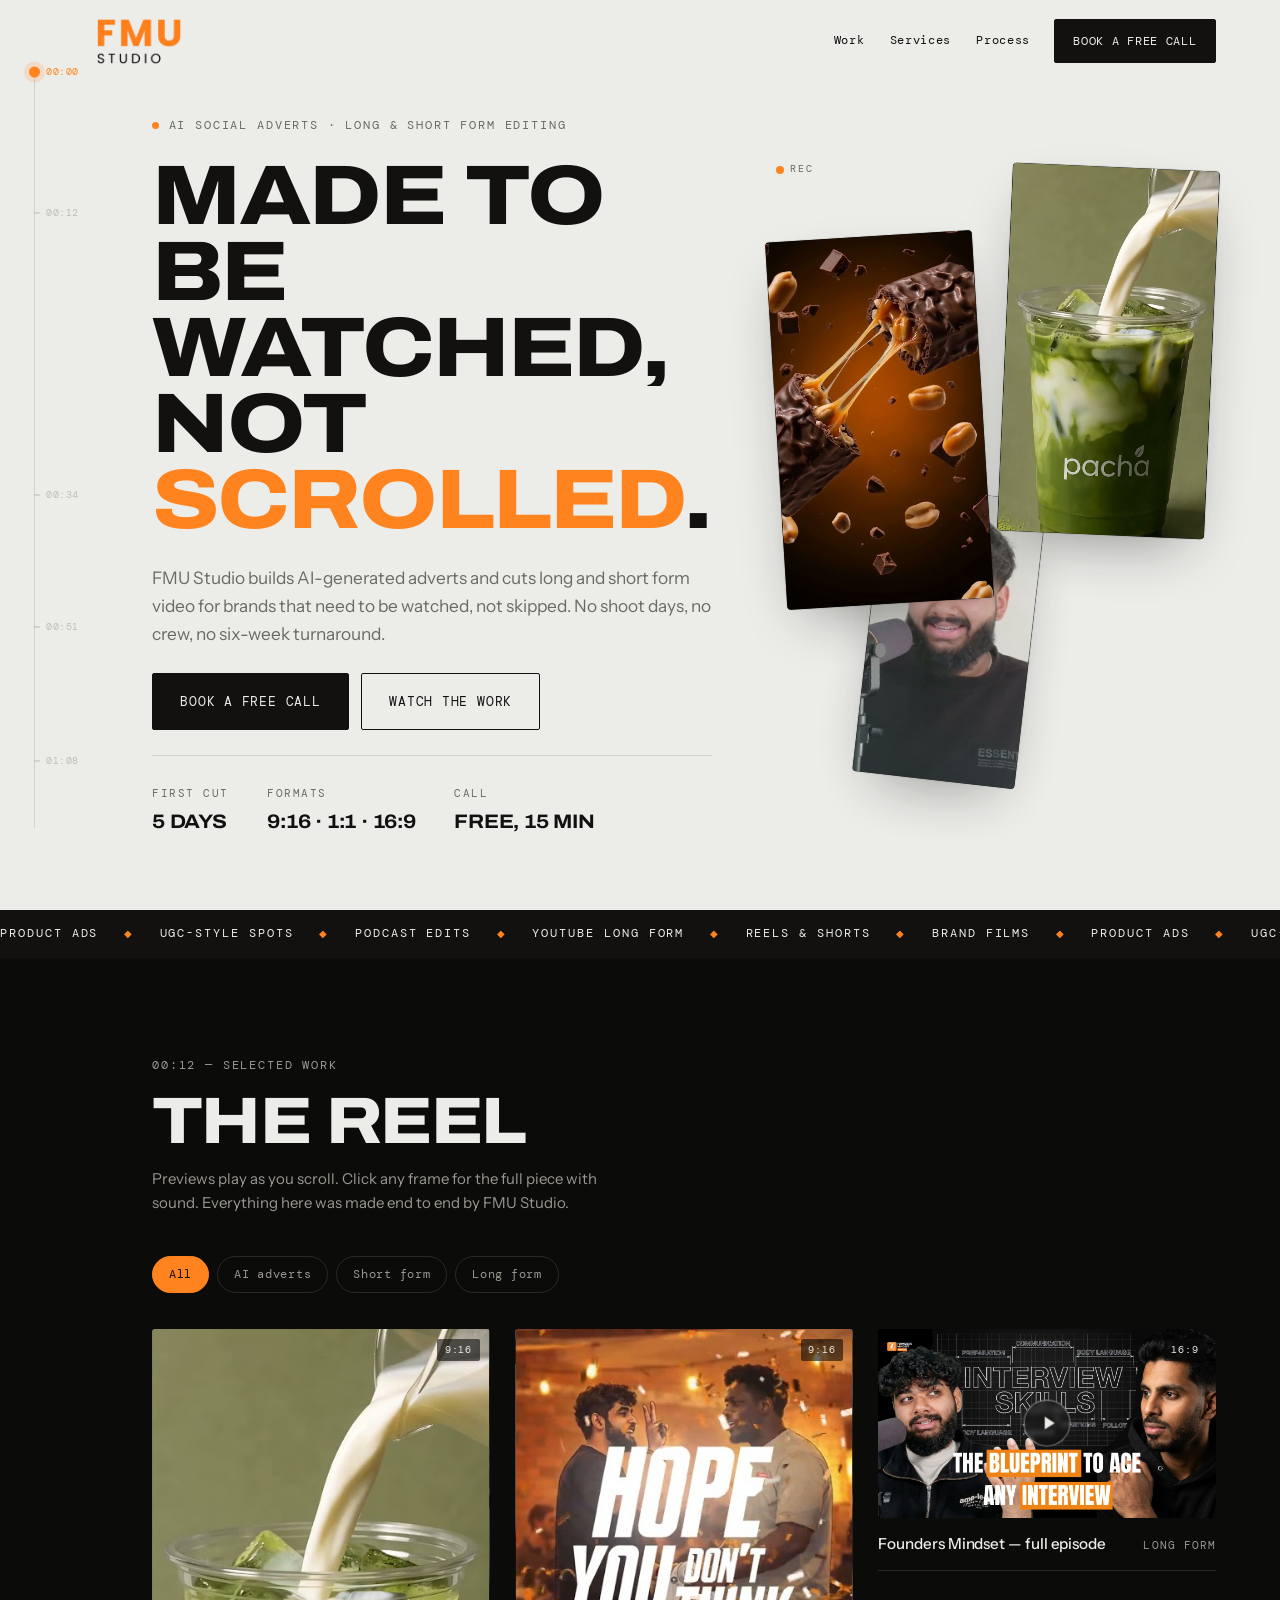
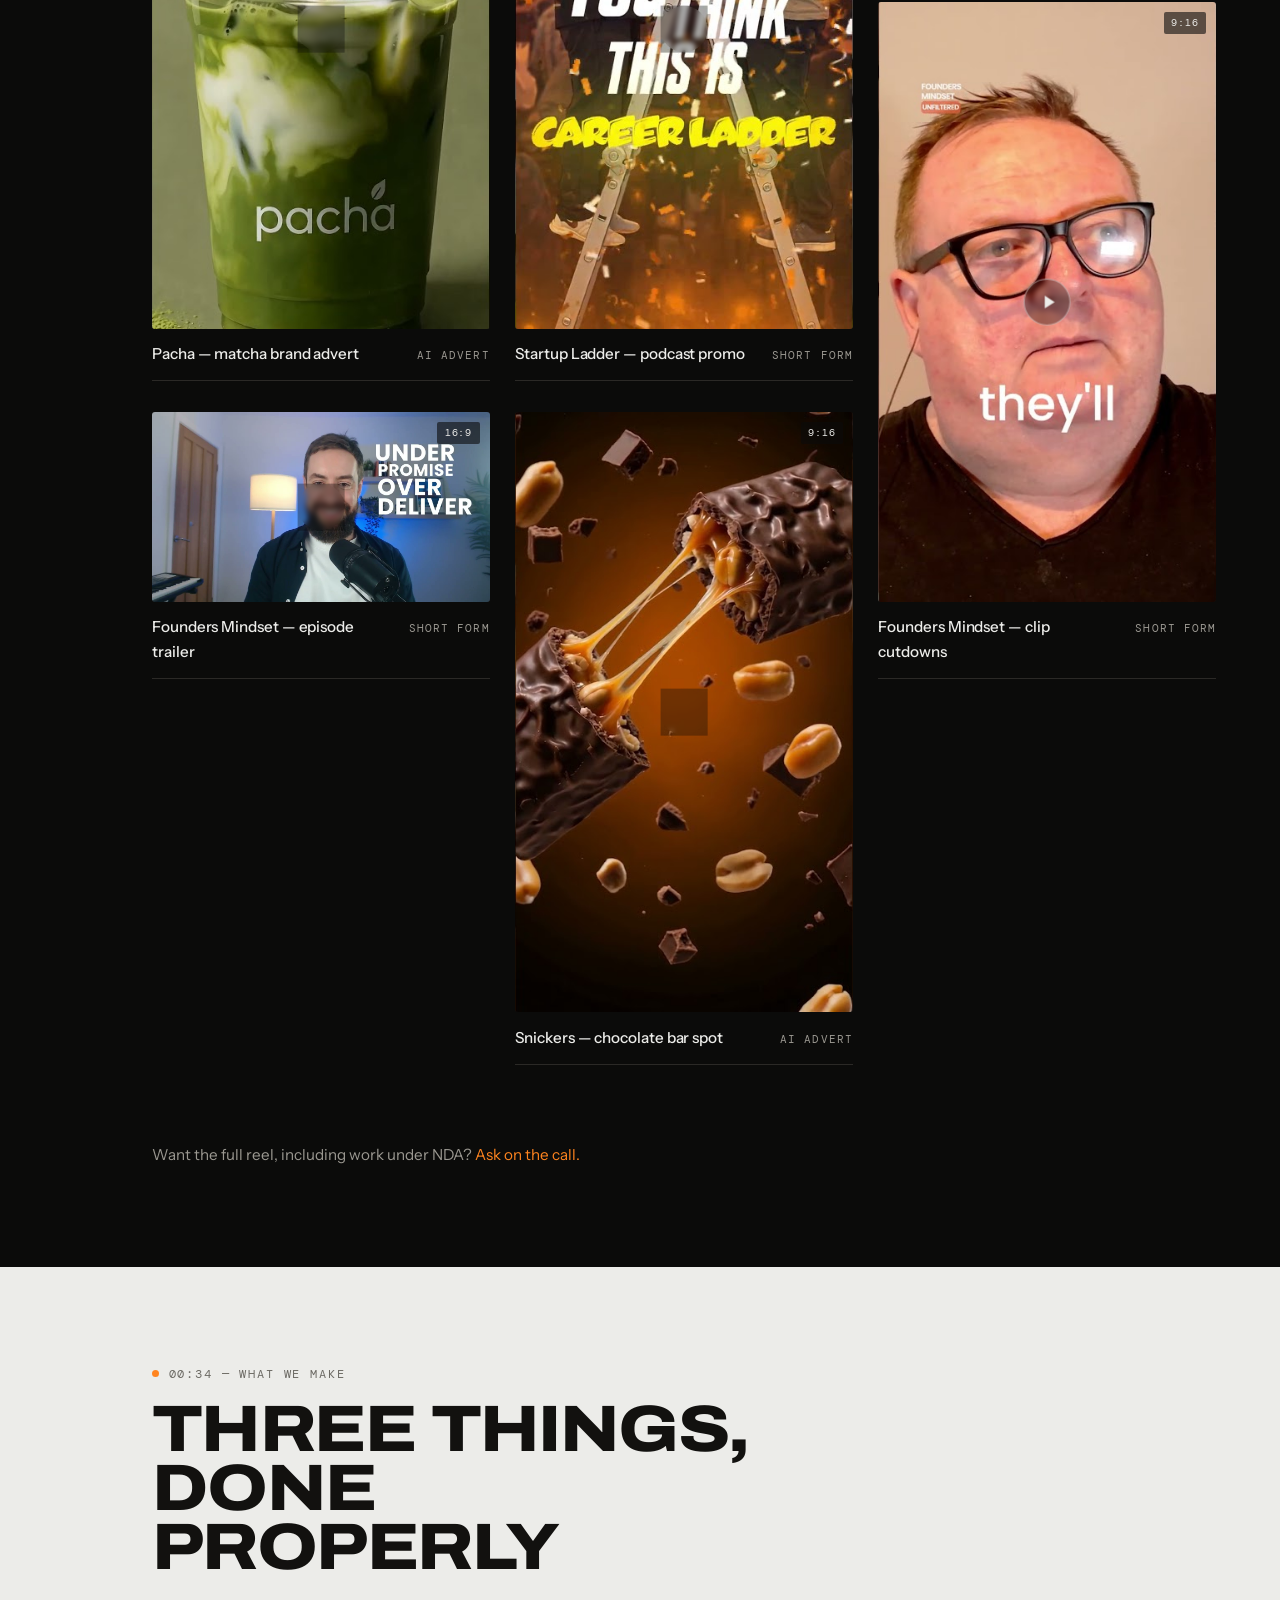
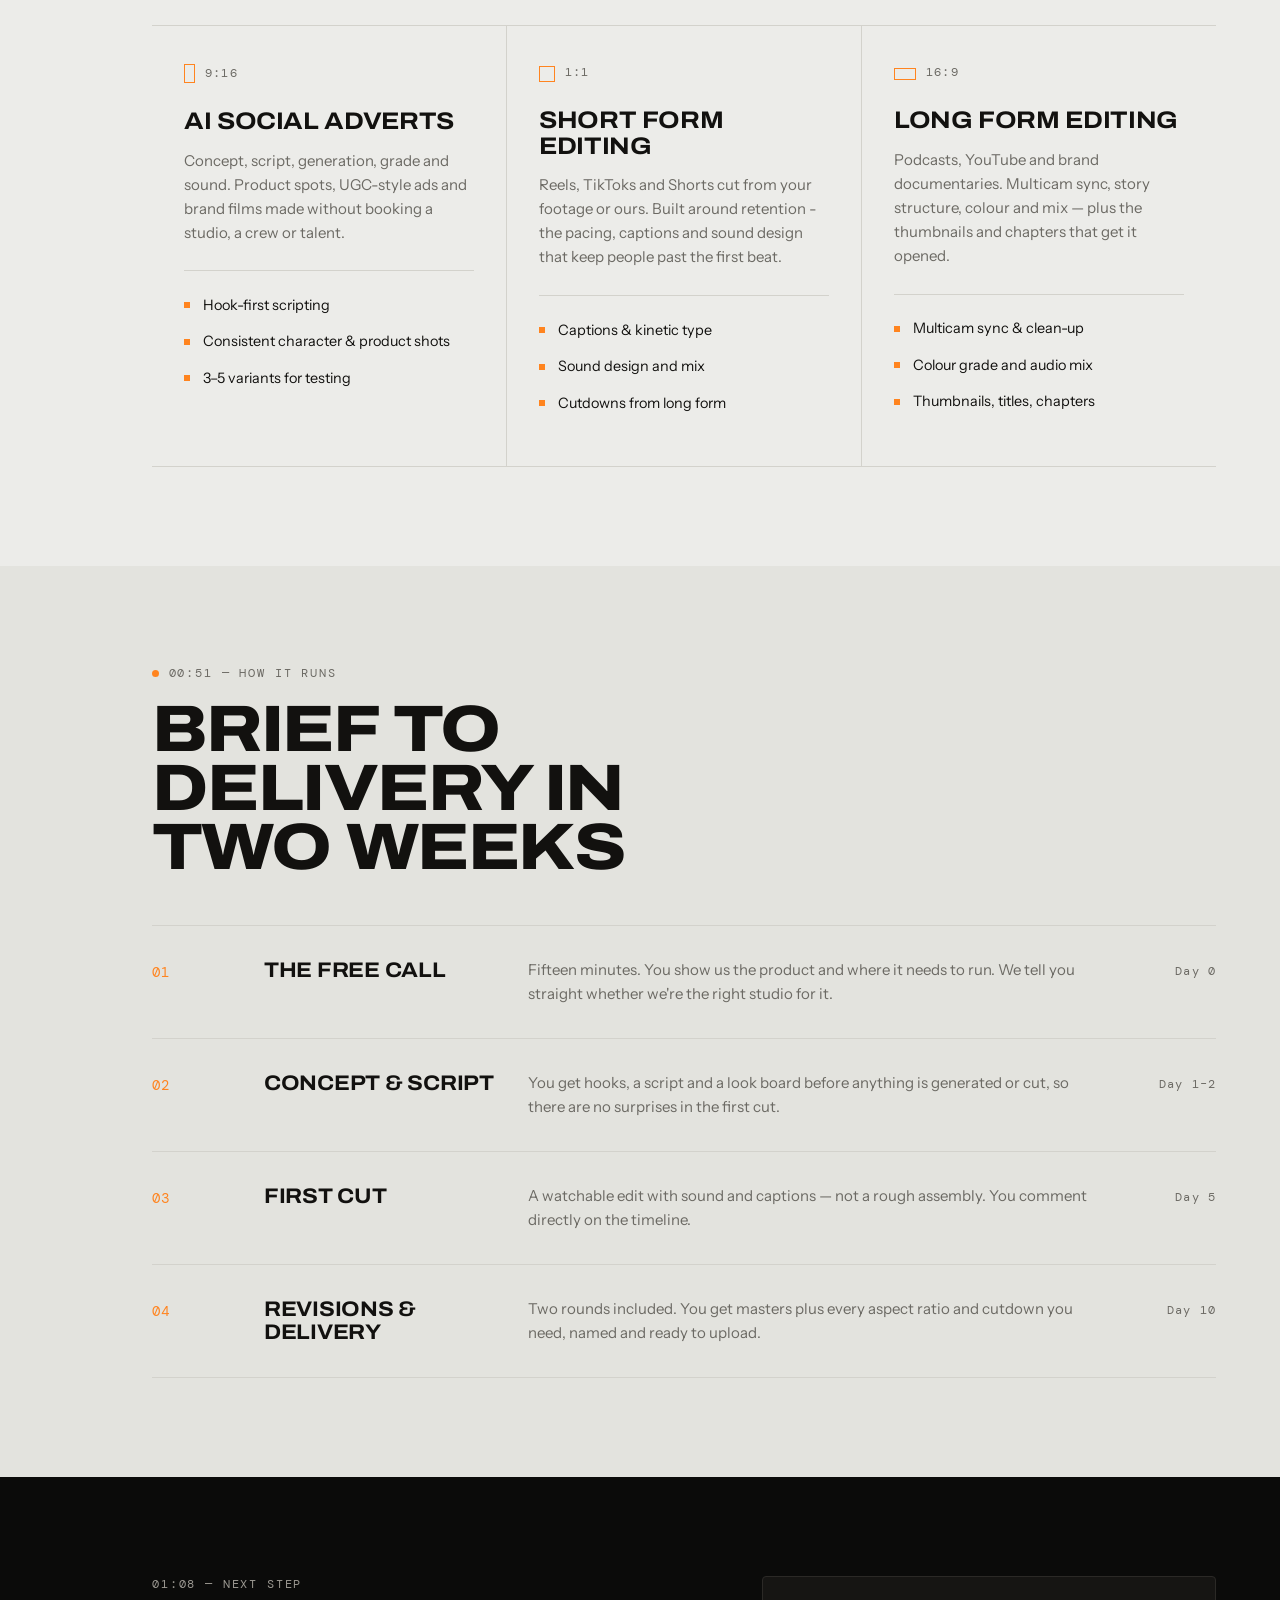
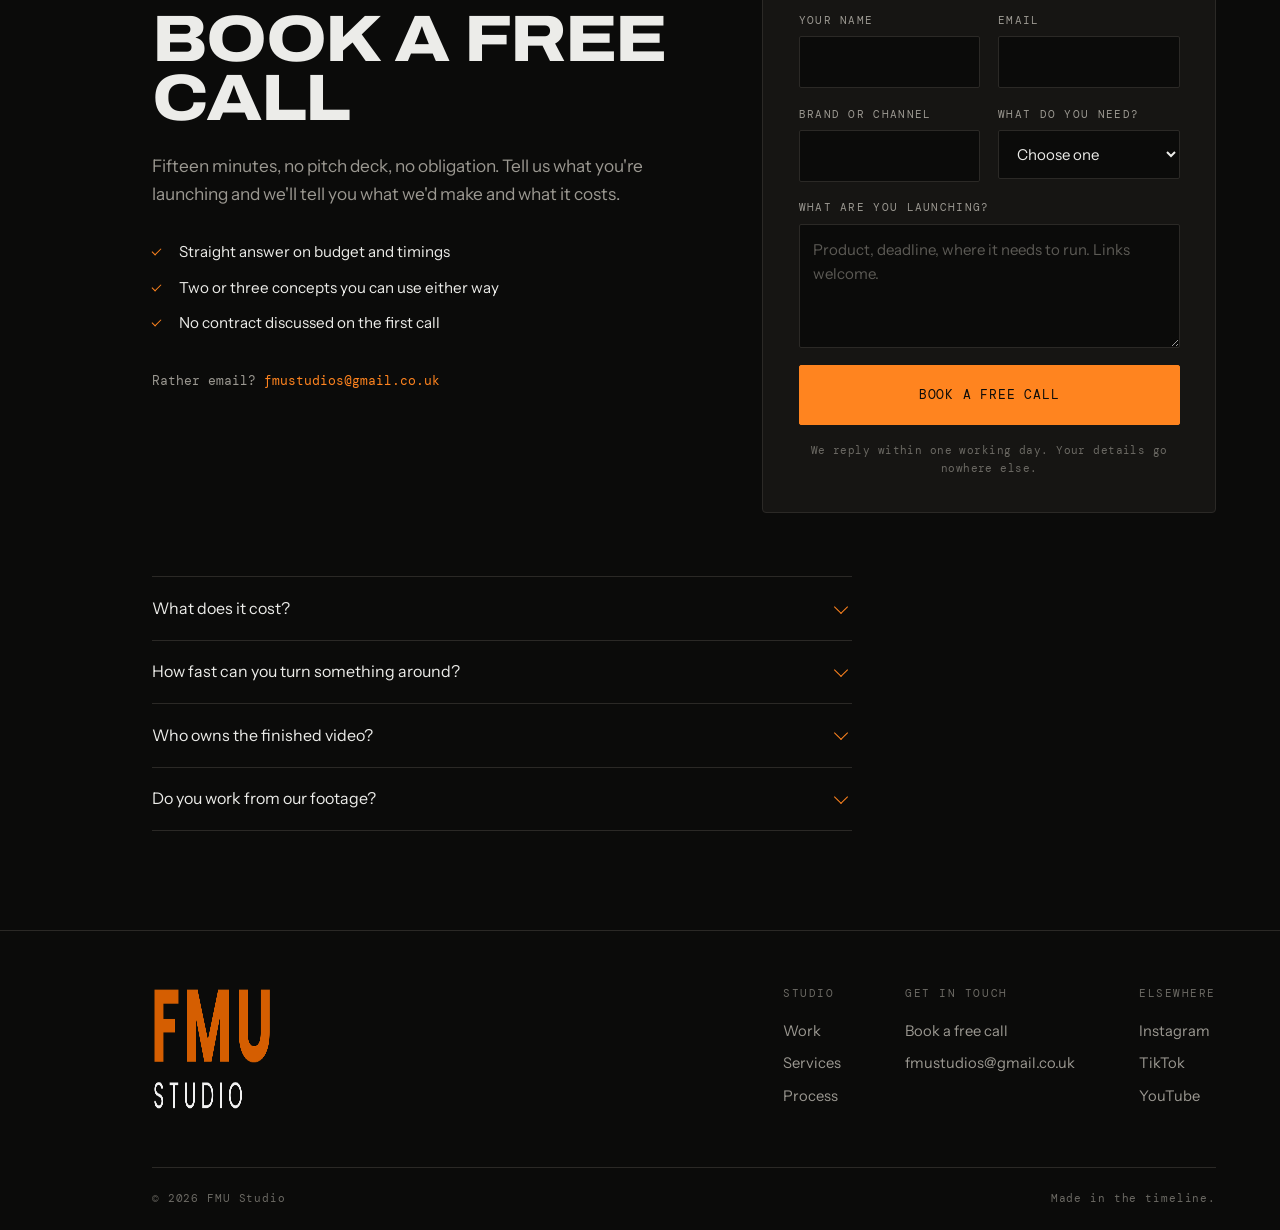
==== index.html @ 4a60acb8 "FMU Studios site, moved from drag-and-drop to GitHub; add /call booking redirect Co-Authored-By: Cla" ====
<!DOCTYPE html>
<html lang="en-GB">
<head>
<meta charset="utf-8">
<meta name="viewport" content="width=device-width, initial-scale=1">
<title>FMU Studio — AI social adverts &amp; video editing</title>
<meta name="description" content="FMU Studio makes AI-generated social adverts and edits long and short form video for brands that need to be watched, not skipped. Book a free 15-minute call.">
<link rel="canonical" href="https://fmustudio.netlify.app/">

<meta property="og:type" content="website">
<meta property="og:title" content="FMU Studio — AI social adverts &amp; video editing">
<meta property="og:description" content="AI-generated social adverts and long &amp; short form editing. Book a free 15-minute call.">
<meta property="og:image" content="/assets/og-image.jpg">
<meta name="twitter:card" content="summary_large_image">

<link rel="icon" href="/assets/favicon.png" type="image/png">
<link rel="apple-touch-icon" href="/assets/apple-touch-icon.png">

<link rel="preload" href="/fonts/archivo-var.woff2" as="font" type="font/woff2" crossorigin>
<link rel="preload" href="/fonts/instrument-sans-var.woff2" as="font" type="font/woff2" crossorigin>
<link rel="stylesheet" href="/css/styles.css">
</head>

<body class="is-loading">
<a class="skip" href="#main">Skip to content</a>

<!-- ── SIGNATURE: the playhead rail. Echoes the vertical rule in the logo. ── -->
<div class="rail" aria-hidden="true">
  <div class="rail__track"></div>
  <div class="rail__fill" data-rail-fill></div>
  <div class="rail__head" data-rail-head></div>
  <ol class="rail__marks">
    <li data-mark="hero"><span>00:00</span></li>
    <li data-mark="work"><span>00:12</span></li>
    <li data-mark="services"><span>00:34</span></li>
    <li data-mark="process"><span>00:51</span></li>
    <li data-mark="book"><span>01:08</span></li>
  </ol>
</div>

<header class="nav" data-nav>
  <a class="nav__logo" href="#top" aria-label="FMU Studio — home">
    <img src="/assets/fmu-wordmark.png" alt="FMU Studio" width="720" height="393">
    <img src="/assets/fmu-wordmark-dark.png" alt="" aria-hidden="true" width="720" height="393">
  </a>
  <nav class="nav__links" aria-label="Primary">
    <a href="#work">Work</a>
    <a href="#services">Services</a>
    <a href="#process">Process</a>
  </nav>
  <a class="btn btn--sm" href="#book">Book a free call</a>
</header>

<main id="main">

  <!-- ─────────── HERO ─────────── -->
  <section class="hero" id="hero" data-section="hero">
    <div class="hero__copy">
      <p class="eyebrow"><span class="dot"></span>AI social adverts · Long &amp; short form editing</p>

      <h1 class="display">
        <span class="line"><span>Made To Be</span></span>
        <span class="line"><span>Watched,</span></span>
        <span class="line"><span>Not <em>Scrolled</em>.</span></span>
      </h1>

      <p class="lede">FMU Studio builds AI-generated adverts and cuts long and short form video for brands
        that need to be watched, not skipped. No shoot days, no crew, no six-week turnaround.</p>

      <div class="hero__cta">
        <a class="btn" href="#book">Book a free call</a>
        <a class="btn btn--ghost" href="#work">Watch the work</a>
      </div>

      <dl class="hero__stats">
        <div><dt>First cut</dt><dd>5 days</dd></div>
        <div><dt>Formats</dt><dd>9:16 · 1:1 · 16:9</dd></div>
        <div><dt>Call</dt><dd>Free, 15 min</dd></div>
      </dl>
    </div>

    <div class="hero__frames" aria-hidden="true">
      <figure class="frame frame--a"><img src="/posters/hero-01.jpg" alt="" loading="eager" width="720" height="1280"></figure>
      <figure class="frame frame--b"><img src="/posters/hero-02.jpg" alt="" loading="eager" width="720" height="1280"></figure>
      <figure class="frame frame--c"><img src="/posters/hero-03.jpg" alt="" loading="lazy" width="720" height="1280"></figure>
      <span class="frame__rec"><i></i>REC</span>
    </div>
  </section>

  <!-- ─────────── FILM LEADER STRIP ─────────── -->
  <div class="leader" aria-hidden="true">
    <div class="leader__track">
      <span>Product ads</span><i>◆</i><span>UGC-style spots</span><i>◆</i><span>Podcast edits</span><i>◆</i>
      <span>YouTube long form</span><i>◆</i><span>Reels &amp; Shorts</span><i>◆</i><span>Brand films</span><i>◆</i>
      <span>Product ads</span><i>◆</i><span>UGC-style spots</span><i>◆</i><span>Podcast edits</span><i>◆</i>
      <span>YouTube long form</span><i>◆</i><span>Reels &amp; Shorts</span><i>◆</i><span>Brand films</span><i>◆</i>
    </div>
  </div>

  <!-- ─────────── WORK (screening room) ─────────── -->
  <section class="work" id="work" data-section="work">
    <div class="wrap">
      <header class="sec-head reveal">
        <p class="eyebrow eyebrow--light">00:12 — Selected work</p>
        <h2 class="display display--md">The reel</h2>
        <p class="sec-head__note">Previews play as you scroll. Click any frame for the full piece with sound. Everything here was made end to end by FMU Studio.</p>
      </header>

      <div class="filters reveal" role="group" aria-label="Filter work">
        <button class="chip is-on" data-filter="all" aria-pressed="true">All</button>
        <button class="chip" data-filter="ai" aria-pressed="false">AI adverts</button>
        <button class="chip" data-filter="short" aria-pressed="false">Short form</button>
        <button class="chip" data-filter="long" aria-pressed="false">Long form</button>
      </div>

      <ul class="grid" data-grid>
        <li class="card reveal" data-cat="ai" data-ar="9-16" data-yt="n4WQdLF-TGY">
          <button class="card__btn" type="button" aria-label="Play: Pacha — matcha brand advert">
            <span class="card__media">
              <img src="/posters/work-01.jpg" alt="Still from the Pacha matcha advert" loading="eager" width="720" height="1280">
              <span class="yt" data-yt-mount></span>
              <span class="yt-shield" aria-hidden="true"></span>
              <span class="card__ar">9:16</span>
              <span class="card__play" aria-hidden="true"></span>
            </span>
          </button>
          <button class="card__toggle" type="button" data-toggle aria-label="Pause preview">
            <svg viewBox="0 0 24 24" aria-hidden="true"><path class="ico-play" d="M8 5v14l11-7z"/><path class="ico-pause" d="M6 5h4v14H6zM14 5h4v14h-4z"/></svg>
          </button>
          <div class="card__meta"><h3>Pacha — matcha brand advert</h3><p>AI advert</p></div>
        </li>

        <li class="card reveal" data-cat="short" data-ar="16-9" data-yt="c3KcLqelbtU">
          <button class="card__btn" type="button" aria-label="Play: Founders Mindset — episode trailer">
            <span class="card__media">
              <img src="/posters/work-02.jpg" alt="Still from the Founders Mindset episode trailer" loading="lazy" width="1280" height="720">
              <span class="yt" data-yt-mount></span>
              <span class="yt-shield" aria-hidden="true"></span>
              <span class="card__ar">16:9</span>
              <span class="card__play" aria-hidden="true"></span>
            </span>
          </button>
          <button class="card__toggle" type="button" data-toggle aria-label="Pause preview">
            <svg viewBox="0 0 24 24" aria-hidden="true"><path class="ico-play" d="M8 5v14l11-7z"/><path class="ico-pause" d="M6 5h4v14H6zM14 5h4v14h-4z"/></svg>
          </button>
          <div class="card__meta"><h3>Founders Mindset — episode trailer</h3><p>Short form</p></div>
        </li>

        <li class="card reveal" data-cat="short" data-ar="9-16" data-yt="ExuPSskaaoA">
          <button class="card__btn" type="button" aria-label="Play: Startup Ladder — podcast promo">
            <span class="card__media">
              <img src="/posters/work-03.jpg" alt="Still from the Startup Ladder podcast promo" loading="lazy" width="720" height="1280">
              <span class="yt" data-yt-mount></span>
              <span class="yt-shield" aria-hidden="true"></span>
              <span class="card__ar">9:16</span>
              <span class="card__play" aria-hidden="true"></span>
            </span>
          </button>
          <button class="card__toggle" type="button" data-toggle aria-label="Pause preview">
            <svg viewBox="0 0 24 24" aria-hidden="true"><path class="ico-play" d="M8 5v14l11-7z"/><path class="ico-pause" d="M6 5h4v14H6zM14 5h4v14h-4z"/></svg>
          </button>
          <div class="card__meta"><h3>Startup Ladder — podcast promo</h3><p>Short form</p></div>
        </li>

        <li class="card reveal" data-cat="ai" data-ar="9-16" data-yt="Y5D_9g2uel4">
          <button class="card__btn" type="button" aria-label="Play: Snickers — chocolate bar spot">
            <span class="card__media">
              <img src="/posters/work-04.jpg" alt="Still from the Snickers advert" loading="lazy" width="720" height="1280">
              <span class="yt" data-yt-mount></span>
              <span class="yt-shield" aria-hidden="true"></span>
              <span class="card__ar">9:16</span>
              <span class="card__play" aria-hidden="true"></span>
            </span>
          </button>
          <button class="card__toggle" type="button" data-toggle aria-label="Pause preview">
            <svg viewBox="0 0 24 24" aria-hidden="true"><path class="ico-play" d="M8 5v14l11-7z"/><path class="ico-pause" d="M6 5h4v14H6zM14 5h4v14h-4z"/></svg>
          </button>
          <div class="card__meta"><h3>Snickers — chocolate bar spot</h3><p>AI advert</p></div>
        </li>

        <li class="card reveal" data-cat="long" data-ar="16-9" data-yt="u0IuqaH_Yg4">
          <button class="card__btn" type="button" aria-label="Play: Founders Mindset — full episode">
            <span class="card__media">
              <img src="/posters/work-05.jpg" alt="Still from a full Founders Mindset episode" loading="lazy" width="1280" height="720">
              <span class="yt" data-yt-mount></span>
              <span class="yt-shield" aria-hidden="true"></span>
              <span class="card__ar">16:9</span>
              <span class="card__play" aria-hidden="true"></span>
            </span>
          </button>
          <button class="card__toggle" type="button" data-toggle aria-label="Pause preview">
            <svg viewBox="0 0 24 24" aria-hidden="true"><path class="ico-play" d="M8 5v14l11-7z"/><path class="ico-pause" d="M6 5h4v14H6zM14 5h4v14h-4z"/></svg>
          </button>
          <div class="card__meta"><h3>Founders Mindset — full episode</h3><p>Long form</p></div>
        </li>

        <li class="card reveal" data-cat="short" data-ar="9-16" data-yt="-a7W6K0oUEE">
          <button class="card__btn" type="button" aria-label="Play: Founders Mindset — clip cutdowns">
            <span class="card__media">
              <img src="/posters/work-06.jpg" alt="Still from a Founders Mindset clip cutdown" loading="lazy" width="720" height="1280">
              <span class="yt" data-yt-mount></span>
              <span class="yt-shield" aria-hidden="true"></span>
              <span class="card__ar">9:16</span>
              <span class="card__play" aria-hidden="true"></span>
            </span>
          </button>
          <button class="card__toggle" type="button" data-toggle aria-label="Pause preview">
            <svg viewBox="0 0 24 24" aria-hidden="true"><path class="ico-play" d="M8 5v14l11-7z"/><path class="ico-pause" d="M6 5h4v14H6zM14 5h4v14h-4z"/></svg>
          </button>
          <div class="card__meta"><h3>Founders Mindset — clip cutdowns</h3><p>Short form</p></div>
        </li>
      </ul>

      <p class="work__foot reveal">Want the full reel, including work under NDA? <a href="#book">Ask on the call.</a></p>
    </div>
  </section>

  <!-- ─────────── SERVICES ─────────── -->
  <section class="services" id="services" data-section="services">
    <div class="wrap">
      <header class="sec-head reveal">
        <p class="eyebrow"><span class="dot"></span>00:34 — What we make</p>
        <h2 class="display display--md">Three things, done properly</h2>
      </header>

      <div class="svc">
        <article class="svc__item reveal">
          <span class="svc__ratio" aria-hidden="true"><i class="ar ar--9-16"></i>9:16</span>
          <h3>AI social adverts</h3>
          <p>Concept, script, generation, grade and sound. Product spots, UGC-style ads and brand films
            made without booking a studio, a crew or talent.</p>
          <ul class="svc__list">
            <li>Hook-first scripting</li>
            <li>Consistent character &amp; product shots</li>
            <li>3–5 variants for testing</li>
          </ul>
        </article>

        <article class="svc__item reveal">
          <span class="svc__ratio" aria-hidden="true"><i class="ar ar--1-1"></i>1:1</span>
          <h3>Short form editing</h3>
          <p>Reels, TikToks and Shorts cut from your footage or ours. Built around retention -
            the pacing, captions and sound design that keep people past the first beat.</p>
          <ul class="svc__list">
            <li>Captions &amp; kinetic type</li>
            <li>Sound design and mix</li>
            <li>Cutdowns from long form</li>
          </ul>
        </article>

        <article class="svc__item reveal">
          <span class="svc__ratio" aria-hidden="true"><i class="ar ar--16-9"></i>16:9</span>
          <h3>Long form editing</h3>
          <p>Podcasts, YouTube and brand documentaries. Multicam sync, story structure, colour and
            mix — plus the thumbnails and chapters that get it opened.</p>
          <ul class="svc__list">
            <li>Multicam sync &amp; clean-up</li>
            <li>Colour grade and audio mix</li>
            <li>Thumbnails, titles, chapters</li>
          </ul>
        </article>
      </div>
    </div>
  </section>

  <!-- ─────────── PROCESS (a real sequence, so it's numbered) ─────────── -->
  <section class="process" id="process" data-section="process">
    <div class="wrap">
      <header class="sec-head reveal">
        <p class="eyebrow"><span class="dot"></span>00:51 — How it runs</p>
        <h2 class="display display--md">Brief to delivery in two weeks</h2>
      </header>

      <ol class="steps">
        <li class="step reveal">
          <span class="step__no">01</span>
          <h3>The free call</h3>
          <p>Fifteen minutes. You show us the product and where it needs to run. We tell you
            straight whether we're the right studio for it.</p>
          <span class="step__when">Day 0</span>
        </li>
        <li class="step reveal">
          <span class="step__no">02</span>
          <h3>Concept &amp; script</h3>
          <p>You get hooks, a script and a look board before anything is generated or cut,
            so there are no surprises in the first cut.</p>
          <span class="step__when">Day 1–2</span>
        </li>
        <li class="step reveal">
          <span class="step__no">03</span>
          <h3>First cut</h3>
          <p>A watchable edit with sound and captions — not a rough assembly. You comment
            directly on the timeline.</p>
          <span class="step__when">Day 5</span>
        </li>
        <li class="step reveal">
          <span class="step__no">04</span>
          <h3>Revisions &amp; delivery</h3>
          <p>Two rounds included. You get masters plus every aspect ratio and cutdown you need,
            named and ready to upload.</p>
          <span class="step__when">Day 10</span>
        </li>
      </ol>
    </div>
  </section>

  <!-- ─────────── BOOK ─────────── -->
  <section class="book" id="book" data-section="book">
    <div class="wrap book__wrap">

      <div class="book__pitch reveal">
        <p class="eyebrow eyebrow--light">01:08 — Next step</p>
        <h2 class="display display--md">Book a free call</h2>
        <p class="lede">Fifteen minutes, no pitch deck, no obligation. Tell us what you're launching
          and we'll tell you what we'd make and what it costs.</p>

        <ul class="book__points">
          <li>Straight answer on budget and timings</li>
          <li>Two or three concepts you can use either way</li>
          <li>No contract discussed on the first call</li>
        </ul>

        <p class="book__alt">Rather email? <a href="mailto:fmustudios@gmail.co.uk">fmustudios@gmail.co.uk</a></p>

        <!-- PREFER A REAL CALENDAR?
             Delete the <form> below and paste this in its place, swapping in
             your own Calendly (or Cal.com) link:

             <div class="calendly-inline-widget"
                  data-url="https://calendly.com/YOUR-NAME/15min?hide_gdpr_banner=1&background_color=161513&text_color=ececE9&primary_color=ff841f"
                  style="min-width:320px;height:680px"></div>
             <script src="https://assets.calendly.com/assets/external/widget.js" async></script>
        -->
      </div>

      <!-- Netlify Forms: works on the free tier, no backend needed. -->
      <form class="form reveal" name="book-a-call" method="POST"
            data-netlify="true" data-netlify-honeypot="bot-field" action="/success.html">
        <input type="hidden" name="form-name" value="book-a-call">
        <p class="hp"><label>Leave this empty <input name="bot-field"></label></p>

        <div class="field">
          <label for="name">Your name</label>
          <input id="name" name="name" type="text" autocomplete="name" required>
        </div>

        <div class="field">
          <label for="email">Email</label>
          <input id="email" name="email" type="email" autocomplete="email" required>
        </div>

        <div class="field">
          <label for="company">Brand or channel</label>
          <input id="company" name="company" type="text" autocomplete="organization">
        </div>

        <div class="field">
          <label for="need">What do you need?</label>
          <select id="need" name="need" required>
            <option value="">Choose one</option>
            <option>AI social adverts</option>
            <option>Short form editing</option>
            <option>Long form editing</option>
            <option>A mix of these</option>
            <option>Not sure yet</option>
          </select>
        </div>

        <div class="field field--full">
          <label for="detail">What are you launching?</label>
          <textarea id="detail" name="detail" rows="4" placeholder="Product, deadline, where it needs to run. Links welcome."></textarea>
        </div>

        <button class="btn btn--full" type="submit">Book a free call</button>
        <p class="form__note">We reply within one working day. Your details go nowhere else.</p>
      </form>
    </div>

    <div class="wrap">
      <div class="faq reveal">
        <details>
          <summary>What does it cost?</summary>
          <p>AI adverts start at a per-spot rate; editing is priced per video or as a monthly retainer
            if you need volume. You'll get a real number on the call, not a range.</p>
        </details>
        <details>
          <summary>How fast can you turn something around?</summary>
          <p>First cut in five working days as standard. Rush work is possible — say so on the call
            and we'll tell you honestly whether it fits.</p>
        </details>
        <details>
          <summary>Who owns the finished video?</summary>
          <p>You do, in full, once the invoice is settled. We only use work in our reel with your
            say-so.</p>
        </details>
        <details>
          <summary>Do you work from our footage?</summary>
          <p>Yes. Send raw files, screen recordings or existing long form and we'll cut from those.
            We can also generate everything from scratch.</p>
        </details>
      </div>
    </div>
  </section>

  <!-- ─────────── PLAYER ───────────
       Our own controls driving a YouTube iframe underneath. The shield above
       the iframe swallows every pointer event, so YouTube's own chrome never
       gets a chance to appear. -->
  <div class="lb" data-lb hidden>
    <div class="lb__scrim" data-lb-close></div>

    <div class="lb__dialog" role="dialog" aria-modal="true" aria-label="Video player">
      <button class="lb__close" type="button" data-lb-close aria-label="Close player">
        <span aria-hidden="true"></span>
      </button>

      <div class="lb__stage" data-lb-stage>
        <div class="lb__frame" data-lb-frame>
          <div data-lb-mount></div>
          <div class="yt-shield" data-lb-shield></div>
          <div class="lb__spinner" data-lb-spinner><i></i><i></i><i></i></div>
        </div>
      </div>

      <div class="lb__bar">
        <button class="ctl ctl--play" type="button" data-lb-play aria-label="Play">
          <svg viewBox="0 0 24 24" aria-hidden="true"><path class="ico-play" d="M8 5v14l11-7z"/><path class="ico-pause" d="M6 5h4v14H6zM14 5h4v14h-4z"/></svg>
        </button>

        <span class="ctl__time" data-lb-now>0:00</span>

        <div class="scrub" data-lb-scrub>
          <div class="scrub__track"><div class="scrub__buffer" data-lb-buffer></div><div class="scrub__fill" data-lb-fill></div></div>
          <input type="range" min="0" max="1000" value="0" step="1" data-lb-range aria-label="Seek">
        </div>

        <span class="ctl__time ctl__time--dur" data-lb-dur>0:00</span>

        <button class="ctl" type="button" data-lb-mute aria-label="Mute">
          <svg viewBox="0 0 24 24" aria-hidden="true"><path class="ico-vol" d="M4 9v6h4l5 4V5L8 9H4zm12.5 3a4.5 4.5 0 0 0-2.5-4v8a4.5 4.5 0 0 0 2.5-4z"/><path class="ico-mute" d="M4 9v6h4l5 4V5L8 9H4zm14.6-.6-1.4 1.4L18.8 12l-1.6 1.6 1.4 1.4L20.2 13.4 21.8 15l1.4-1.4L21.6 12l1.6-1.6L21.8 9l-1.6 1.6z"/></svg>
        </button>

        <button class="ctl" type="button" data-lb-fs aria-label="Fullscreen">
          <svg viewBox="0 0 24 24" aria-hidden="true"><path d="M4 9V4h5v2H6v3H4zm11-5h5v5h-2V6h-3V4zM4 15h2v3h3v2H4v-5zm14 0h2v5h-5v-2h3v-3z"/></svg>
        </button>
      </div>

      <p class="lb__caption" data-lb-caption></p>
    </div>
  </div>
</main>

<footer class="foot">
  <div class="wrap foot__wrap">
    <img class="foot__logo" src="/assets/fmu-wordmark-dark.png" alt="FMU Studio" width="720" height="393" loading="lazy">
    <div class="foot__cols">
      <div>
        <h4>Studio</h4>
        <a href="#work">Work</a><a href="#services">Services</a><a href="#process">Process</a>
      </div>
      <div>
        <h4>Get in touch</h4>
        <a href="#book">Book a free call</a>
        <a href="mailto:fmustudios@gmail.co.uk">fmustudios@gmail.co.uk</a>
      </div>
      <div>
        <h4>Elsewhere</h4>
        <a href="https://www.instagram.com/fmustudios/" rel="noopener">Instagram</a><a href="https://www.tiktok.com/@fmu_studio" rel="noopener">TikTok</a><a href="https://www.youtube.com/@FMUStudios" rel="noopener">YouTube</a>
      </div>
    </div>
  </div>
  <p class="foot__base"><span>© <span data-year>2026</span> FMU Studio</span><span>Made in the timeline.</span></p>
</footer>

<script src="/js/main.js" defer></script>
</body>
</html>
---- css/styles.css ----
/* ==========================================================================
   FMU STUDIO
   Palette  : paper #ECECE9 · ink #12110F · deep #0B0B0A · brand #FF841F
   Type     : Archivo (display, expanded) · Instrument Sans (body) · DM Mono (utility)
   Signature: the playhead rail — the vertical rule from the logo, turned into
              a scroll position indicator with timecode chapter marks.
   ========================================================================== */

/* ---------- self-hosted type (no external CDN, no GDPR question) ---------- */
@font-face{
  font-family:'Archivo';
  src:url('/fonts/archivo-var.woff2') format('woff2-variations');
  font-weight:100 900;font-stretch:62% 125%;font-display:swap;
}
@font-face{
  font-family:'Instrument Sans';
  src:url('/fonts/instrument-sans-var.woff2') format('woff2-variations');
  font-weight:400 700;font-stretch:75% 100%;font-display:swap;
}
@font-face{
  font-family:'DM Mono';
  src:url('/fonts/dm-mono-400.woff2') format('woff2');
  font-weight:400;font-display:swap;
}
@font-face{
  font-family:'DM Mono';
  src:url('/fonts/dm-mono-500.woff2') format('woff2');
  font-weight:500;font-display:swap;
}

/* ---------- tokens ---------- */
:root{
  --paper:#ECECE9;
  --paper-2:#E3E3DE;
  --paper-3:#D9D8D2;
  --ink:#12110F;
  --ink-soft:#2A2825;
  --deep:#0B0B0A;
  --deep-2:#161513;
  --brand:#FF841F;
  --brand-dim:#E0700F;
  --slate:#6C6A64;
  --slate-light:#9B9891;
  --rule:#D3D2CC;
  --rule-dark:#2B2926;

  --ff-display:'Archivo','Archivo Expanded',system-ui,sans-serif;
  --ff-body:'Instrument Sans',system-ui,-apple-system,sans-serif;
  --ff-mono:'DM Mono',ui-monospace,'SFMono-Regular',monospace;

  --rail-w:88px;
  --gutter:clamp(20px,5vw,64px);
  --maxw:1280px;

  --ease:cubic-bezier(.22,1,.36,1);
  --dur:.7s;
}

/* ---------- reset ---------- */
*,*::before,*::after{box-sizing:border-box}
html{-webkit-text-size-adjust:100%;scroll-behavior:smooth}
body{
  margin:0;
  background:var(--paper);
  color:var(--ink);
  font-family:var(--ff-body);
  font-size:clamp(15px,1.05vw,17px);
  line-height:1.6;
  -webkit-font-smoothing:antialiased;
  overflow-x:hidden;
}
img,video{display:block;max-width:100%;height:auto}
h1,h2,h3,h4,p,figure,dl,dd{margin:0}
ul,ol{margin:0;padding:0;list-style:none}
a{color:inherit;text-decoration:none}
button,input,select,textarea{font:inherit;color:inherit}

:focus-visible{outline:2px solid var(--brand);outline-offset:3px;border-radius:2px}

.skip{
  position:absolute;left:-9999px;top:0;z-index:200;
  background:var(--ink);color:var(--paper);padding:.8rem 1.2rem;
}
.skip:focus{left:1rem;top:1rem}

.wrap{width:100%;max-width:var(--maxw);margin-inline:auto;padding-inline:var(--gutter)}

/* ---------- type helpers ---------- */
.display{
  font-family:var(--ff-display);
  font-variation-settings:'wdth' 115,'wght' 800;
  font-weight:800;
  text-transform:uppercase;
  letter-spacing:-.024em;
  line-height:.9;
  font-size:clamp(2.6rem,6.6vw,5.9rem);
  overflow-wrap:break-word;
}
.display em{font-style:normal;color:var(--brand)}
.display--md{font-size:clamp(2.1rem,5.2vw,4.1rem)}

.eyebrow{
  font-family:var(--ff-mono);
  font-size:.72rem;
  letter-spacing:.16em;
  text-transform:uppercase;
  color:var(--slate);
  display:flex;align-items:center;gap:.6rem;
}
.eyebrow--light{color:var(--slate-light)}
.dot{width:7px;height:7px;background:var(--brand);border-radius:50%;flex:none;
  align-self:flex-start;margin-top:.42em;
  animation:pulse 2.4s var(--ease) infinite}
@keyframes pulse{0%,100%{opacity:1;transform:scale(1)}50%{opacity:.35;transform:scale(.7)}}

.lede{font-size:clamp(1rem,1.35vw,1.18rem);color:var(--slate);max-width:52ch;line-height:1.62}

/* ---------- buttons ---------- */
.btn{
  --bg:var(--ink);--fg:var(--paper);
  position:relative;display:inline-flex;align-items:center;justify-content:center;gap:.5rem;
  background:var(--bg);color:var(--fg);
  font-family:var(--ff-mono);font-size:.82rem;letter-spacing:.06em;text-transform:uppercase;
  padding:1.05rem 1.7rem;border:1px solid var(--bg);border-radius:2px;cursor:pointer;
  overflow:hidden;isolation:isolate;
  transition:color .35s var(--ease),border-color .35s var(--ease);
}
.btn::after{
  content:"";position:absolute;inset:0;z-index:-1;background:var(--brand);
  transform:translateY(101%);transition:transform .45s var(--ease);
}
.btn:hover::after,.btn:focus-visible::after{transform:translateY(0)}
.btn:hover,.btn:focus-visible{color:var(--deep);border-color:var(--brand)}
.btn--ghost{--bg:transparent;--fg:var(--ink);border-color:var(--ink)}
.btn--sm{padding:.7rem 1.15rem;font-size:.74rem}
.btn--full{width:100%;padding-block:1.15rem}

/* ==========================================================================
   RAIL — signature element
   ========================================================================== */
.rail{
  position:fixed;left:0;top:0;bottom:0;width:var(--rail-w);z-index:60;
  pointer-events:none;
}
.rail__track,.rail__fill{
  position:absolute;left:34px;top:8vh;bottom:8vh;width:1px;
}
.rail__track{background:var(--rule)}
.rail__fill{
  background:var(--ink);transform-origin:top;transform:scaleY(0);
  transition:transform .12s linear;
}
.rail__head{
  position:absolute;left:29px;top:8vh;width:11px;height:11px;
  background:var(--brand);border-radius:50%;
  transform:translate(0,-50%);
  box-shadow:0 0 0 5px rgba(255,132,31,.16);
  transition:top .12s linear;
}
.rail__marks{position:absolute;left:46px;top:8vh;bottom:8vh;width:60px}
.rail__marks li{
  position:absolute;font-family:var(--ff-mono);font-size:.63rem;letter-spacing:.06em;
  color:var(--slate-light);white-space:nowrap;
  transform:translateY(-50%);
  transition:color .4s var(--ease),opacity .4s var(--ease);
  opacity:.55;
}
.rail__marks li::before{
  content:"";position:absolute;left:-12px;top:50%;width:6px;height:1px;
  background:currentColor;transform:translateY(-50%);
}
.rail__marks li.is-active{color:var(--brand);opacity:1}
.rail.on-dark .rail__track{background:var(--rule-dark)}
.rail.on-dark .rail__fill{background:var(--paper)}
.rail.on-dark .rail__marks li{color:var(--slate-light)}
.rail.on-dark .rail__marks li.is-active{color:var(--brand)}

/* ==========================================================================
   NAV
   ========================================================================== */
.nav{
  position:fixed;top:0;left:0;right:0;z-index:70;
  display:flex;align-items:center;gap:1.5rem;
  padding:1.1rem var(--gutter) 1.1rem calc(var(--rail-w) + 8px);
  transition:background .4s var(--ease),box-shadow .4s var(--ease),padding .4s var(--ease);
}
.nav.is-stuck{
  background:rgba(236,236,233,.86);
  backdrop-filter:saturate(1.4) blur(14px);
  box-shadow:0 1px 0 var(--rule);
  padding-block:.72rem;
}
.nav.on-dark{color:var(--paper)}
.nav.on-dark.is-stuck{background:rgba(11,11,10,.8);box-shadow:0 1px 0 var(--rule-dark)}
.nav__logo{flex:none;position:relative;display:block;width:86px;
  transition:width .4s var(--ease)}
.nav.is-stuck .nav__logo{width:70px}
.nav__logo img{width:100%;height:auto;transition:opacity .35s var(--ease)}
.nav__logo img+img{position:absolute;inset:0;opacity:0}
.nav.on-dark .nav__logo img{opacity:0}
.nav.on-dark .nav__logo img+img{opacity:1}
.nav__links{display:flex;gap:1.6rem;margin-left:auto;
  font-family:var(--ff-mono);font-size:.78rem;letter-spacing:.05em}
.nav__links a{position:relative;padding-block:.3rem}
.nav__links a::after{
  content:"";position:absolute;left:0;right:0;bottom:0;height:1px;background:var(--brand);
  transform:scaleX(0);transform-origin:right;transition:transform .35s var(--ease);
}
.nav__links a:hover::after,.nav__links a:focus-visible::after{transform:scaleX(1);transform-origin:left}
.nav.on-dark .btn{--bg:var(--paper);--fg:var(--deep)}

/* ==========================================================================
   HERO
   ========================================================================== */
.hero{
  min-height:100svh;
  display:grid;
  grid-template-columns:minmax(0,1.12fr) minmax(0,.88fr);
  align-items:center;gap:clamp(2rem,5vw,4.5rem);
  padding:clamp(7rem,13vh,10rem) var(--gutter) clamp(4rem,8vh,6rem) calc(var(--rail-w) + var(--gutter));
  max-width:calc(var(--maxw) + var(--rail-w));margin-inline:auto;
}
.hero__copy>*+*{margin-top:1.6rem}
.hero .display{margin-top:1.4rem}
/* the mask that lets each line rise into place — the padding keeps wide
   glyphs from being shaved off at the right edge */
.line{display:block;overflow:hidden;padding-right:.08em;margin-right:-.08em}
.line>span{display:block;transform:translateY(105%)}
.hero__cta{display:flex;flex-wrap:wrap;gap:.75rem}

.hero__stats{
  display:flex;flex-wrap:wrap;gap:2.4rem;
  padding-top:1.8rem;border-top:1px solid var(--rule);
}
.hero__stats dt{font-family:var(--ff-mono);font-size:.68rem;letter-spacing:.14em;
  text-transform:uppercase;color:var(--slate)}
.hero__stats dd{font-family:var(--ff-display);font-variation-settings:'wdth' 112,'wght' 700;
  font-size:1.22rem;text-transform:uppercase;letter-spacing:-.01em;margin-top:.25rem}

/* stacked frames */
.hero__frames{position:relative;height:min(74svh,620px)}
.frame{
  position:absolute;margin:0;border-radius:4px;overflow:hidden;
  background:var(--deep);
  box-shadow:0 24px 60px -22px rgba(18,17,15,.45),0 0 0 1px rgba(18,17,15,.07);
  transition:transform .8s var(--ease);
}
.frame img{width:100%;height:100%;object-fit:cover}
.frame--a{width:47%;left:0;top:11%;aspect-ratio:9/16;z-index:3;transform:rotate(-3.5deg)}
.frame--b{width:47%;right:1%;top:0;aspect-ratio:9/16;z-index:2;transform:rotate(2.5deg)}
.frame--c{width:37%;left:21%;bottom:1%;aspect-ratio:9/16;z-index:1;transform:rotate(6.5deg);opacity:.88}
.hero__frames:hover .frame--a{transform:rotate(-5deg) translateY(-8px)}
.hero__frames:hover .frame--b{transform:rotate(4deg) translateY(-14px)}
.hero__frames:hover .frame--c{transform:rotate(8deg) translateY(6px)}

.frame__rec{
  position:absolute;top:-6px;left:0;z-index:5;
  display:flex;align-items:center;gap:.4rem;
  font-family:var(--ff-mono);font-size:.64rem;letter-spacing:.16em;color:var(--slate);
}
.frame__rec i{width:8px;height:8px;border-radius:50%;background:var(--brand);
  animation:pulse 1.6s var(--ease) infinite}

/* ==========================================================================
   LEADER STRIP
   ========================================================================== */
.leader{
  background:var(--ink);color:var(--paper);overflow:hidden;
  padding-block:.85rem;border-block:1px solid var(--ink);
}
.leader__track{
  display:flex;align-items:center;gap:1.6rem;width:max-content;
  font-family:var(--ff-mono);font-size:.76rem;letter-spacing:.16em;text-transform:uppercase;
  animation:slide 34s linear infinite;
}
.leader__track i{color:var(--brand);font-style:normal;font-size:.6rem}
@keyframes slide{from{transform:translateX(0)}to{transform:translateX(-50%)}}

/* ==========================================================================
   SECTION HEADS
   ========================================================================== */
.sec-head{max-width:60ch}
.sec-head .display{margin-top:1rem;max-width:15ch}
.sec-head__note{margin-top:1rem;color:var(--slate);max-width:48ch}

/* ==========================================================================
   WORK — screening room
   ========================================================================== */
.work{
  background:var(--deep);color:var(--paper);
  padding-block:clamp(5rem,11vh,8.5rem);
  padding-left:var(--rail-w);
}
.work .wrap{padding-left:var(--gutter)}
.work .sec-head__note{color:var(--slate-light)}

.filters{display:flex;flex-wrap:wrap;gap:.5rem;margin-top:2.6rem}
.chip{
  background:transparent;border:1px solid var(--rule-dark);color:var(--slate-light);
  font-family:var(--ff-mono);font-size:.74rem;letter-spacing:.06em;
  padding:.5rem 1rem;border-radius:99px;cursor:pointer;
  transition:color .3s var(--ease),border-color .3s var(--ease),background .3s var(--ease);
}
.chip:hover{color:var(--paper);border-color:var(--slate)}
.chip.is-on{background:var(--brand);border-color:var(--brand);color:var(--deep)}

/* Masonry flow: 9:16 and 16:9 pieces sit at their true ratio without
   leaving holes in a rigid grid. */
.grid{
  column-count:3;column-gap:clamp(1rem,2vw,1.6rem);
  margin-top:2.2rem;
}
.card{
  position:relative;
  break-inside:avoid;-webkit-column-break-inside:avoid;
  display:inline-block;width:100%;
  margin-bottom:clamp(1.4rem,2.4vw,2rem);
}
.card.is-hidden{display:none}

.card__btn{
  display:block;width:100%;padding:0;border:0;background:none;cursor:pointer;
  text-align:left;
}

.card__media{
  position:relative;display:block;overflow:hidden;border-radius:3px;
  background:var(--deep-2);aspect-ratio:9/16;
}
.card[data-ar="16-9"] .card__media{aspect-ratio:16/9}
.card[data-ar="1-1"] .card__media{aspect-ratio:1/1}

.card__media img{
  position:absolute;inset:0;width:100%;height:100%;object-fit:cover;
  transition:transform .8s var(--ease),opacity .5s var(--ease);
}
.card:hover .card__media img{transform:scale(1.04)}
.card.is-playing .card__media img{opacity:0}

/* The crop box. The iframe inside is scaled up so YouTube's title bar and
   watermark land outside it and are simply never drawn on screen. */
.yt{
  position:absolute;inset:0;overflow:hidden;
  opacity:0;transition:opacity .5s var(--ease);
  pointer-events:none;
}
.card.is-playing .yt{opacity:1}
.yt iframe,.yt > div{
  position:absolute;top:50%;left:50%;
  width:100%;height:100%;border:0;
  transform:translate(-50%,-50%) scale(1.42);
  transform-origin:center;
}

/* Swallows every pointer event so YouTube sees no hover and no click. */
.yt-shield{position:absolute;inset:0;z-index:3;background:transparent;cursor:pointer}

.card__ar{
  position:absolute;top:10px;right:10px;z-index:4;
  font-family:var(--ff-mono);font-size:.6rem;letter-spacing:.1em;color:var(--paper);
  background:rgba(11,11,10,.6);padding:.22rem .45rem;border-radius:2px;
  transition:opacity .35s var(--ease);
}
.card.is-playing .card__ar{opacity:0}

.card__play{
  position:absolute;left:50%;top:50%;z-index:4;width:52px;height:52px;
  transform:translate(-50%,-50%) scale(.9);
  border:1px solid rgba(236,236,233,.55);border-radius:50%;
  background:rgba(11,11,10,.35);backdrop-filter:blur(3px);
  transition:opacity .35s var(--ease),transform .45s var(--ease),background .35s var(--ease);
}
.card__play::before{
  content:"";position:absolute;left:56%;top:50%;transform:translate(-50%,-50%);
  border-left:11px solid var(--paper);border-block:7px solid transparent;
}
.card__play{opacity:0}
.card:hover .card__play,.card__btn:focus-visible .card__play{
  opacity:1;background:var(--brand);border-color:var(--brand);
  transform:translate(-50%,-50%) scale(1);
}
.card:hover .card__play::before,.card__btn:focus-visible .card__play::before{border-left-color:var(--deep)}
/* Before playback there's nothing moving, so signal that it's playable. */
.card:not(.is-playing) .card__play{opacity:1}

/* pause / play preview — its own control, so it never opens the player */
.card__toggle{
  position:absolute;top:10px;left:10px;z-index:6;
  width:30px;height:30px;display:grid;place-items:center;
  border:0;border-radius:50%;cursor:pointer;
  background:rgba(11,11,10,.62);backdrop-filter:blur(4px);
  opacity:0;transform:scale(.85);
  transition:opacity .3s var(--ease),transform .3s var(--ease),background .25s var(--ease);
}
.card__toggle svg{width:13px;height:13px;fill:var(--paper)}
.card__toggle .ico-play{display:none}
.card:hover .card__toggle,
.card.is-paused .card__toggle,
.card__toggle:focus-visible{opacity:1;transform:none}
.card__toggle:hover{background:var(--brand)}
.card__toggle:hover svg{fill:var(--deep)}
.card.is-paused .card__toggle .ico-play{display:block}
.card.is-paused .card__toggle .ico-pause{display:none}
/* Touch devices have no hover, so keep it permanently visible there. */
@media (hover:none){ .card__toggle{opacity:1;transform:none} }

.card__meta{display:flex;justify-content:space-between;align-items:baseline;gap:1rem;
  margin-top:.85rem;padding-bottom:.85rem;border-bottom:1px solid var(--rule-dark)}
.card__meta h3{font-size:.95rem;font-weight:500;letter-spacing:-.005em;color:var(--paper)}
.card__meta p{font-family:var(--ff-mono);font-size:.66rem;letter-spacing:.1em;
  text-transform:uppercase;color:var(--slate-light);white-space:nowrap}
.card__btn:focus-visible .card__media{outline:2px solid var(--brand);outline-offset:3px}

.work__foot{margin-top:3rem;color:var(--slate-light);font-size:.95rem}
.work__foot a{color:var(--brand);border-bottom:1px solid transparent;transition:border-color .3s}
.work__foot a:hover{border-color:var(--brand)}

/* ==========================================================================
   SERVICES
   ========================================================================== */
.services{padding-block:clamp(5rem,11vh,8.5rem);padding-left:var(--rail-w)}
.services .wrap{padding-left:var(--gutter)}
.svc{display:grid;grid-template-columns:repeat(3,1fr);gap:1px;margin-top:3rem;
  background:var(--rule);border-block:1px solid var(--rule)}
.svc__item{background:var(--paper);padding:2.4rem 2rem 2.8rem;
  transition:background .4s var(--ease)}
.svc__item:hover{background:var(--paper-2)}
.svc__ratio{display:flex;align-items:center;gap:.6rem;
  font-family:var(--ff-mono);font-size:.72rem;letter-spacing:.12em;color:var(--slate)}
.ar{display:block;border:1.5px solid var(--brand);flex:none}
.ar--9-16{width:11px;height:19px}
.ar--1-1{width:16px;height:16px}
.ar--16-9{width:22px;height:12px}
.svc__item h3{margin-top:1.6rem;font-family:var(--ff-display);
  font-variation-settings:'wdth' 112,'wght' 700;font-size:1.5rem;
  text-transform:uppercase;letter-spacing:-.015em;line-height:1.05}
.svc__item p{margin-top:.9rem;color:var(--slate)}
.svc__list{margin-top:1.6rem;border-top:1px solid var(--rule);padding-top:1rem}
.svc__list li{position:relative;padding:.42rem 0 .42rem 1.2rem;font-size:.9rem}
.svc__list li::before{content:"";position:absolute;left:0;top:.95rem;
  width:6px;height:6px;background:var(--brand)}

/* ==========================================================================
   PROCESS
   ========================================================================== */
.process{padding-block:clamp(5rem,11vh,8.5rem);padding-left:var(--rail-w);background:var(--paper-2)}
.process .wrap{padding-left:var(--gutter)}
.steps{margin-top:3rem;border-top:1px solid var(--rule)}
.step{
  display:grid;grid-template-columns:5.5rem minmax(0,15rem) minmax(0,1fr) 6rem;
  gap:1.5rem;align-items:start;
  padding:2rem 0;border-bottom:1px solid var(--rule);
  transition:padding-left .45s var(--ease);
}
.step:hover{padding-left:.9rem}
.step__no{font-family:var(--ff-mono);font-size:.85rem;color:var(--brand);letter-spacing:.06em;
  padding-top:.3rem}
.step h3{font-family:var(--ff-display);font-variation-settings:'wdth' 110,'wght' 700;
  font-size:1.32rem;text-transform:uppercase;letter-spacing:-.012em;line-height:1.1}
.step p{color:var(--slate)}
.step__when{font-family:var(--ff-mono);font-size:.72rem;letter-spacing:.1em;
  color:var(--slate);text-align:right;padding-top:.35rem}

/* ==========================================================================
   BOOK
   ========================================================================== */
.book{
  background:var(--deep);color:var(--paper);
  padding-block:clamp(5rem,11vh,8.5rem);padding-left:var(--rail-w);
}
.book .wrap{padding-left:var(--gutter)}
.book__wrap{display:grid;grid-template-columns:minmax(0,1fr) minmax(0,.85fr);
  gap:clamp(2.5rem,6vw,5rem);align-items:start}
.book__pitch .lede{color:var(--slate-light);margin-top:1.5rem}
.book__pitch .display{margin-top:1rem}
.book__points{margin-top:2rem;display:grid;gap:.7rem}
.book__points li{position:relative;padding-left:1.7rem;color:var(--paper);font-size:.95rem}
.book__points li::before{
  content:"";position:absolute;left:0;top:.5rem;width:9px;height:5px;
  border-left:1.5px solid var(--brand);border-bottom:1.5px solid var(--brand);
  transform:rotate(-45deg);
}
.book__alt{margin-top:2.2rem;font-family:var(--ff-mono);font-size:.8rem;color:var(--slate-light)}
.book__alt a{color:var(--brand)}

.form{background:var(--deep-2);border:1px solid var(--rule-dark);border-radius:4px;
  padding:clamp(1.5rem,3vw,2.2rem);display:grid;grid-template-columns:1fr 1fr;gap:1.1rem}
.field{display:flex;flex-direction:column;gap:.45rem}
.field--full{grid-column:1/-1}
.field label{font-family:var(--ff-mono);font-size:.68rem;letter-spacing:.12em;
  text-transform:uppercase;color:var(--slate-light)}
.field input,.field select,.field textarea{
  background:var(--deep);border:1px solid var(--rule-dark);border-radius:2px;
  color:var(--paper);padding:.8rem .85rem;width:100%;
  transition:border-color .3s var(--ease),background .3s var(--ease);
}
.field textarea{resize:vertical;min-height:110px;font-family:var(--ff-body)}
.field input::placeholder,.field textarea::placeholder{color:#5C5A55}
.field input:focus,.field select:focus,.field textarea:focus{
  border-color:var(--brand);outline:none;background:#131210}
.form .btn{grid-column:1/-1;--bg:var(--brand);--fg:var(--deep);border-color:var(--brand)}
.form .btn::after{background:var(--paper)}
.form__note{grid-column:1/-1;font-family:var(--ff-mono);font-size:.68rem;
  color:var(--slate);letter-spacing:.04em;text-align:center}
.hp{position:absolute;left:-9999px}

/* FAQ */
.faq{margin-top:clamp(3rem,7vh,5rem);border-top:1px solid var(--rule-dark);max-width:70ch}
.faq details{border-bottom:1px solid var(--rule-dark)}
.faq summary{
  list-style:none;cursor:pointer;padding:1.15rem 2rem 1.15rem 0;position:relative;
  font-size:1rem;transition:color .3s var(--ease);
}
.faq summary::-webkit-details-marker{display:none}
.faq summary:hover{color:var(--brand)}
.faq summary::after{
  content:"";position:absolute;right:.4rem;top:50%;width:10px;height:10px;
  border-right:1.5px solid var(--brand);border-bottom:1.5px solid var(--brand);
  transform:translateY(-70%) rotate(45deg);transition:transform .35s var(--ease);
}
.faq details[open] summary::after{transform:translateY(-30%) rotate(225deg)}
.faq details p{padding-bottom:1.3rem;color:var(--slate-light);max-width:60ch}

/* ==========================================================================
   FOOTER
   ========================================================================== */
.foot{background:var(--deep);color:var(--paper);padding-left:var(--rail-w);
  border-top:1px solid var(--rule-dark)}
.foot .wrap{padding-left:var(--gutter)}
.foot__wrap{display:flex;flex-wrap:wrap;justify-content:space-between;gap:2.5rem;
  padding-block:clamp(2.5rem,6vh,4rem)}
.foot__logo{width:120px;height:auto;opacity:.95}
.foot__cols{display:flex;flex-wrap:wrap;gap:clamp(2rem,5vw,4rem)}
.foot__cols h4{font-family:var(--ff-mono);font-size:.68rem;letter-spacing:.14em;
  text-transform:uppercase;color:var(--slate);font-weight:400;margin-bottom:.8rem}
.foot__cols a{display:block;padding:.28rem 0;font-size:.92rem;color:var(--slate-light);
  transition:color .3s var(--ease)}
.foot__cols a:hover{color:var(--brand)}
.foot__base{display:flex;flex-wrap:wrap;justify-content:space-between;gap:1rem;
  border-top:1px solid var(--rule-dark);margin-inline:var(--gutter);
  padding-block:1.4rem;font-family:var(--ff-mono);font-size:.68rem;
  letter-spacing:.08em;color:var(--slate)}

/* ==========================================================================
   THANK-YOU PAGE
   ========================================================================== */
.thanks{min-height:100svh;display:grid;place-items:center;text-align:center;
  padding:2rem var(--gutter)}
.thanks__inner{max-width:44ch}
.thanks__inner .display{margin-block:1rem 1.6rem}
.thanks__inner p{color:var(--slate)}
.thanks__logo{width:118px;margin:0 auto 2.4rem}
.thanks .eyebrow{justify-content:center}
.thanks .btn{margin-top:2rem}

/* ==========================================================================
   MOTION — reveal on scroll
   ========================================================================== */
.reveal{opacity:0;transform:translateY(26px);
  transition:opacity .8s var(--ease),transform .8s var(--ease)}
.reveal.is-in{opacity:1;transform:none}
.card.reveal{transform:none}   /* columns dislike transformed children */

/* page-load title sequence */
body.is-loading .nav,body.is-loading .rail{opacity:0}
.nav,.rail{transition:opacity .8s var(--ease) .35s}
body.is-ready .line>span{transform:translateY(0);
  transition:transform 1s var(--ease)}
body.is-ready .line:nth-child(1)>span{transition-delay:.18s}
body.is-ready .line:nth-child(2)>span{transition-delay:.28s}
body.is-ready .line:nth-child(3)>span{transition-delay:.38s}
body.is-ready .hero .eyebrow,
body.is-ready .hero .lede,
body.is-ready .hero__cta,
body.is-ready .hero__stats,
body.is-ready .hero__frames{animation:rise .9s var(--ease) both}
body.is-ready .hero .lede{animation-delay:.5s}
body.is-ready .hero__cta{animation-delay:.6s}
body.is-ready .hero__stats{animation-delay:.7s}
body.is-ready .hero__frames{animation-delay:.35s}
@keyframes rise{from{opacity:0;transform:translateY(18px)}to{opacity:1;transform:none}}


/* ==========================================================================
   LIGHTBOX PLAYER
   Our own chrome. The YouTube iframe underneath never receives a pointer
   event, so its overlays never fire and nothing navigates to youtube.com.
   ========================================================================== */
.lb{position:fixed;inset:0;z-index:200;display:grid;place-items:center;padding:clamp(1rem,4vw,3rem)}
.lb[hidden]{display:none}
.lb__scrim{position:absolute;inset:0;background:rgba(7,7,6,.92);
  backdrop-filter:blur(6px);opacity:0;transition:opacity .3s var(--ease)}
.lb.is-open .lb__scrim{opacity:1}

.lb__dialog{
  position:relative;z-index:1;width:fit-content;max-width:100%;
  display:flex;flex-direction:column;align-items:stretch;gap:.9rem;
  opacity:0;transform:translateY(14px) scale(.985);
  transition:opacity .35s var(--ease),transform .45s var(--ease);
}
.lb.is-open .lb__dialog{opacity:1;transform:none}
.lb__dialog:fullscreen{background:var(--deep);justify-content:center;padding:2rem}

.lb__stage{display:grid;place-items:center}
/* Width is capped three ways — by design max, by viewport width, and by
   viewport height converted through the ratio — so the frame never letterboxes
   on a short laptop screen or overflow a phone. */
.lb__frame{
  position:relative;background:#000;border-radius:4px;overflow:hidden;
  box-shadow:0 40px 90px -30px rgba(0,0,0,.8);
  aspect-ratio:16/9;height:auto;
  width:min(1120px,92vw,128vh);
}
.lb__frame[data-ar="9-16"]{aspect-ratio:9/16;width:min(430px,88vw,40vh)}
.lb__frame[data-ar="1-1"]{aspect-ratio:1/1;width:min(660px,90vw,70vh)}
.lb__frame iframe{
  position:absolute;top:50%;left:50%;width:100%;height:100%;border:0;
  transform:translate(-50%,-50%) scale(1.02);
}

.lb__spinner{position:absolute;left:50%;top:50%;transform:translate(-50%,-50%);
  z-index:4;display:flex;gap:5px}
.lb__spinner[hidden]{display:none}
.lb__spinner i{width:4px;height:18px;background:var(--brand);border-radius:1px;
  animation:bounce 1s var(--ease) infinite}
.lb__spinner i:nth-child(2){animation-delay:.12s}
.lb__spinner i:nth-child(3){animation-delay:.24s}
@keyframes bounce{0%,100%{transform:scaleY(.4);opacity:.5}50%{transform:scaleY(1);opacity:1}}

.lb__close{
  position:absolute;top:-2.9rem;right:0;z-index:5;
  width:38px;height:38px;border:1px solid var(--rule-dark);border-radius:50%;
  background:transparent;cursor:pointer;
  transition:background .3s var(--ease),border-color .3s var(--ease),transform .3s var(--ease);
}
.lb__close span{position:absolute;inset:0}
.lb__close span::before,.lb__close span::after{
  content:"";position:absolute;left:50%;top:50%;width:14px;height:1.5px;
  background:var(--paper);transform-origin:center;
}
.lb__close span::before{transform:translate(-50%,-50%) rotate(45deg)}
.lb__close span::after{transform:translate(-50%,-50%) rotate(-45deg)}
.lb__close:hover{background:var(--brand);border-color:var(--brand);transform:rotate(90deg)}
.lb__close:hover span::before,.lb__close:hover span::after{background:var(--deep)}

/* control bar */
.lb__bar{
  display:flex;align-items:center;gap:.85rem;width:100%;
  padding:.7rem .9rem;border:1px solid var(--rule-dark);border-radius:3px;
  background:var(--deep-2);
}
.ctl{
  flex:none;width:34px;height:34px;display:grid;place-items:center;
  background:transparent;border:0;border-radius:50%;cursor:pointer;
  transition:background .25s var(--ease);
}
.ctl:hover{background:rgba(255,132,31,.15)}
.ctl svg{width:19px;height:19px;fill:var(--paper)}
.ctl--play{background:var(--brand)}
.ctl--play svg{fill:var(--deep)}
.ctl--play:hover{background:var(--brand-dim)}
.ctl--play .ico-pause{display:none}
.ctl--play.is-playing .ico-play{display:none}
.ctl--play.is-playing .ico-pause{display:block}
.ctl .ico-mute{display:none}
.ctl.is-muted .ico-vol{display:none}
.ctl.is-muted .ico-mute{display:block}

.ctl__time{font-family:var(--ff-mono);font-size:.72rem;color:var(--slate-light);
  min-width:3.1rem;text-align:center;font-variant-numeric:tabular-nums}
.ctl__time--dur{color:var(--slate)}

.scrub{position:relative;flex:1;height:24px;display:flex;align-items:center}
.scrub__track{position:absolute;left:0;right:0;height:3px;background:#2E2C29;border-radius:2px;overflow:hidden}
.scrub__buffer{position:absolute;inset:0 auto 0 0;width:0;background:#413E3A}
.scrub__fill{position:absolute;inset:0 auto 0 0;width:0;background:var(--brand)}
.scrub input[type=range]{
  position:relative;width:100%;margin:0;background:transparent;
  -webkit-appearance:none;appearance:none;cursor:pointer;
}
.scrub input[type=range]::-webkit-slider-thumb{
  -webkit-appearance:none;width:13px;height:13px;border-radius:50%;
  background:var(--brand);border:2px solid var(--deep-2);
  transition:transform .2s var(--ease);
}
.scrub input[type=range]:hover::-webkit-slider-thumb{transform:scale(1.25)}
.scrub input[type=range]::-moz-range-thumb{
  width:13px;height:13px;border-radius:50%;background:var(--brand);
  border:2px solid var(--deep-2);
}
.scrub input[type=range]::-moz-range-track{background:transparent}

.lb__caption{
  font-family:var(--ff-mono);font-size:.72rem;letter-spacing:.08em;
  text-transform:uppercase;color:var(--slate);text-align:center;
}
body.lb-open{overflow:hidden}

/* ==========================================================================
   RESPONSIVE
   ========================================================================== */
@media (max-width:1180px){
  .grid{column-count:3}
}

@media (max-width:1080px){
  :root{--rail-w:0px}
  .rail{display:none}
  .nav{padding-left:var(--gutter)}
  .hero{grid-template-columns:1fr;min-height:auto;
    padding-inline:var(--gutter);gap:3rem}
  .hero__frames{height:min(58svh,470px);max-width:520px}
  .book__wrap{grid-template-columns:1fr}
  .step{grid-template-columns:3.5rem 1fr;gap:.6rem 1.2rem}
  .step p{grid-column:2}
  .step__when{grid-column:2;text-align:left;padding-top:0}
}

@media (max-width:820px){
  .svc{grid-template-columns:1fr}
  .nav__links{display:none}
  .grid{column-count:2}
}

@media (max-width:560px){
  .lb__bar{gap:.45rem;padding:.55rem}
  .ctl__time--dur{display:none}
  .lb__close{top:-2.6rem}
  .display{font-size:clamp(2.5rem,12vw,3.4rem)}
  .form{grid-template-columns:1fr}
  .hero__stats{gap:1.4rem 2rem}
  .grid{column-count:2;column-gap:.7rem}
  .card{margin-bottom:1rem}
  .card__meta{display:block}
  .card__meta h3{font-size:.85rem}
  .card__meta p{margin-top:.2rem;font-size:.6rem}
  .hero__cta{flex-direction:column;align-items:stretch}
  .hero__cta .btn{width:100%}
  .foot__wrap{flex-direction:column}
}

@media (max-width:380px){
  .grid{column-count:1}
}

/* ==========================================================================
   REDUCED MOTION
   ========================================================================== */
@media (prefers-reduced-motion:reduce){
  html{scroll-behavior:auto}
  *,*::before,*::after{
    animation-duration:.001ms !important;animation-iteration-count:1 !important;
    transition-duration:.001ms !important;
  }
  .reveal{opacity:1;transform:none}
  .line>span{transform:none}
  .leader__track{animation:none}
  .rail__head{box-shadow:none}
}
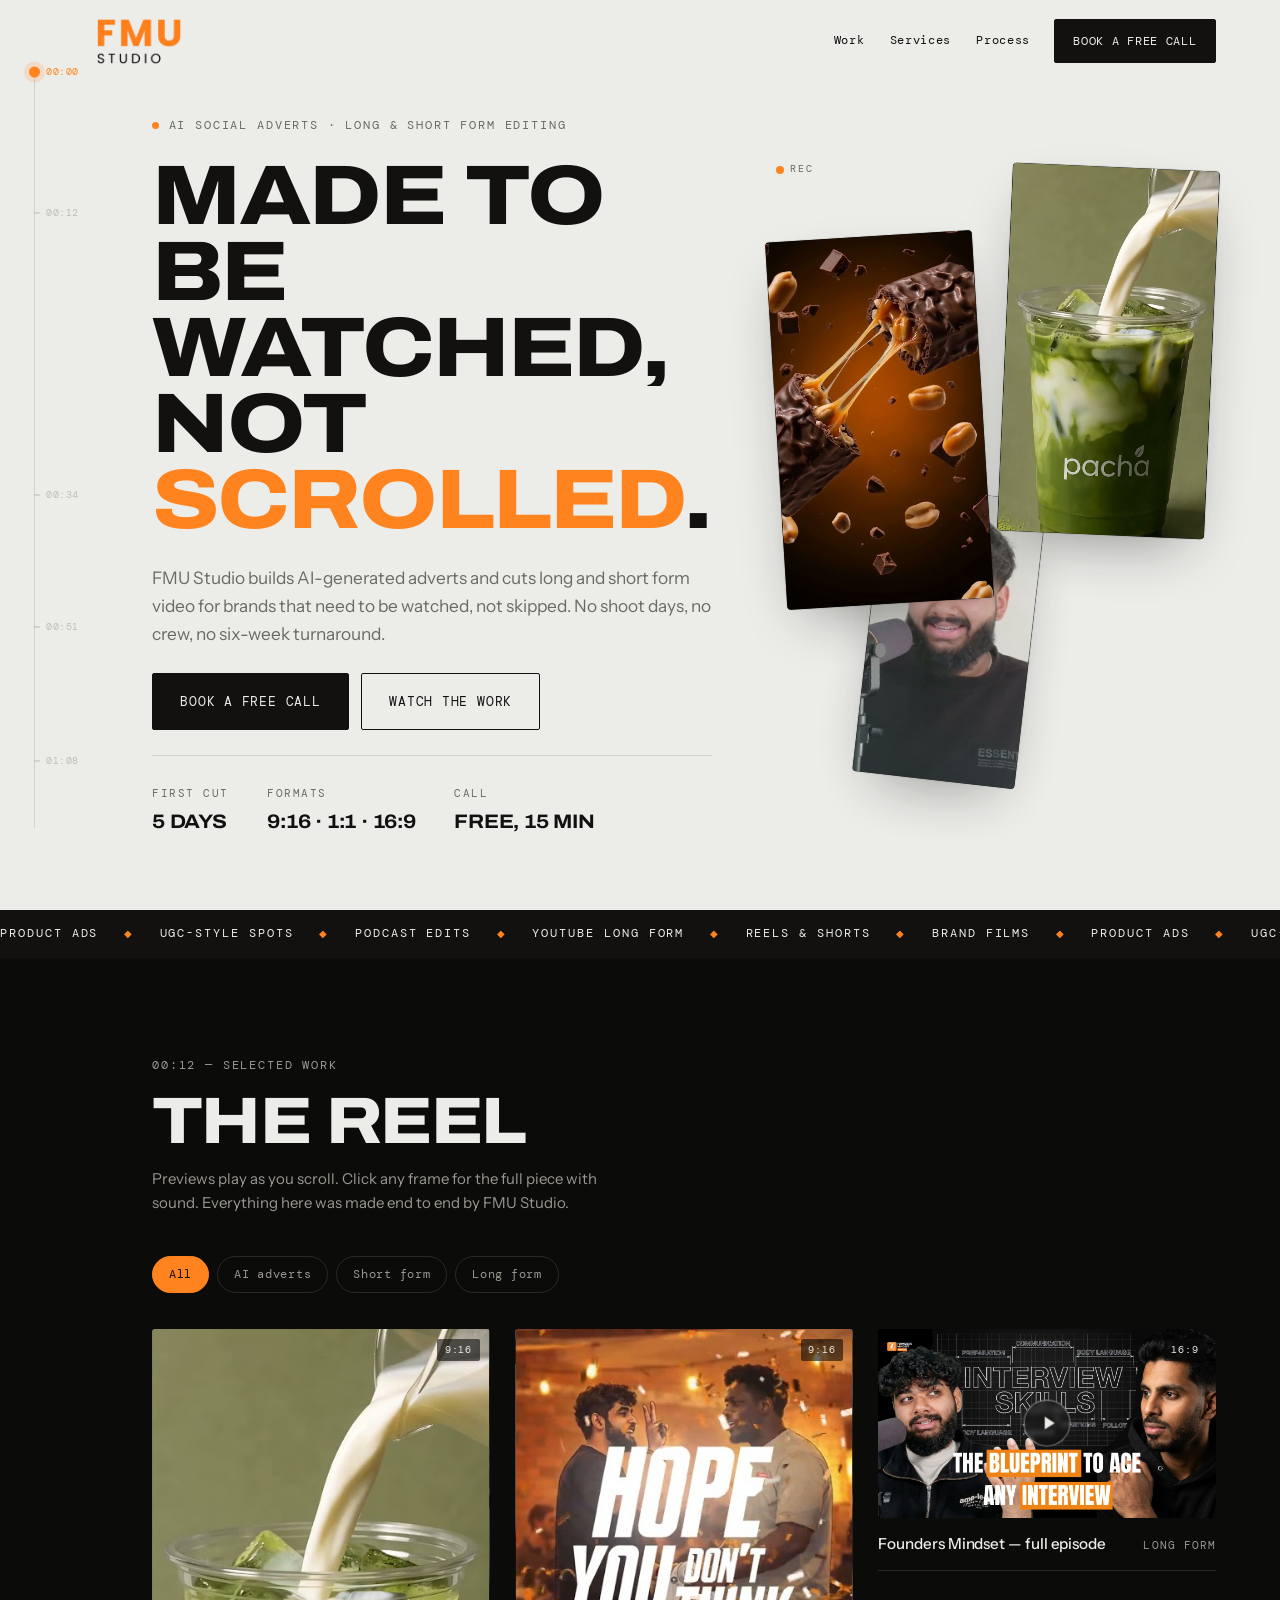
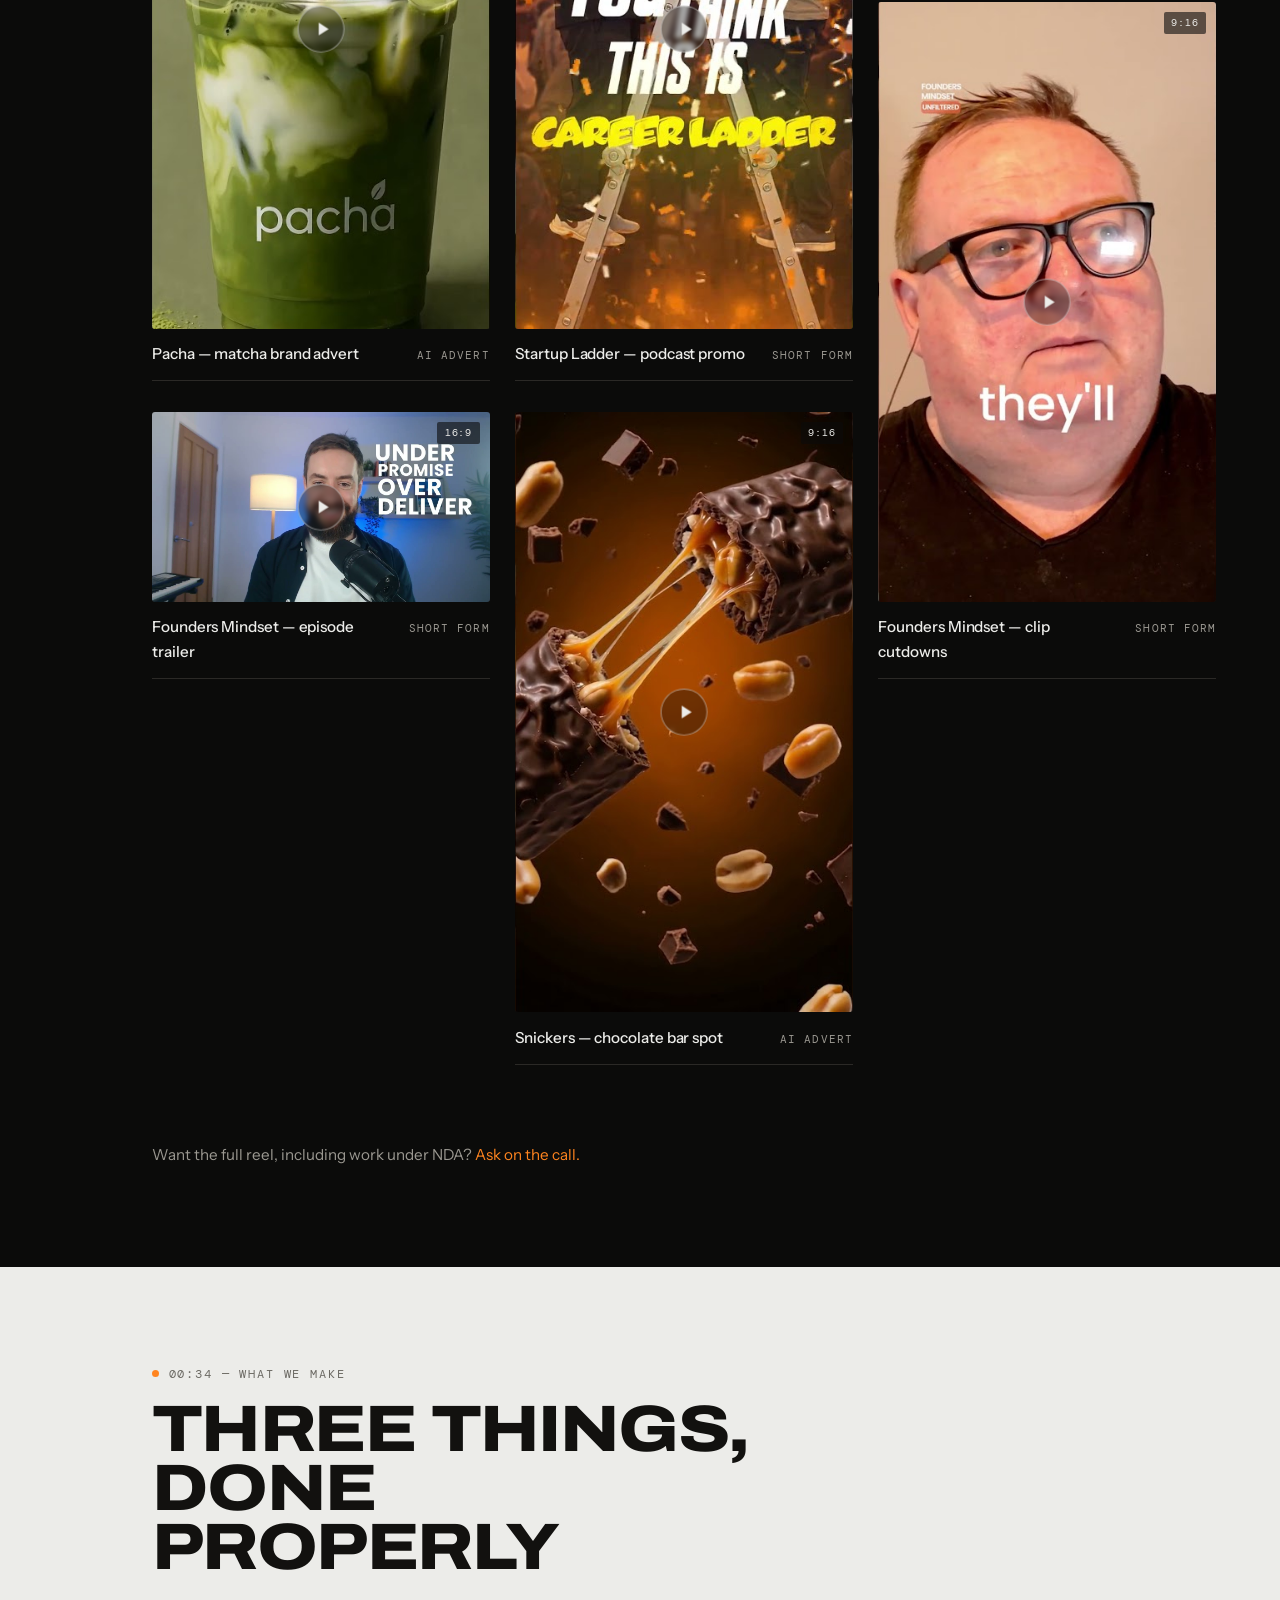
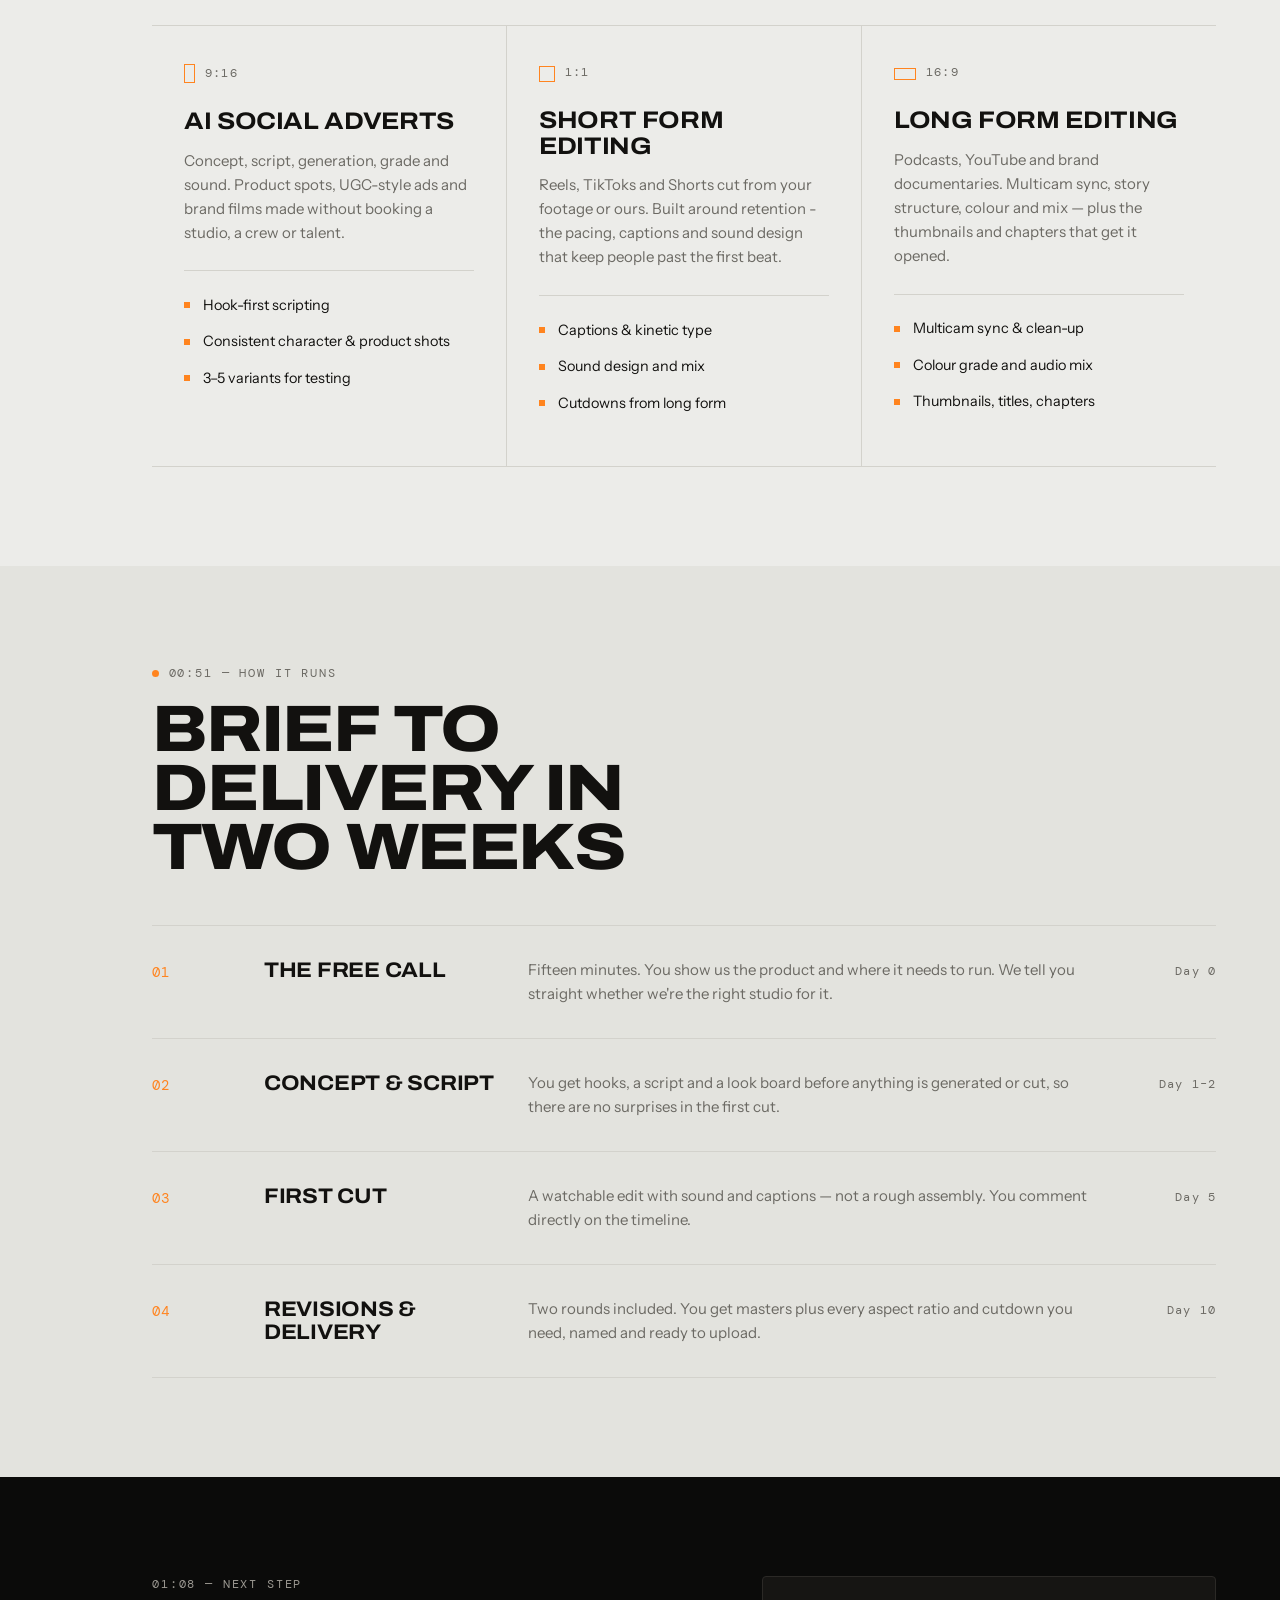
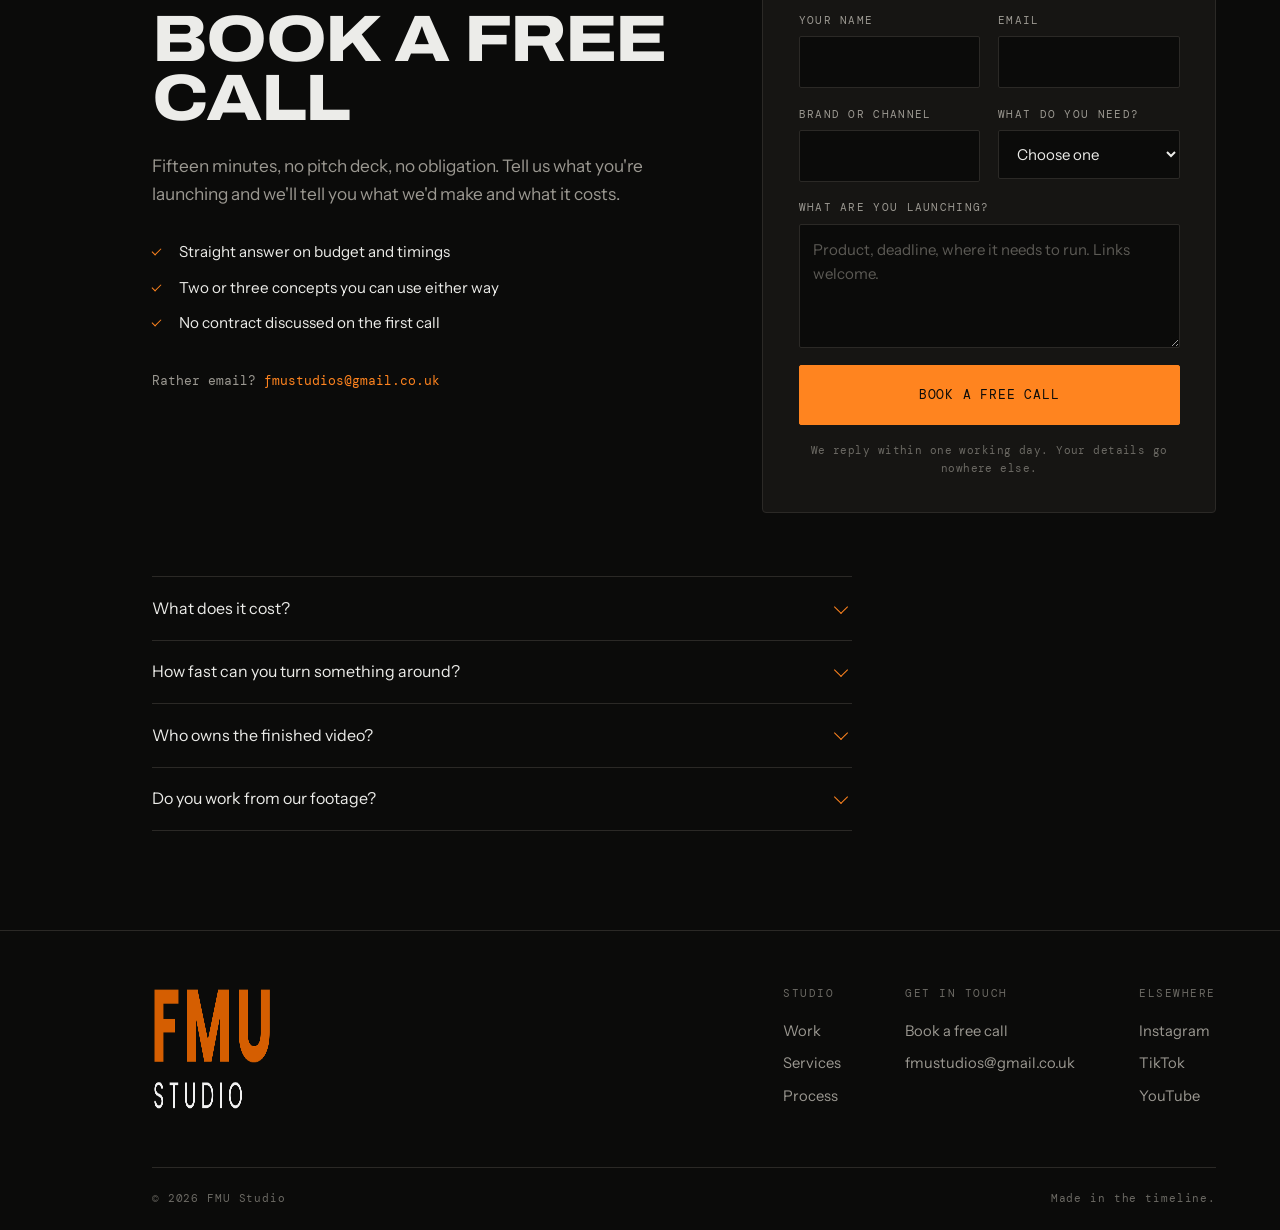
==== commit 6ed44f84: "Use fmustudio.co.uk as the site's address Co-Authored-By: Claude Opus 5.5 <noreply@anthropic.com> Cl" ====
--- a/index.html
+++ b/index.html
@@ -5,7 +5,7 @@
 <meta name="viewport" content="width=device-width, initial-scale=1">
 <title>FMU Studio — AI social adverts &amp; video editing</title>
 <meta name="description" content="FMU Studio makes AI-generated social adverts and edits long and short form video for brands that need to be watched, not skipped. Book a free 15-minute call.">
-<link rel="canonical" href="https://fmustudio.netlify.app/">
+<link rel="canonical" href="https://fmustudio.co.uk/">
 
 <meta property="og:type" content="website">
 <meta property="og:title" content="FMU Studio — AI social adverts &amp; video editing">
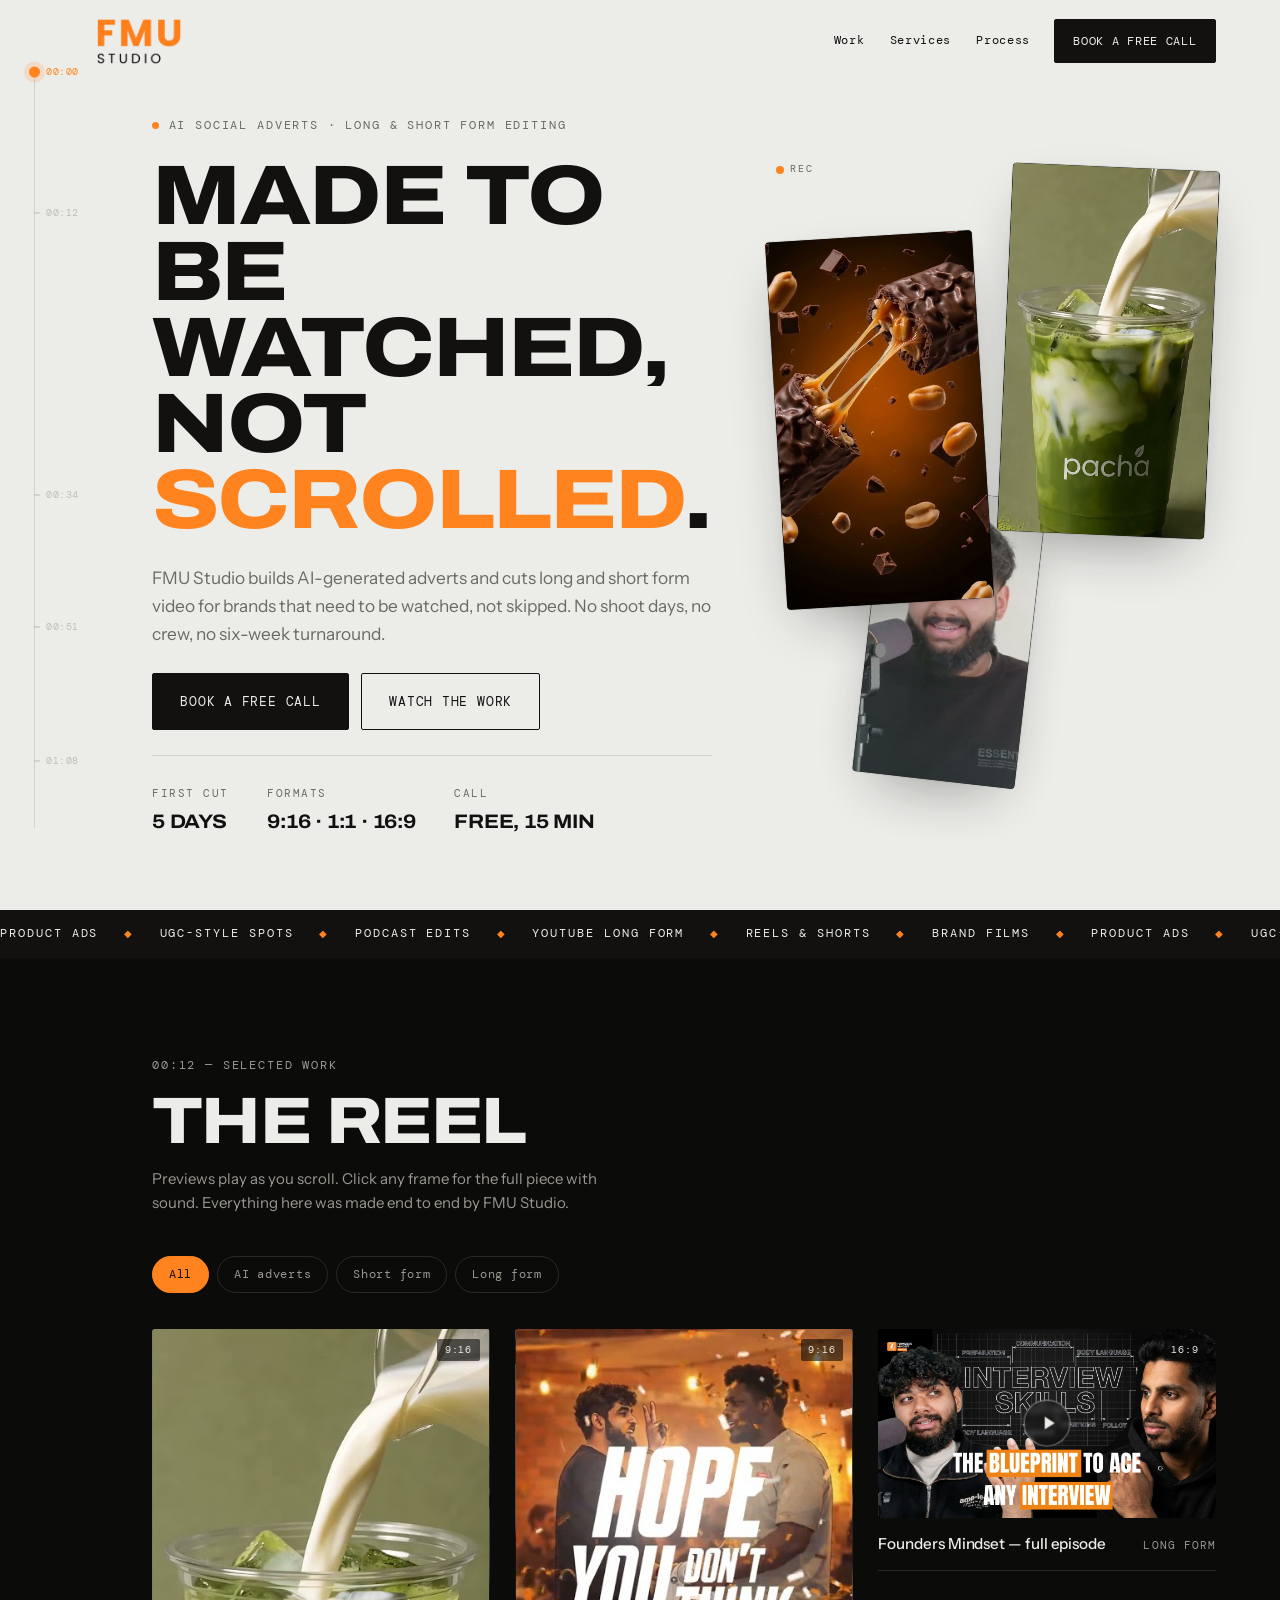
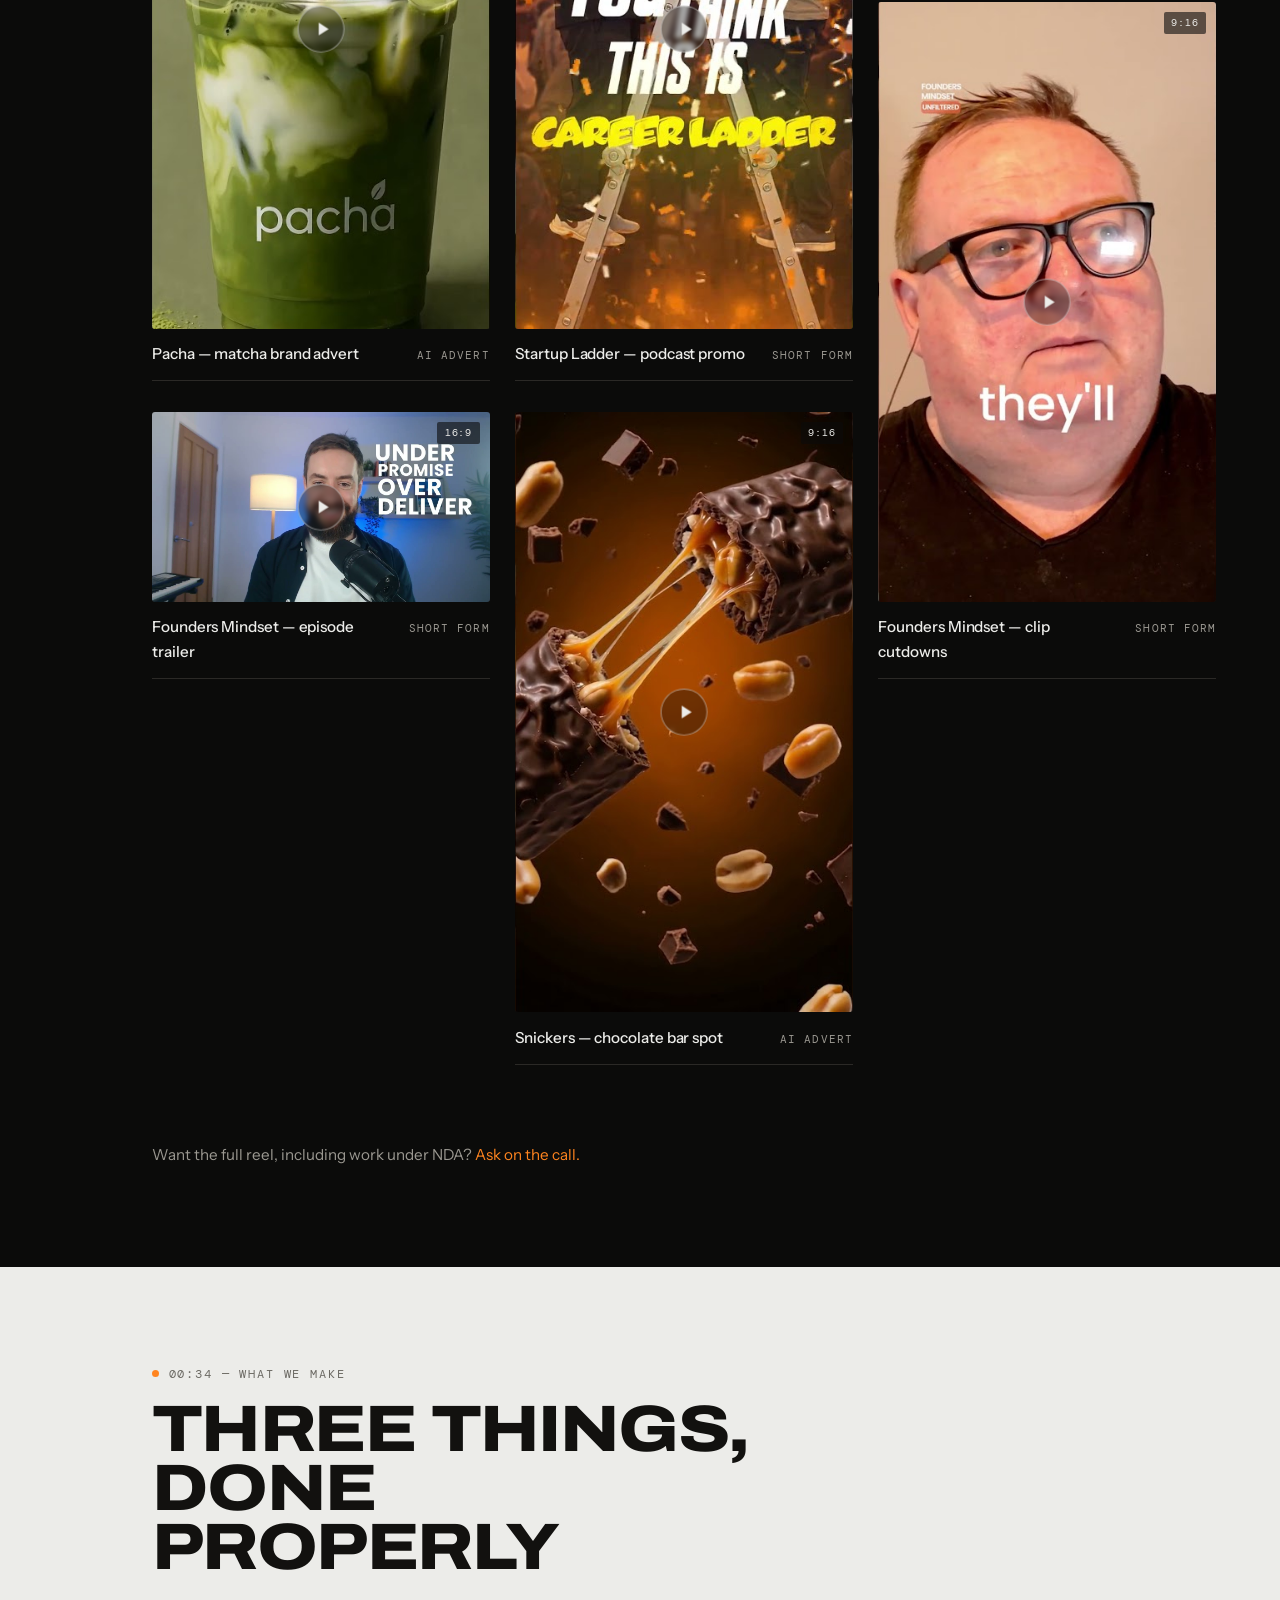
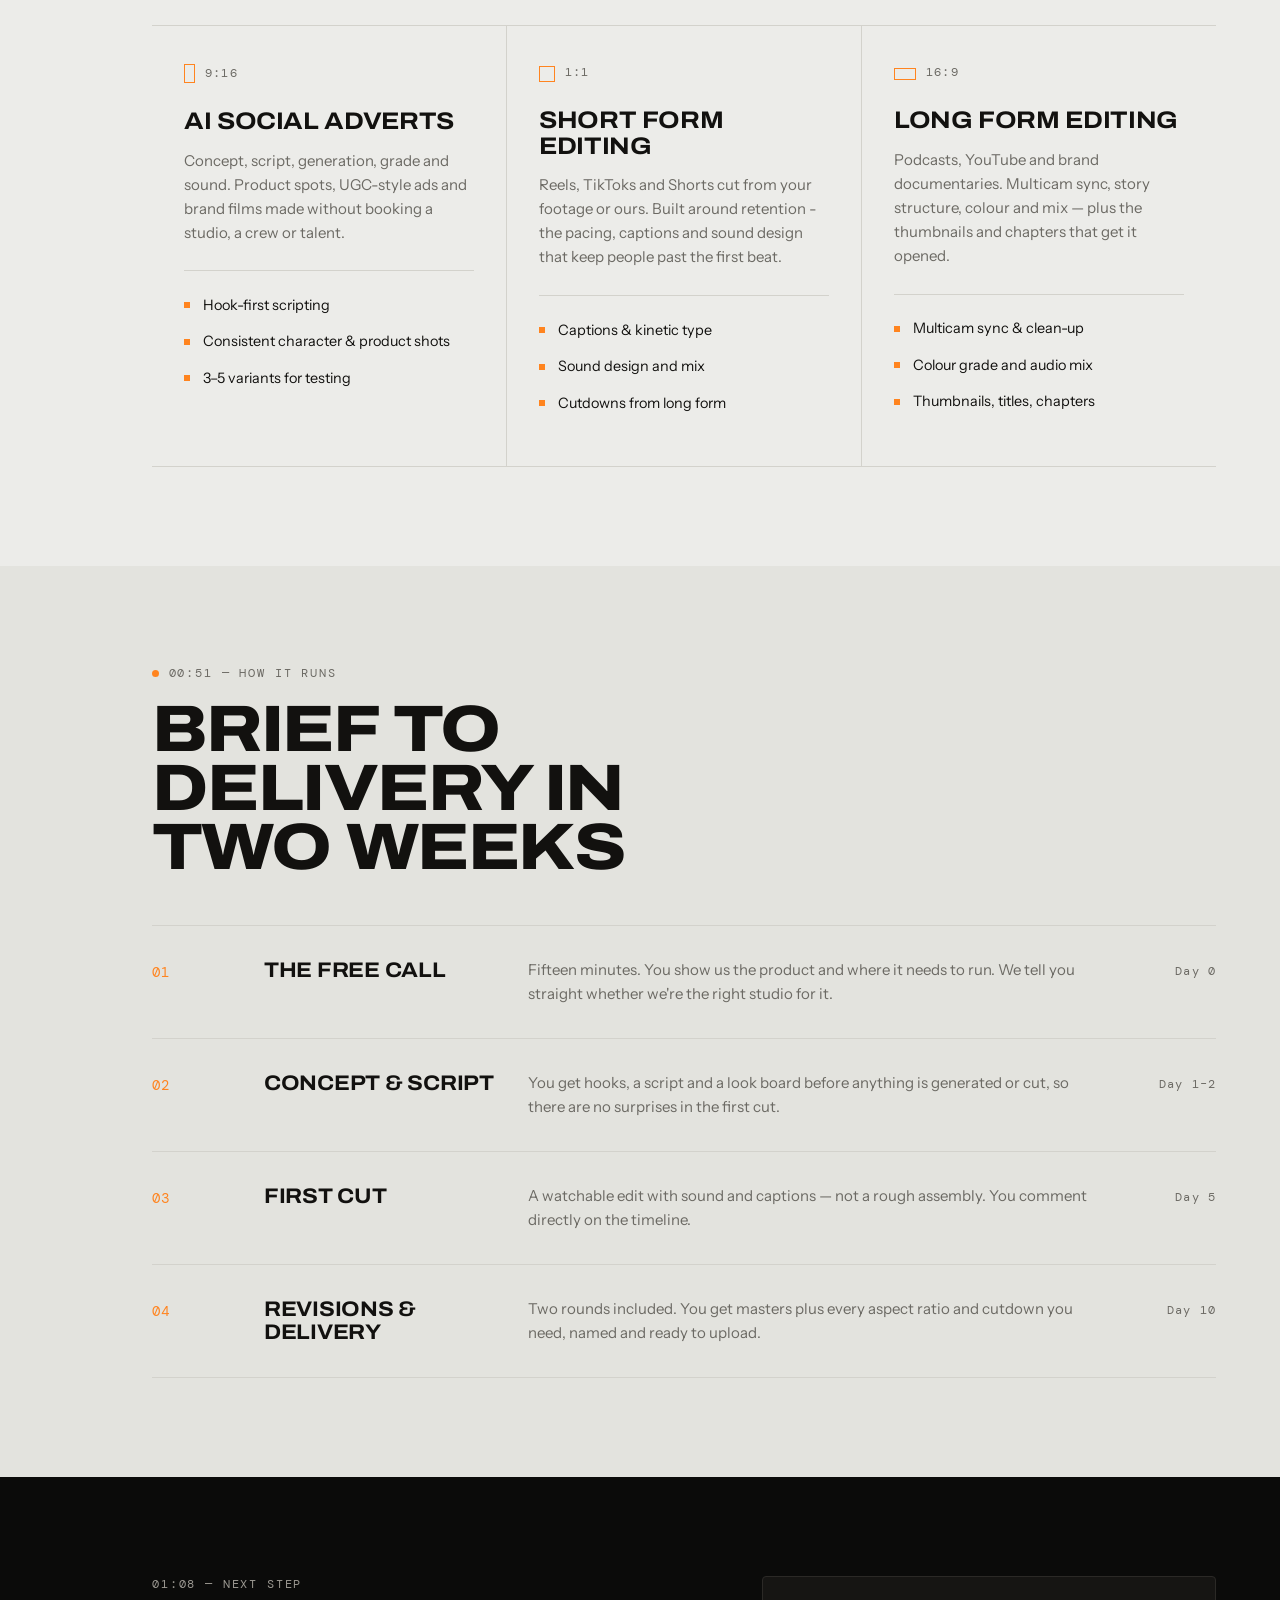
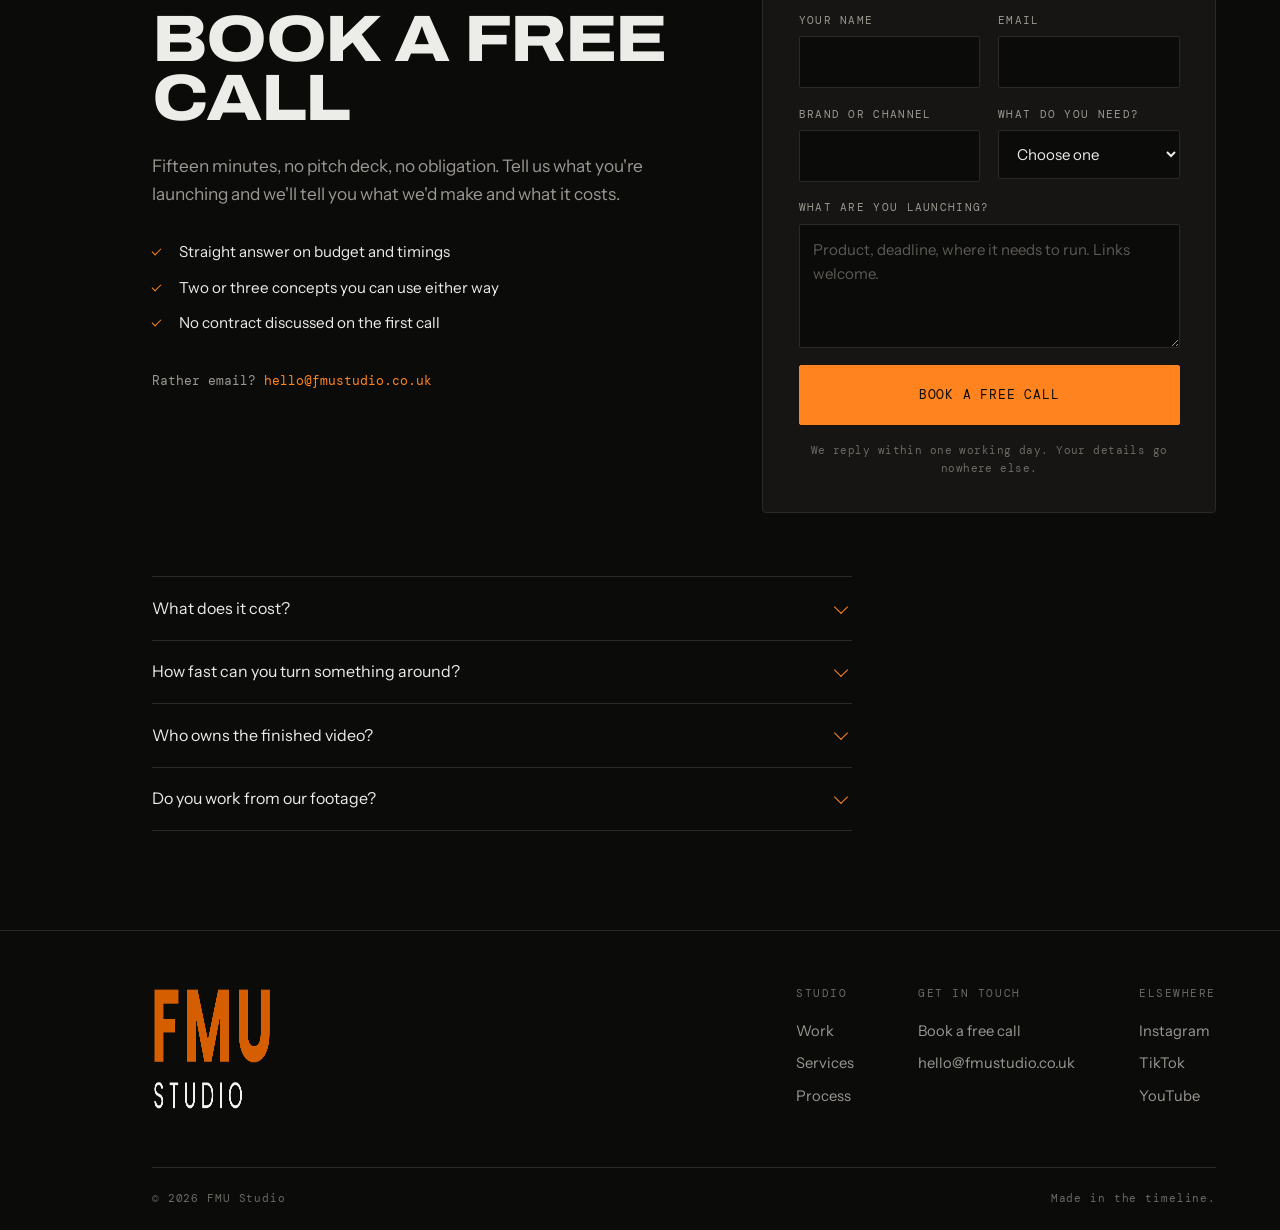
==== commit fa766434: "Use hello@fmustudio.co.uk as the contact address The site was advertising fmustudios@gmail.co.uk in " ====
--- a/index.html
+++ b/index.html
@@ -320,7 +320,7 @@
           <li>No contract discussed on the first call</li>
         </ul>
 
-        <p class="book__alt">Rather email? <a href="mailto:fmustudios@gmail.co.uk">fmustudios@gmail.co.uk</a></p>
+        <p class="book__alt">Rather email? <a href="mailto:hello@fmustudio.co.uk">hello@fmustudio.co.uk</a></p>
 
         <!-- PREFER A REAL CALENDAR?
              Delete the <form> below and paste this in its place, swapping in
@@ -461,7 +461,7 @@
       <div>
         <h4>Get in touch</h4>
         <a href="#book">Book a free call</a>
-        <a href="mailto:fmustudios@gmail.co.uk">fmustudios@gmail.co.uk</a>
+        <a href="mailto:hello@fmustudio.co.uk">hello@fmustudio.co.uk</a>
       </div>
       <div>
         <h4>Elsewhere</h4>
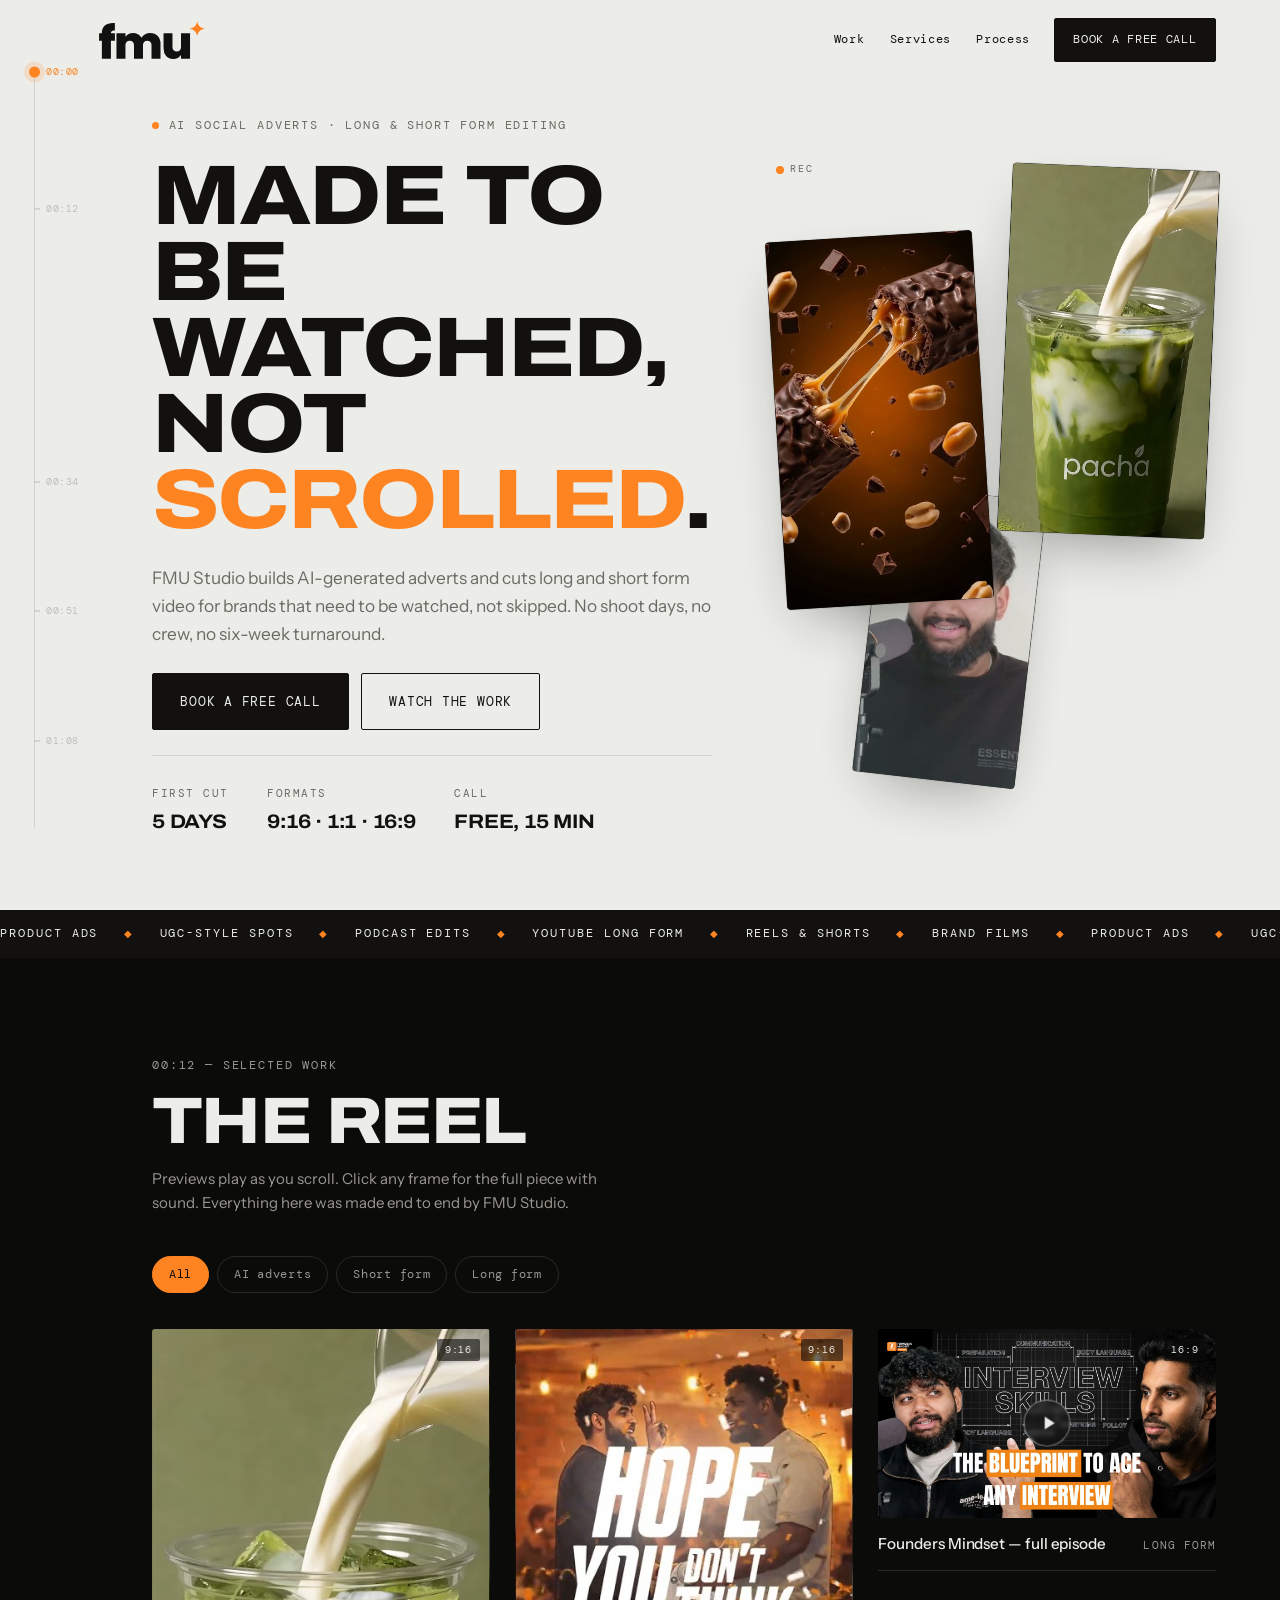
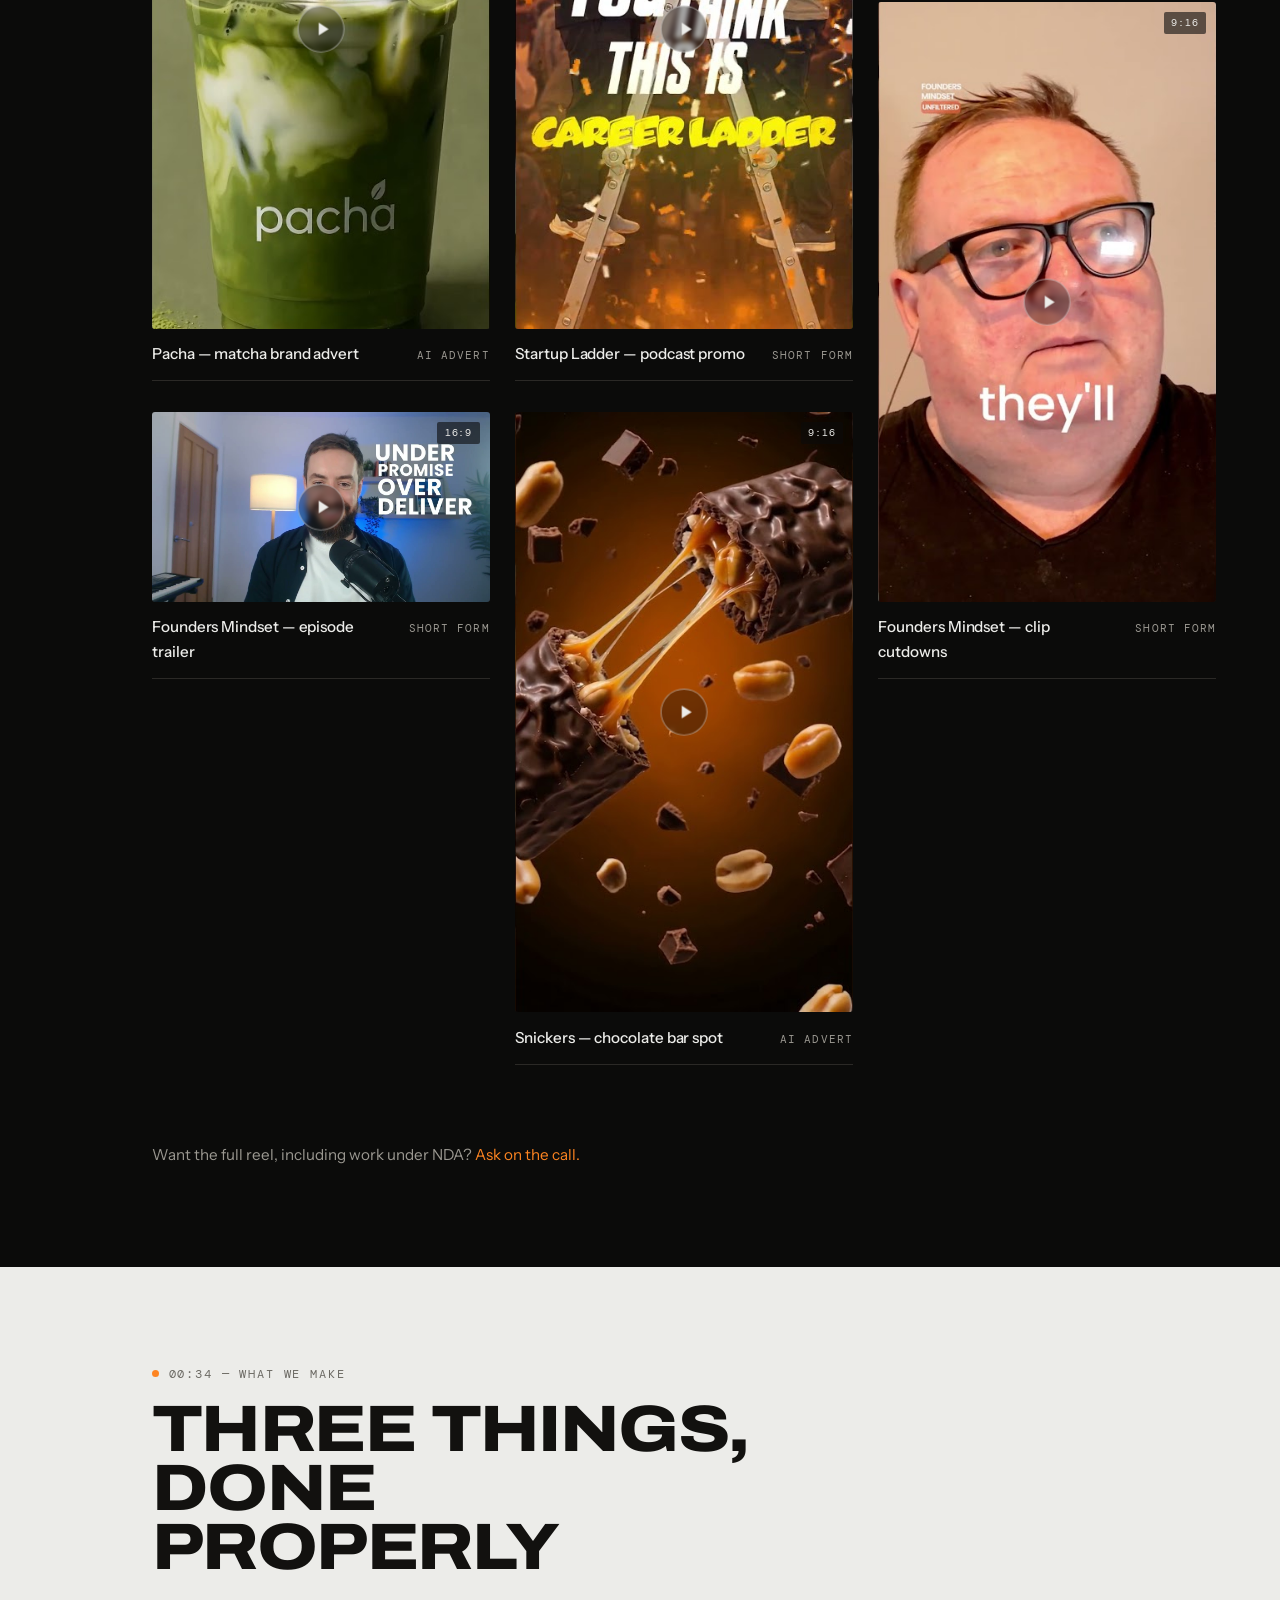
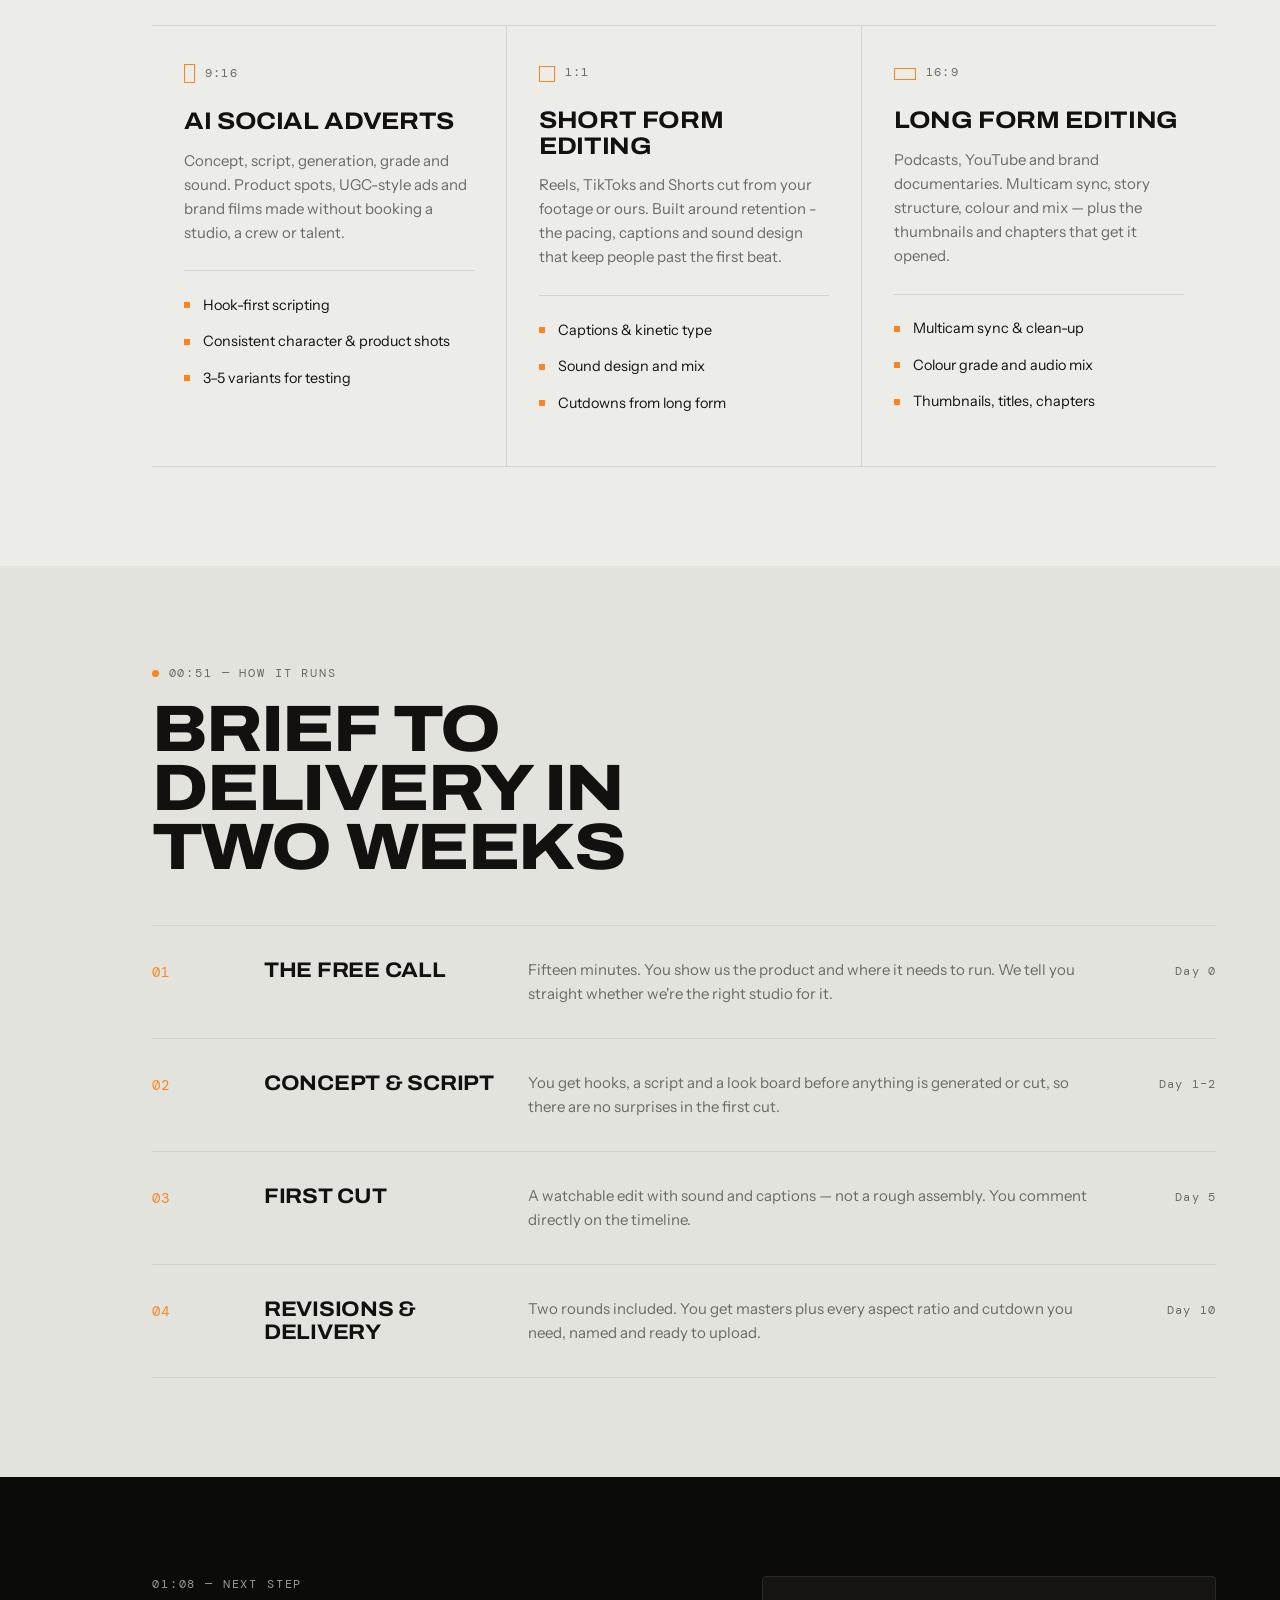
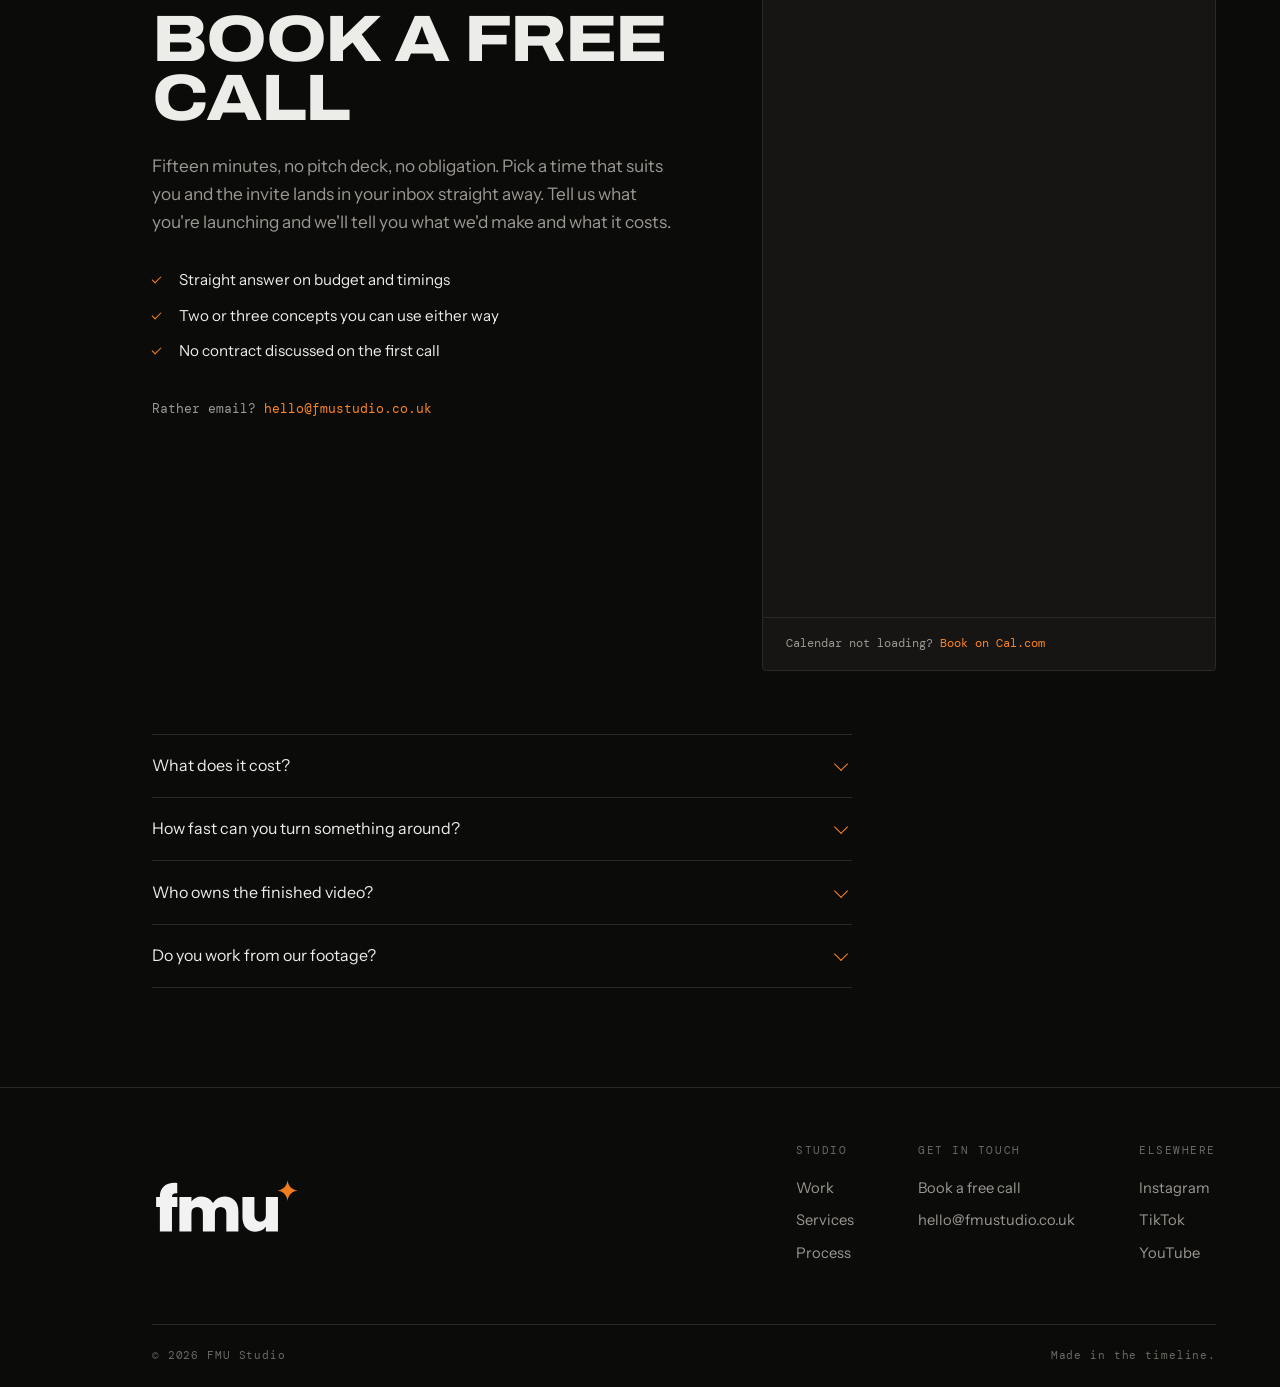
==== commit a48c188b: "New logo, favicons and Cal.com booking - Swap header, footer and success-page logos for the new fmu " ====
--- a/index.html
+++ b/index.html
@@ -3,18 +3,21 @@
 <head>
 <meta charset="utf-8">
 <meta name="viewport" content="width=device-width, initial-scale=1">
-<title>FMU Studio — AI social adverts &amp; video editing</title>
+<title>FMU Studio - AI social adverts &amp; video editing</title>
 <meta name="description" content="FMU Studio makes AI-generated social adverts and edits long and short form video for brands that need to be watched, not skipped. Book a free 15-minute call.">
 <link rel="canonical" href="https://fmustudio.co.uk/">
 
 <meta property="og:type" content="website">
-<meta property="og:title" content="FMU Studio — AI social adverts &amp; video editing">
+<meta property="og:title" content="FMU Studio - AI social adverts &amp; video editing">
 <meta property="og:description" content="AI-generated social adverts and long &amp; short form editing. Book a free 15-minute call.">
-<meta property="og:image" content="/assets/og-image.jpg">
+<meta property="og:image" content="https://fmustudio.co.uk/assets/og-image.jpg">
 <meta name="twitter:card" content="summary_large_image">
 
-<link rel="icon" href="/assets/favicon.png" type="image/png">
-<link rel="apple-touch-icon" href="/assets/apple-touch-icon.png">
+<link rel="icon" href="/favicon.ico" sizes="any">
+<link rel="icon" href="/favicon.svg" type="image/svg+xml">
+<link rel="apple-touch-icon" href="/apple-touch-icon.png">
+<link rel="manifest" href="/site.webmanifest">
+<meta name="theme-color" content="#111111">
 
 <link rel="preload" href="/fonts/archivo-var.woff2" as="font" type="font/woff2" crossorigin>
 <link rel="preload" href="/fonts/instrument-sans-var.woff2" as="font" type="font/woff2" crossorigin>
@@ -40,8 +43,8 @@
 
 <header class="nav" data-nav>
   <a class="nav__logo" href="#top" aria-label="FMU Studio — home">
-    <img src="/assets/fmu-wordmark.png" alt="FMU Studio" width="720" height="393">
-    <img src="/assets/fmu-wordmark-dark.png" alt="" aria-hidden="true" width="720" height="393">
+    <img src="/assets/fmu-wordmark.svg" alt="FMU Studio" width="928" height="369">
+    <img src="/assets/fmu-wordmark-dark.svg" alt="" aria-hidden="true" width="928" height="369">
   </a>
   <nav class="nav__links" aria-label="Primary">
     <a href="#work">Work</a>
@@ -311,8 +314,8 @@
       <div class="book__pitch reveal">
         <p class="eyebrow eyebrow--light">01:08 — Next step</p>
         <h2 class="display display--md">Book a free call</h2>
-        <p class="lede">Fifteen minutes, no pitch deck, no obligation. Tell us what you're launching
-          and we'll tell you what we'd make and what it costs.</p>
+        <p class="lede">Fifteen minutes, no pitch deck, no obligation. Pick a time that suits you and
+          the invite lands in your inbox straight away. Tell us what you're launching and we'll tell you what we'd make and what it costs.</p>
 
         <ul class="book__points">
           <li>Straight answer on budget and timings</li>
@@ -322,58 +325,29 @@
 
         <p class="book__alt">Rather email? <a href="mailto:hello@fmustudio.co.uk">hello@fmustudio.co.uk</a></p>
 
-        <!-- PREFER A REAL CALENDAR?
-             Delete the <form> below and paste this in its place, swapping in
-             your own Calendly (or Cal.com) link:
-
-             <div class="calendly-inline-widget"
-                  data-url="https://calendly.com/YOUR-NAME/15min?hide_gdpr_banner=1&background_color=161513&text_color=ececE9&primary_color=ff841f"
-                  style="min-width:320px;height:680px"></div>
-             <script src="https://assets.calendly.com/assets/external/widget.js" async></script>
-        -->
-      </div>
-
-      <!-- Netlify Forms: works on the free tier, no backend needed. -->
-      <form class="form reveal" name="book-a-call" method="POST"
-            data-netlify="true" data-netlify-honeypot="bot-field" action="/success.html">
-        <input type="hidden" name="form-name" value="book-a-call">
-        <p class="hp"><label>Leave this empty <input name="bot-field"></label></p>
-
-        <div class="field">
-          <label for="name">Your name</label>
-          <input id="name" name="name" type="text" autocomplete="name" required>
-        </div>
-
-        <div class="field">
-          <label for="email">Email</label>
-          <input id="email" name="email" type="email" autocomplete="email" required>
-        </div>
-
-        <div class="field">
-          <label for="company">Brand or channel</label>
-          <input id="company" name="company" type="text" autocomplete="organization">
-        </div>
-
-        <div class="field">
-          <label for="need">What do you need?</label>
-          <select id="need" name="need" required>
-            <option value="">Choose one</option>
-            <option>AI social adverts</option>
-            <option>Short form editing</option>
-            <option>Long form editing</option>
-            <option>A mix of these</option>
-            <option>Not sure yet</option>
-          </select>
-        </div>
-
-        <div class="field field--full">
-          <label for="detail">What are you launching?</label>
-          <textarea id="detail" name="detail" rows="4" placeholder="Product, deadline, where it needs to run. Links welcome."></textarea>
-        </div>
-
-        <button class="btn btn--full" type="submit">Book a free call</button>
-        <p class="form__note">We reply within one working day. Your details go nowhere else.</p>
-      </form>
+      </div>
+
+      <!-- Cal.com inline booking: visitors pick a slot and get the invite straight away. -->
+      <div class="cal-embed reveal">
+        <div id="cal-inline" class="cal-embed__frame"></div>
+        <noscript><p class="cal-embed__fallback"><a class="btn" href="https://cal.com/fmustudio/intro-call">Open the booking calendar</a></p></noscript>
+        <p class="cal-embed__fallback cal-embed__alt">Calendar not loading? <a href="https://cal.com/fmustudio/intro-call" target="_blank" rel="noopener">Book on Cal.com</a></p>
+      </div>
+      <script>
+        (function (C, A, L) { var p = function (a, ar) { a.q.push(ar); }; var d = C.document; C.Cal = C.Cal || function () { var cal = C.Cal; var ar = arguments; if (!cal.loaded) { cal.ns = {}; cal.q = cal.q || []; d.head.appendChild(d.createElement("script")).src = A; cal.loaded = true; } if (ar[0] === L) { var api = function () { p(api, arguments); }; var namespace = ar[1]; api.q = api.q || []; if (typeof namespace === "string") { cal.ns[namespace] = cal.ns[namespace] || api; p(cal.ns[namespace], ar); p(cal, ["initNamespace", namespace]); } else p(cal, ar); return; } p(cal, ar); }; })(window, "https://app.cal.com/embed/embed.js", "init");
+        Cal("init", "intro-call", { origin: "https://app.cal.com" });
+        Cal.ns["intro-call"]("inline", {
+          elementOrSelector: "#cal-inline",
+          calLink: "fmustudio/intro-call",
+          config: { layout: "month_view", theme: "dark" }
+        });
+        Cal.ns["intro-call"]("ui", {
+          theme: "dark",
+          cssVarsPerTheme: { dark: { "cal-brand": "#FD8421" } },
+          hideEventTypeDetails: false,
+          layout: "month_view"
+        });
+      </script>
     </div>
 
     <div class="wrap">
@@ -452,7 +426,7 @@
 
 <footer class="foot">
   <div class="wrap foot__wrap">
-    <img class="foot__logo" src="/assets/fmu-wordmark-dark.png" alt="FMU Studio" width="720" height="393" loading="lazy">
+    <img class="foot__logo" src="/assets/fmu-wordmark-dark.svg" alt="FMU Studio" width="928" height="369" loading="lazy">
     <div class="foot__cols">
       <div>
         <h4>Studio</h4>
--- a/css/styles.css
+++ b/css/styles.css
@@ -37,7 +37,7 @@
   --ink-soft:#2A2825;
   --deep:#0B0B0A;
   --deep-2:#161513;
-  --brand:#FF841F;
+  --brand:#FD8421;
   --brand-dim:#E0700F;
   --slate:#6C6A64;
   --slate-light:#9B9891;
@@ -192,9 +192,9 @@
 }
 .nav.on-dark{color:var(--paper)}
 .nav.on-dark.is-stuck{background:rgba(11,11,10,.8);box-shadow:0 1px 0 var(--rule-dark)}
-.nav__logo{flex:none;position:relative;display:block;width:86px;
+.nav__logo{flex:none;position:relative;display:block;width:112px;
   transition:width .4s var(--ease)}
-.nav.is-stuck .nav__logo{width:70px}
+.nav.is-stuck .nav__logo{width:92px}
 .nav__logo img{width:100%;height:auto;transition:opacity .35s var(--ease)}
 .nav__logo img+img{position:absolute;inset:0;opacity:0}
 .nav.on-dark .nav__logo img{opacity:0}
@@ -483,6 +483,10 @@
 .book__alt{margin-top:2.2rem;font-family:var(--ff-mono);font-size:.8rem;color:var(--slate-light)}
 .book__alt a{color:var(--brand)}
 
+.cal-embed{background:var(--deep-2);border:1px solid var(--rule-dark);border-radius:4px;overflow:hidden;min-width:0}
+.cal-embed__frame{width:100%;min-height:640px;overflow:auto}
+.cal-embed__fallback{padding:1rem 1.4rem;font-family:var(--ff-mono);font-size:.78rem;color:var(--slate-light);border-top:1px solid var(--rule-dark)}
+.cal-embed__fallback a{color:var(--brand)}
 .form{background:var(--deep-2);border:1px solid var(--rule-dark);border-radius:4px;
   padding:clamp(1.5rem,3vw,2.2rem);display:grid;grid-template-columns:1fr 1fr;gap:1.1rem}
 .field{display:flex;flex-direction:column;gap:.45rem}
@@ -529,7 +533,7 @@
 .foot .wrap{padding-left:var(--gutter)}
 .foot__wrap{display:flex;flex-wrap:wrap;justify-content:space-between;gap:2.5rem;
   padding-block:clamp(2.5rem,6vh,4rem)}
-.foot__logo{width:120px;height:auto;opacity:.95}
+.foot__logo{width:150px;height:auto;opacity:.95}
 .foot__cols{display:flex;flex-wrap:wrap;gap:clamp(2rem,5vw,4rem)}
 .foot__cols h4{font-family:var(--ff-mono);font-size:.68rem;letter-spacing:.14em;
   text-transform:uppercase;color:var(--slate);font-weight:400;margin-bottom:.8rem}
@@ -549,7 +553,7 @@
 .thanks__inner{max-width:44ch}
 .thanks__inner .display{margin-block:1rem 1.6rem}
 .thanks__inner p{color:var(--slate)}
-.thanks__logo{width:118px;margin:0 auto 2.4rem}
+.thanks__logo{width:150px;margin:0 auto 2.4rem}
 .thanks .eyebrow{justify-content:center}
 .thanks .btn{margin-top:2rem}
 
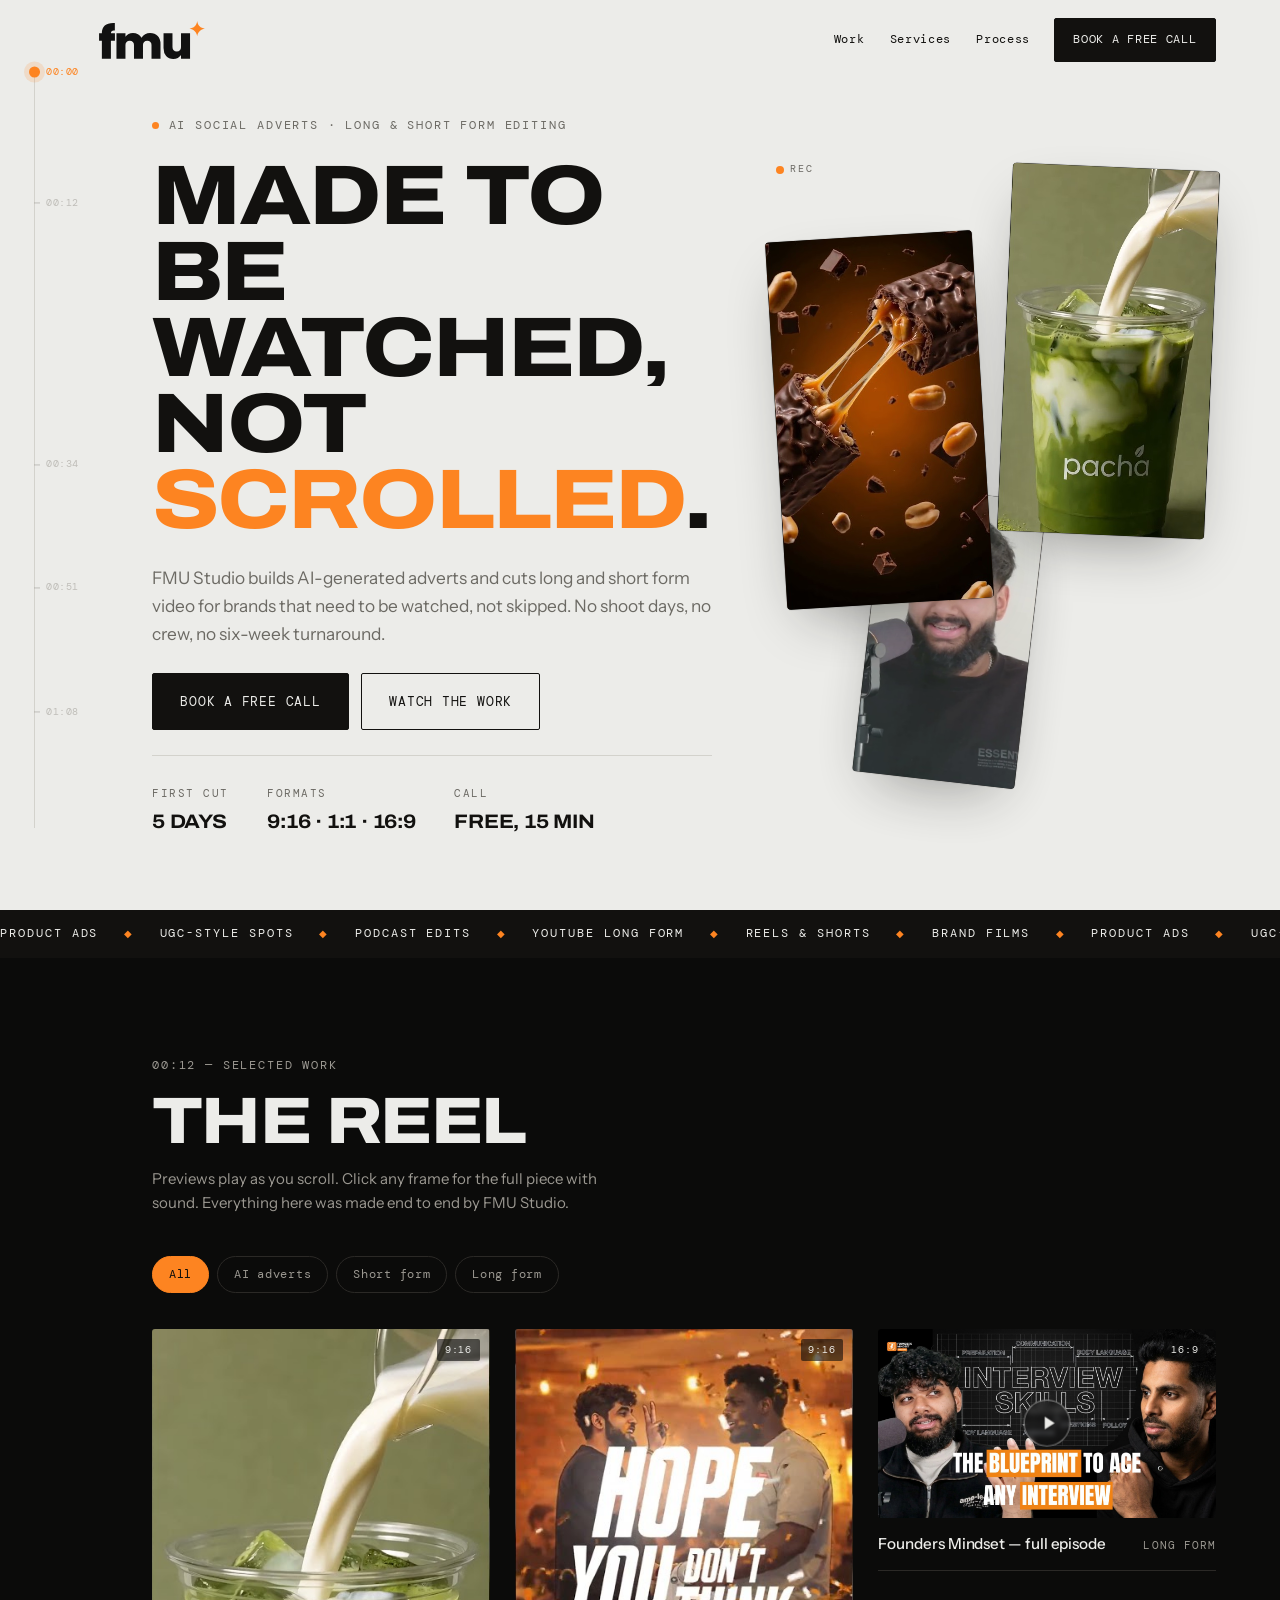
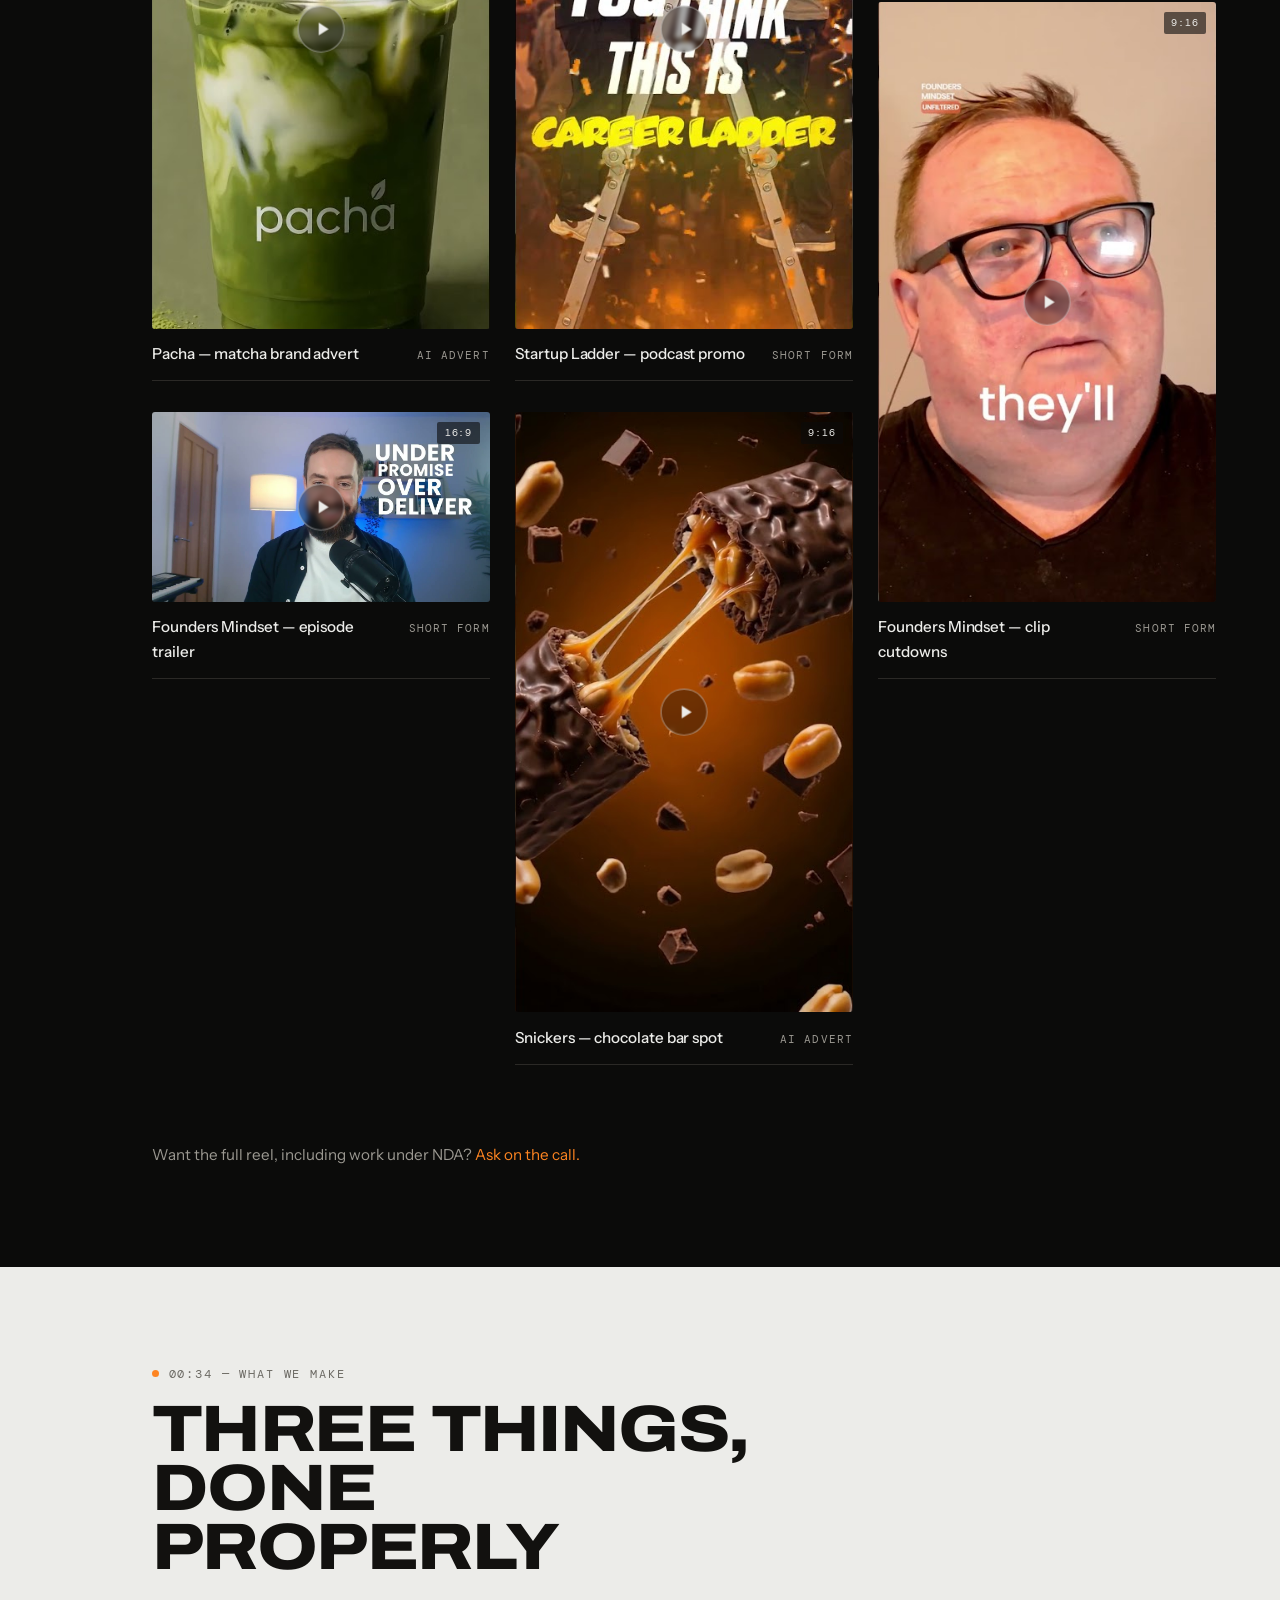
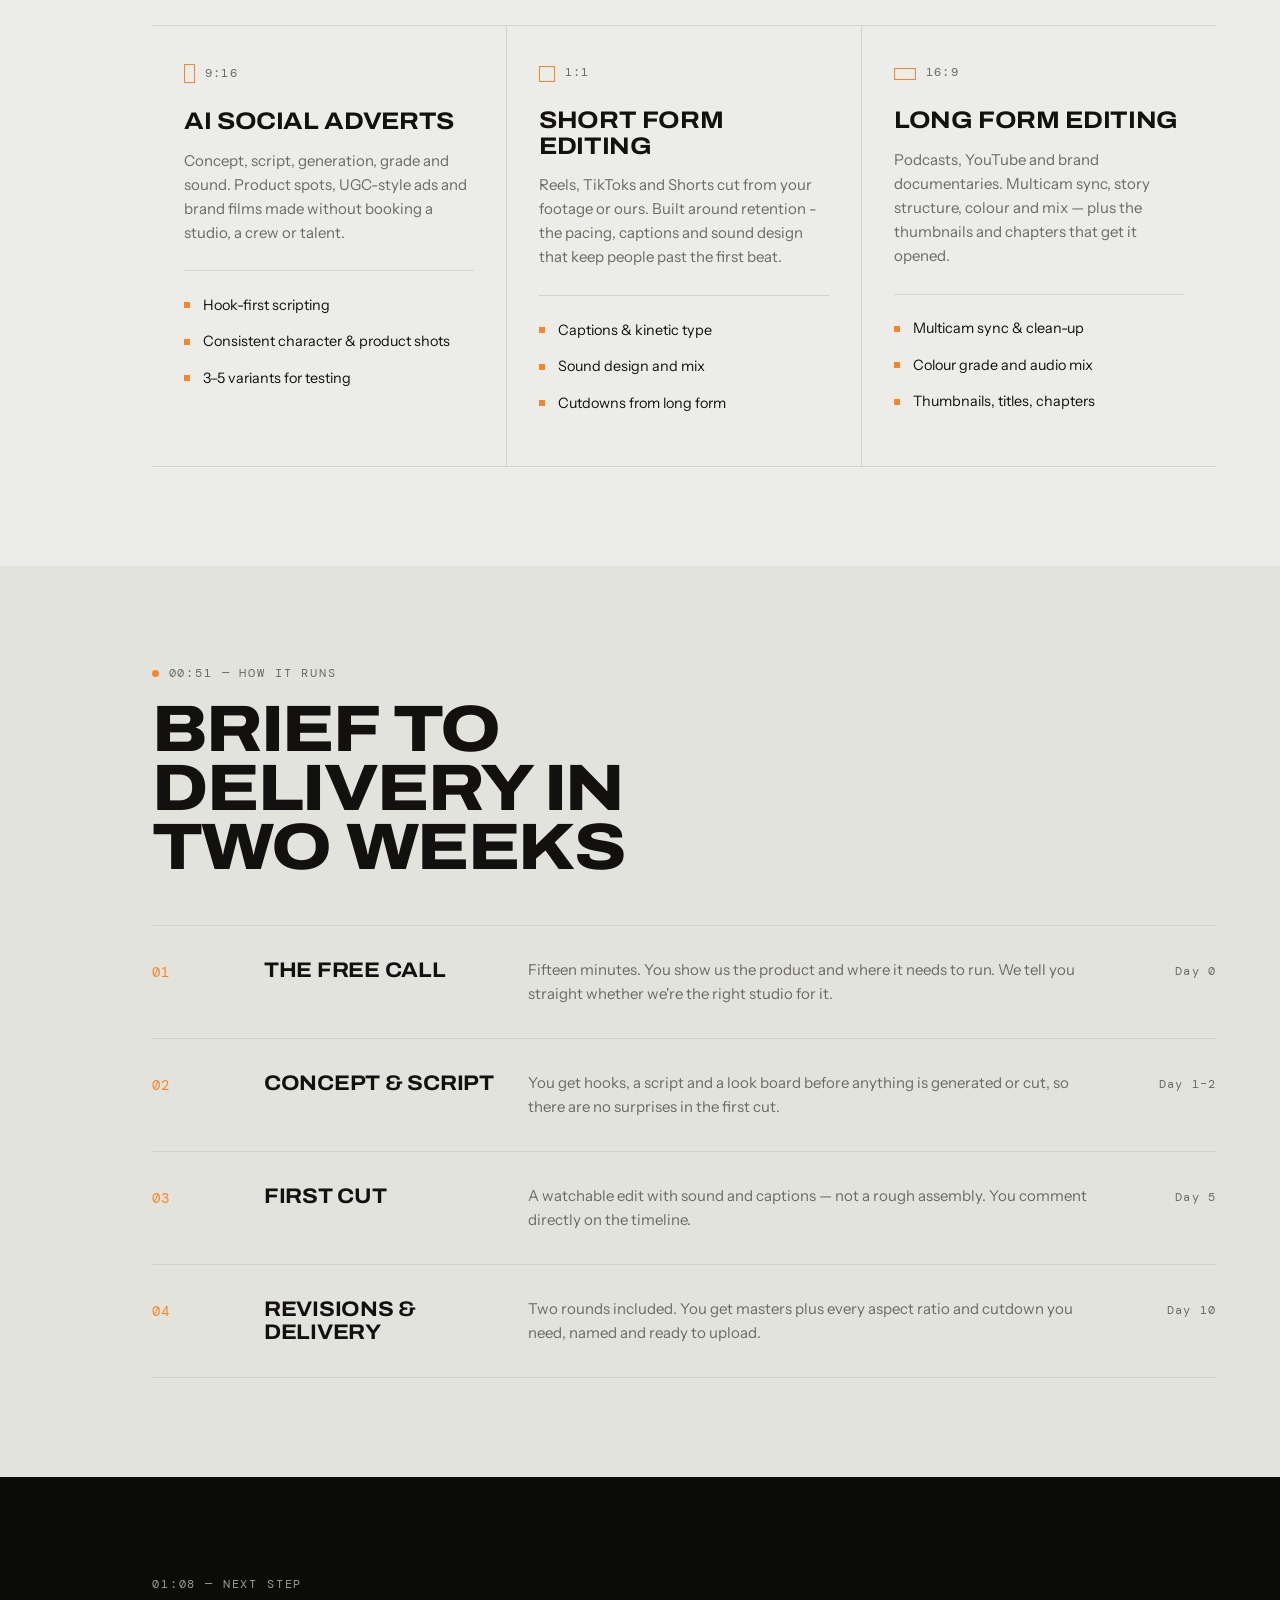
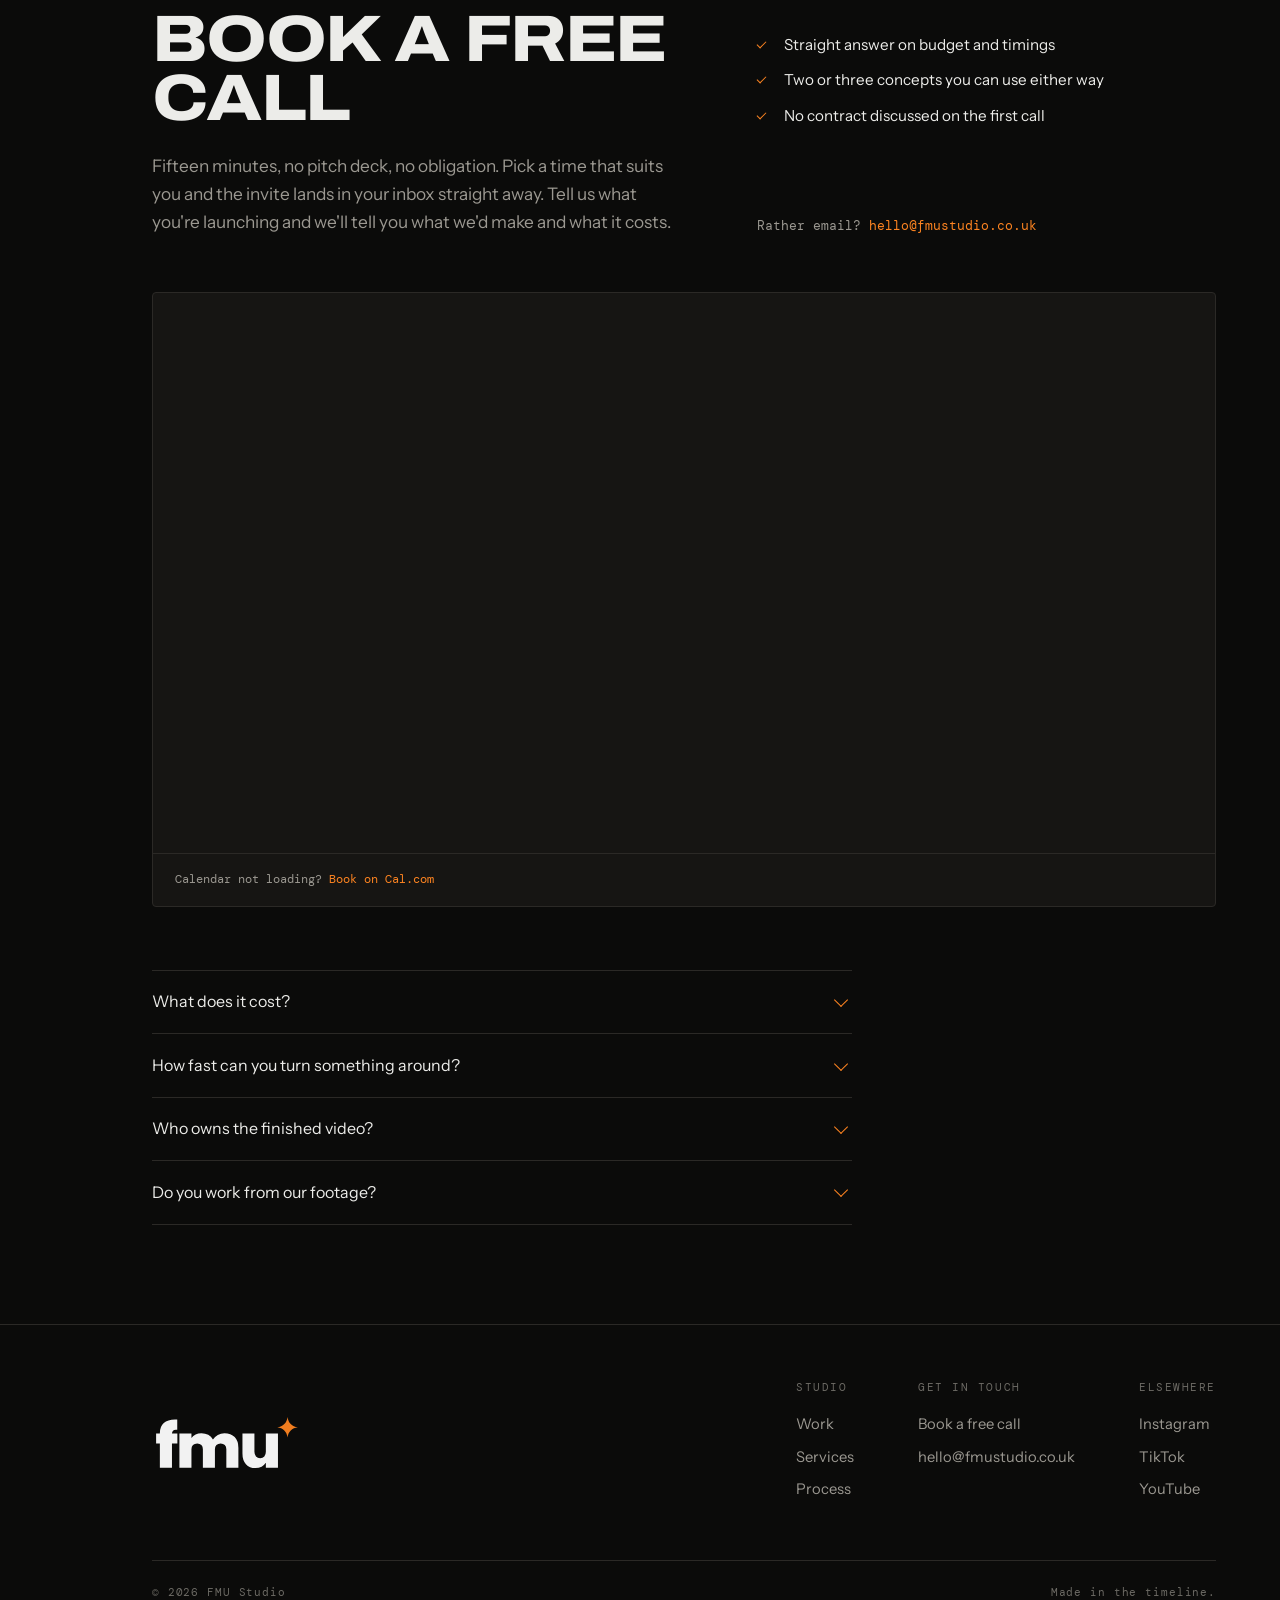
==== commit dde710a9: "Full-width booking calendar and new social links - Booking section: pitch moves above the calendar, " ====
--- a/index.html
+++ b/index.html
@@ -439,7 +439,7 @@
       </div>
       <div>
         <h4>Elsewhere</h4>
-        <a href="https://www.instagram.com/fmustudios/" rel="noopener">Instagram</a><a href="https://www.tiktok.com/@fmu_studio" rel="noopener">TikTok</a><a href="https://www.youtube.com/@FMUStudios" rel="noopener">YouTube</a>
+        <a href="https://www.instagram.com/madebyfmu/" rel="noopener">Instagram</a><a href="https://www.tiktok.com/@madebyfmu" rel="noopener">TikTok</a><a href="https://www.youtube.com/@FMUStudios" rel="noopener">YouTube</a>
       </div>
     </div>
   </div>
--- a/css/styles.css
+++ b/css/styles.css
@@ -469,8 +469,16 @@
   padding-block:clamp(5rem,11vh,8.5rem);padding-left:var(--rail-w);
 }
 .book .wrap{padding-left:var(--gutter)}
-.book__wrap{display:grid;grid-template-columns:minmax(0,1fr) minmax(0,.85fr);
-  gap:clamp(2.5rem,6vw,5rem);align-items:start}
+.book__wrap{display:grid;grid-template-columns:minmax(0,1fr);
+  gap:clamp(2.5rem,5vw,3.5rem);align-items:start}
+/* Pitch sits above the calendar: headline + intro on the left, points on the right */
+.book__pitch{display:grid;grid-template-columns:minmax(0,1.15fr) minmax(0,1fr);
+  column-gap:clamp(2.5rem,6vw,5rem);align-items:end}
+.book__pitch>.eyebrow{grid-column:1;grid-row:1}
+.book__pitch>.display{grid-column:1;grid-row:2}
+.book__pitch>.lede{grid-column:1;grid-row:3}
+.book__pitch>.book__points{grid-column:2;grid-row:2}
+.book__pitch>.book__alt{grid-column:2;grid-row:3;align-self:end}
 .book__pitch .lede{color:var(--slate-light);margin-top:1.5rem}
 .book__pitch .display{margin-top:1rem}
 .book__points{margin-top:2rem;display:grid;gap:.7rem}
@@ -484,7 +492,7 @@
 .book__alt a{color:var(--brand)}
 
 .cal-embed{background:var(--deep-2);border:1px solid var(--rule-dark);border-radius:4px;overflow:hidden;min-width:0}
-.cal-embed__frame{width:100%;min-height:640px;overflow:auto}
+.cal-embed__frame{width:100%;min-height:560px;overflow:auto}
 .cal-embed__fallback{padding:1rem 1.4rem;font-family:var(--ff-mono);font-size:.78rem;color:var(--slate-light);border-top:1px solid var(--rule-dark)}
 .cal-embed__fallback a{color:var(--brand)}
 .form{background:var(--deep-2);border:1px solid var(--rule-dark);border-radius:4px;
@@ -715,6 +723,8 @@
     padding-inline:var(--gutter);gap:3rem}
   .hero__frames{height:min(58svh,470px);max-width:520px}
   .book__wrap{grid-template-columns:1fr}
+  .book__pitch{grid-template-columns:1fr}
+  .book__pitch>*{grid-column:1 !important;grid-row:auto !important}
   .step{grid-template-columns:3.5rem 1fr;gap:.6rem 1.2rem}
   .step p{grid-column:2}
   .step__when{grid-column:2;text-align:left;padding-top:0}
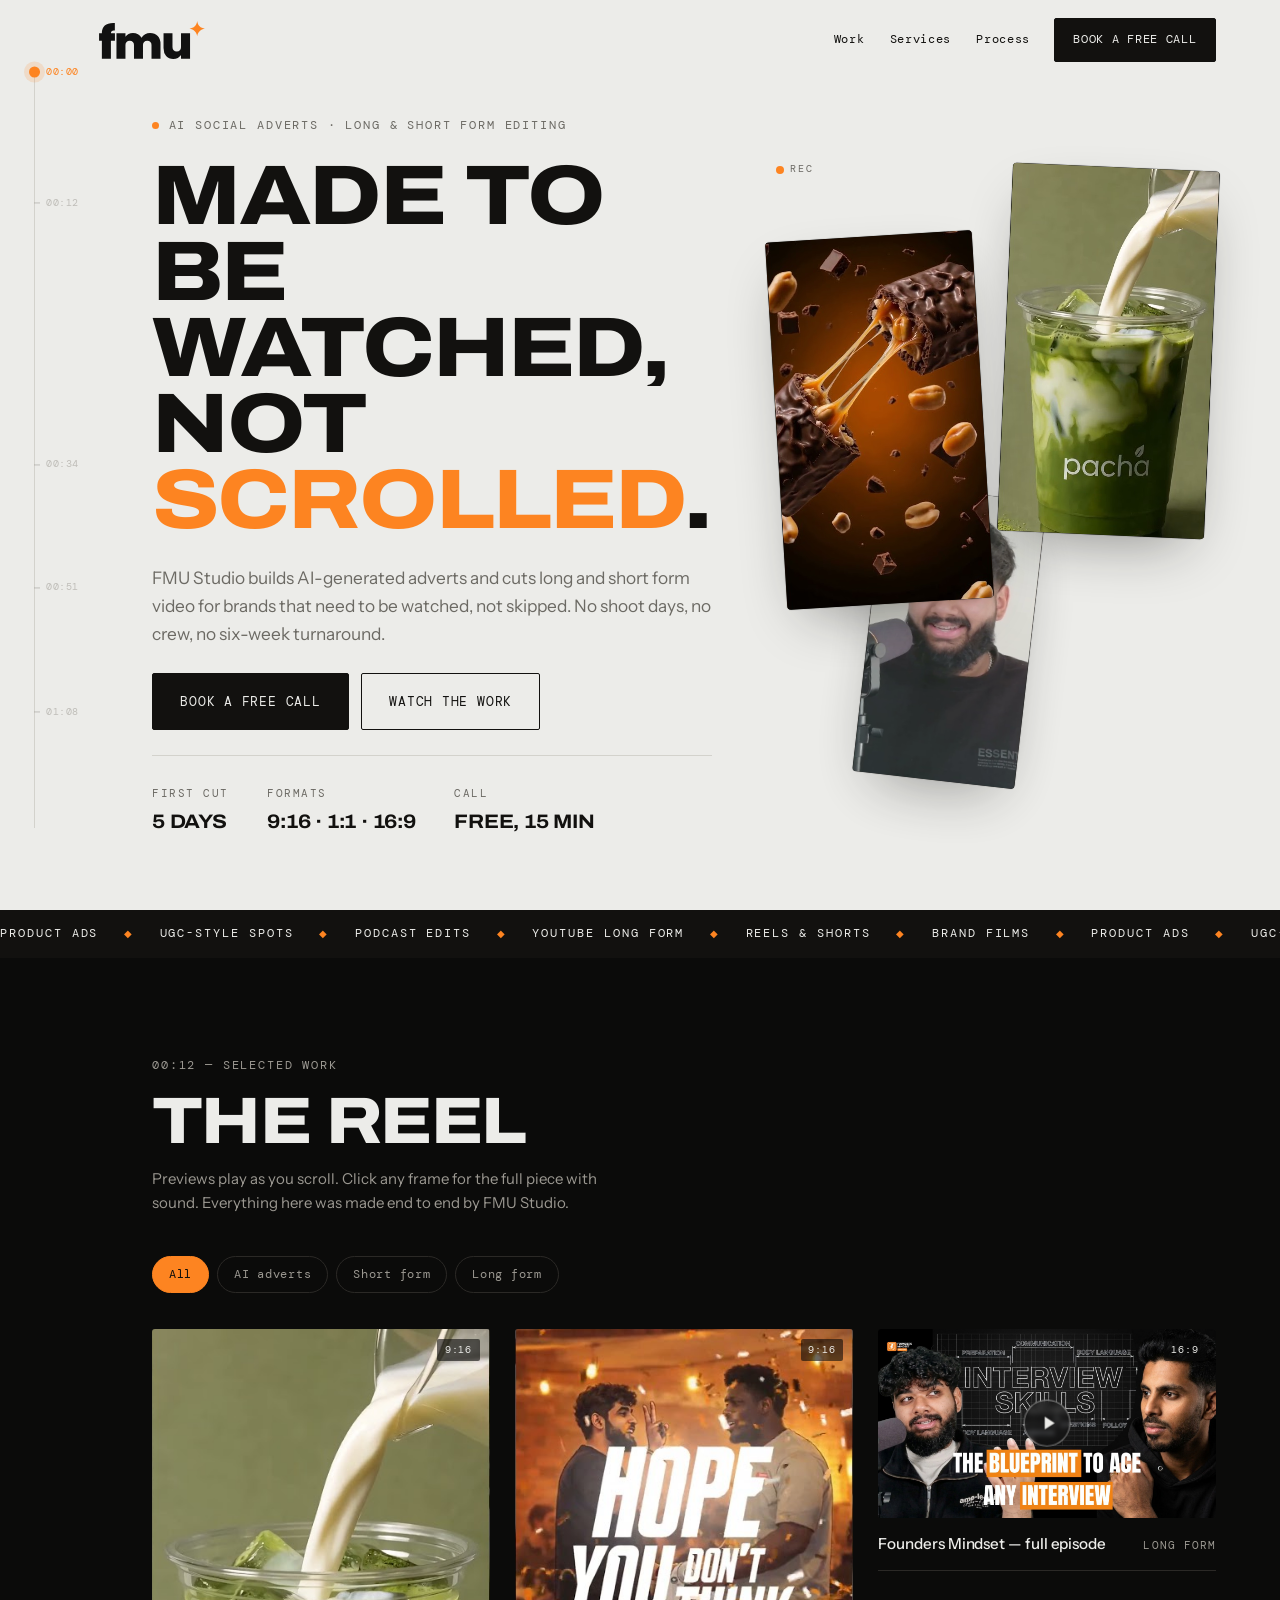
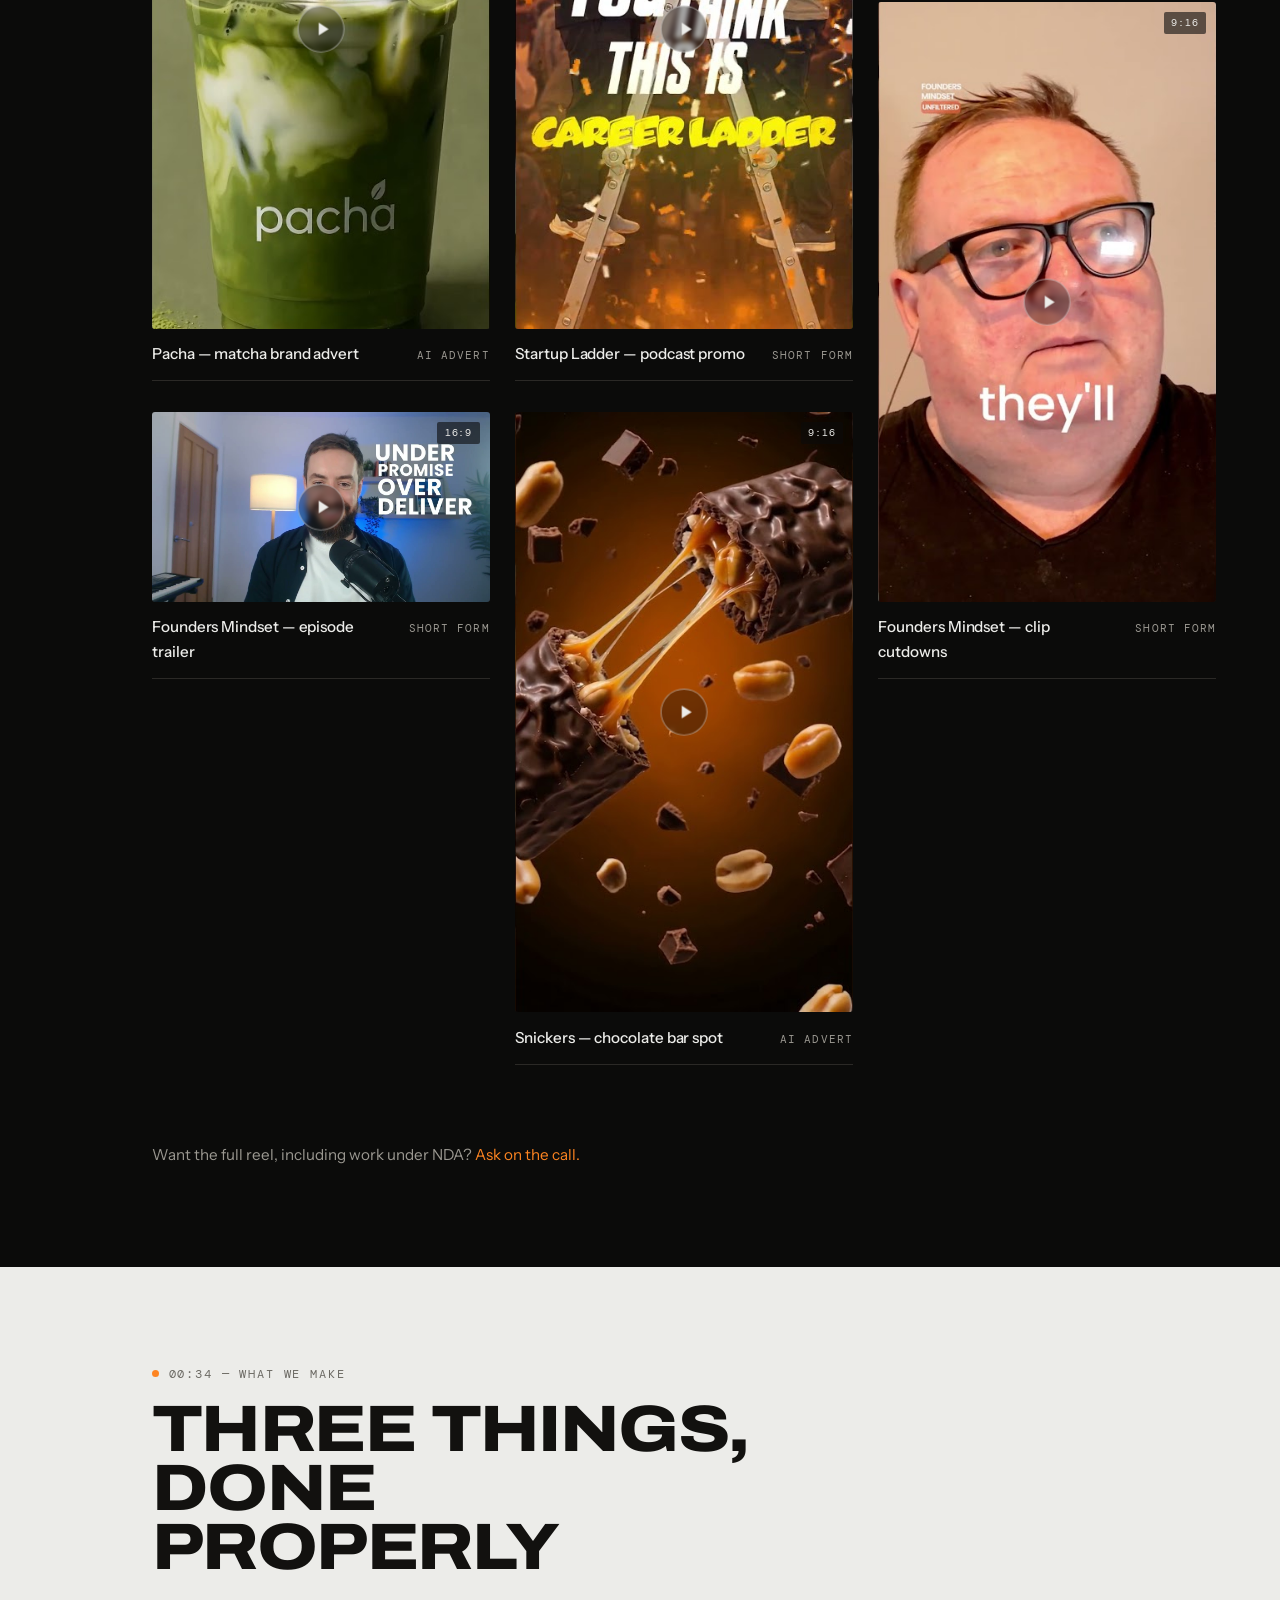
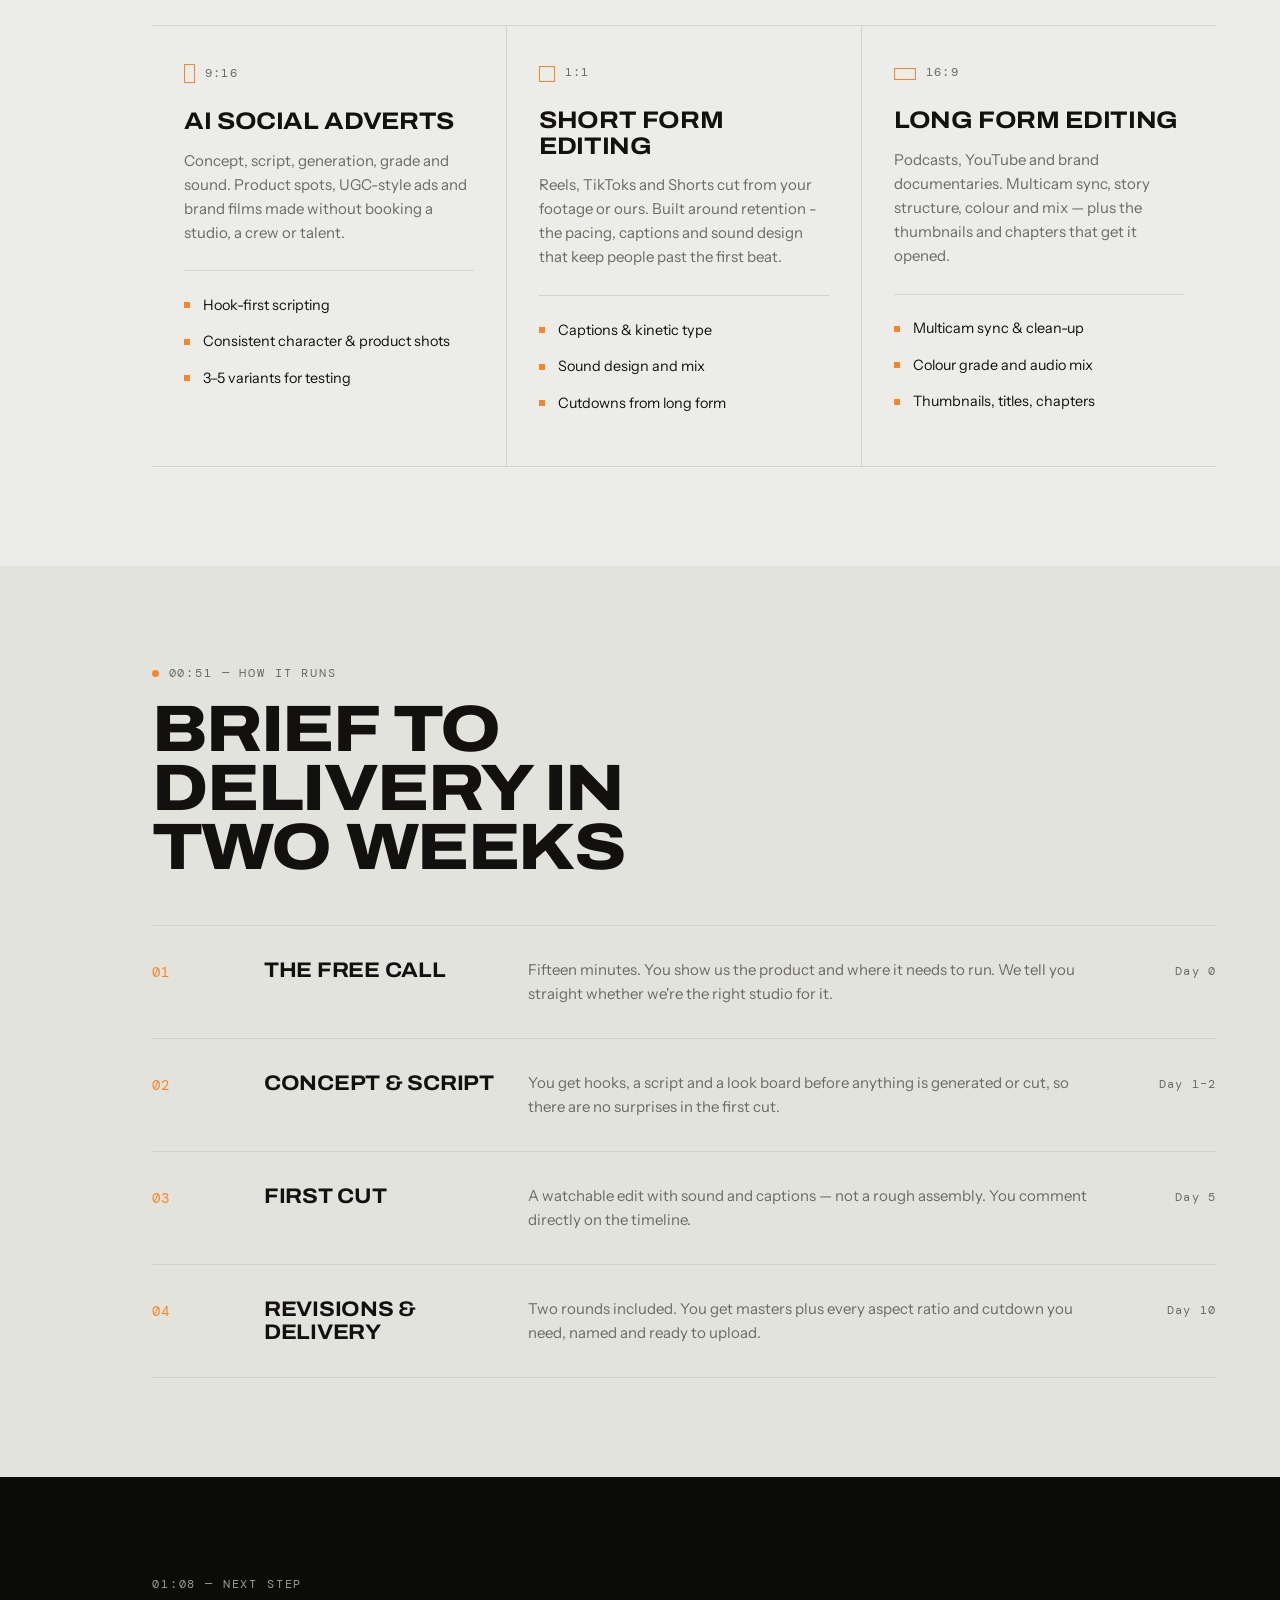
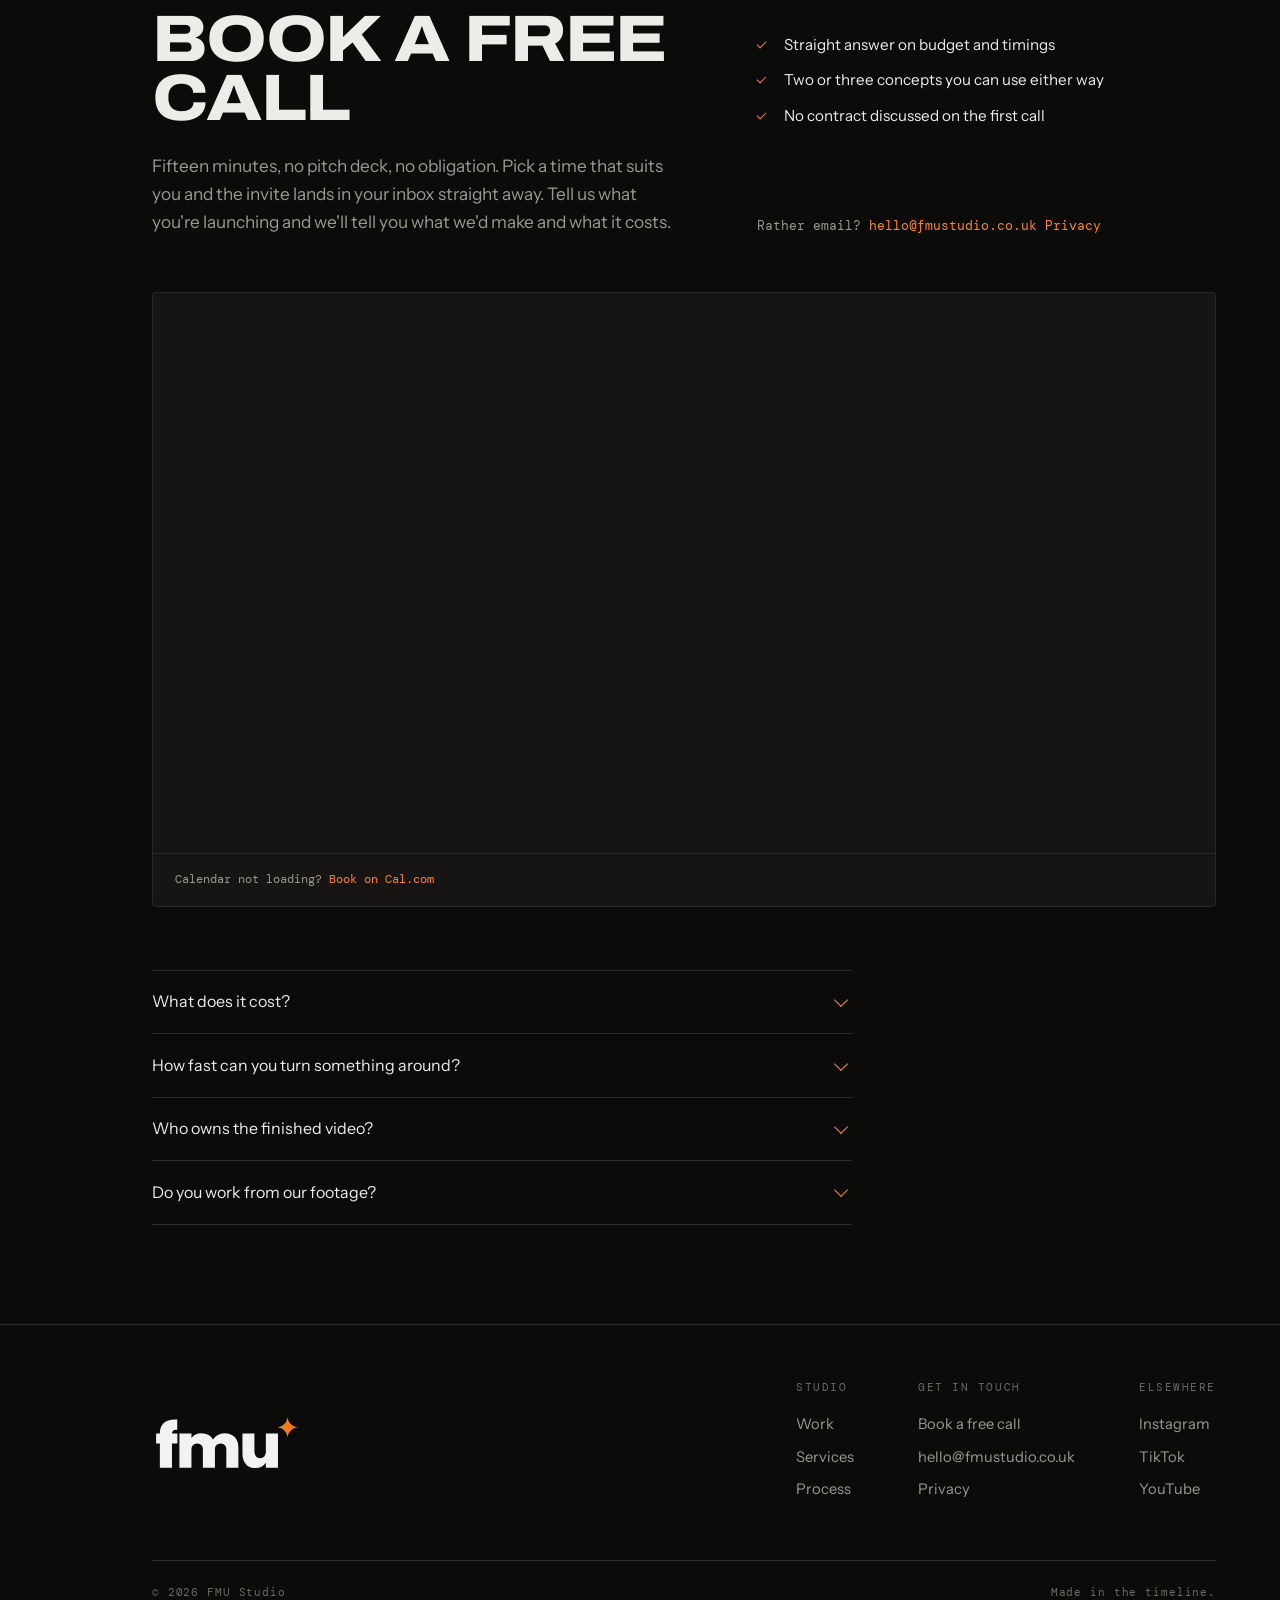
==== commit 9fa503f0: "Security headers and privacy page - Move the Cal.com embed script into js/cal-init.js so inline scri" ====
--- a/index.html
+++ b/index.html
@@ -323,7 +323,8 @@
           <li>No contract discussed on the first call</li>
         </ul>
 
-        <p class="book__alt">Rather email? <a href="mailto:hello@fmustudio.co.uk">hello@fmustudio.co.uk</a></p>
+        <p class="book__alt">Rather email? <a href="mailto:hello@fmustudio.co.uk">hello@fmustudio.co.uk</a>
+        <a href="/privacy">Privacy</a></p>
 
       </div>
 
@@ -333,21 +334,7 @@
         <noscript><p class="cal-embed__fallback"><a class="btn" href="https://cal.com/fmustudio/intro-call">Open the booking calendar</a></p></noscript>
         <p class="cal-embed__fallback cal-embed__alt">Calendar not loading? <a href="https://cal.com/fmustudio/intro-call" target="_blank" rel="noopener">Book on Cal.com</a></p>
       </div>
-      <script>
-        (function (C, A, L) { var p = function (a, ar) { a.q.push(ar); }; var d = C.document; C.Cal = C.Cal || function () { var cal = C.Cal; var ar = arguments; if (!cal.loaded) { cal.ns = {}; cal.q = cal.q || []; d.head.appendChild(d.createElement("script")).src = A; cal.loaded = true; } if (ar[0] === L) { var api = function () { p(api, arguments); }; var namespace = ar[1]; api.q = api.q || []; if (typeof namespace === "string") { cal.ns[namespace] = cal.ns[namespace] || api; p(cal.ns[namespace], ar); p(cal, ["initNamespace", namespace]); } else p(cal, ar); return; } p(cal, ar); }; })(window, "https://app.cal.com/embed/embed.js", "init");
-        Cal("init", "intro-call", { origin: "https://app.cal.com" });
-        Cal.ns["intro-call"]("inline", {
-          elementOrSelector: "#cal-inline",
-          calLink: "fmustudio/intro-call",
-          config: { layout: "month_view", theme: "dark" }
-        });
-        Cal.ns["intro-call"]("ui", {
-          theme: "dark",
-          cssVarsPerTheme: { dark: { "cal-brand": "#FD8421" } },
-          hideEventTypeDetails: false,
-          layout: "month_view"
-        });
-      </script>
+      <script src="/js/cal-init.js"></script>
     </div>
 
     <div class="wrap">
@@ -436,6 +423,7 @@
         <h4>Get in touch</h4>
         <a href="#book">Book a free call</a>
         <a href="mailto:hello@fmustudio.co.uk">hello@fmustudio.co.uk</a>
+        <a href="/privacy">Privacy</a>
       </div>
       <div>
         <h4>Elsewhere</h4>
--- a/css/styles.css
+++ b/css/styles.css
@@ -771,3 +771,14 @@
   .leader__track{animation:none}
   .rail__head{box-shadow:none}
 }
+
+/* Privacy page */
+.legal{padding:clamp(3rem,8vw,6rem) 1.5rem}
+.legal__inner{max-width:68ch;margin:0 auto}
+.legal__logo{width:130px;margin-bottom:2.4rem}
+.legal__date{color:var(--slate);margin:.6rem 0 2.4rem}
+.legal h2{font-size:1.15rem;margin:2.2rem 0 .7rem}
+.legal p,.legal li{color:var(--slate);line-height:1.65}
+.legal ul{padding-left:1.2rem;display:grid;gap:.8rem}
+.legal a:not(.btn){color:inherit;text-decoration:underline}
+.legal .btn{margin-top:2.6rem}
